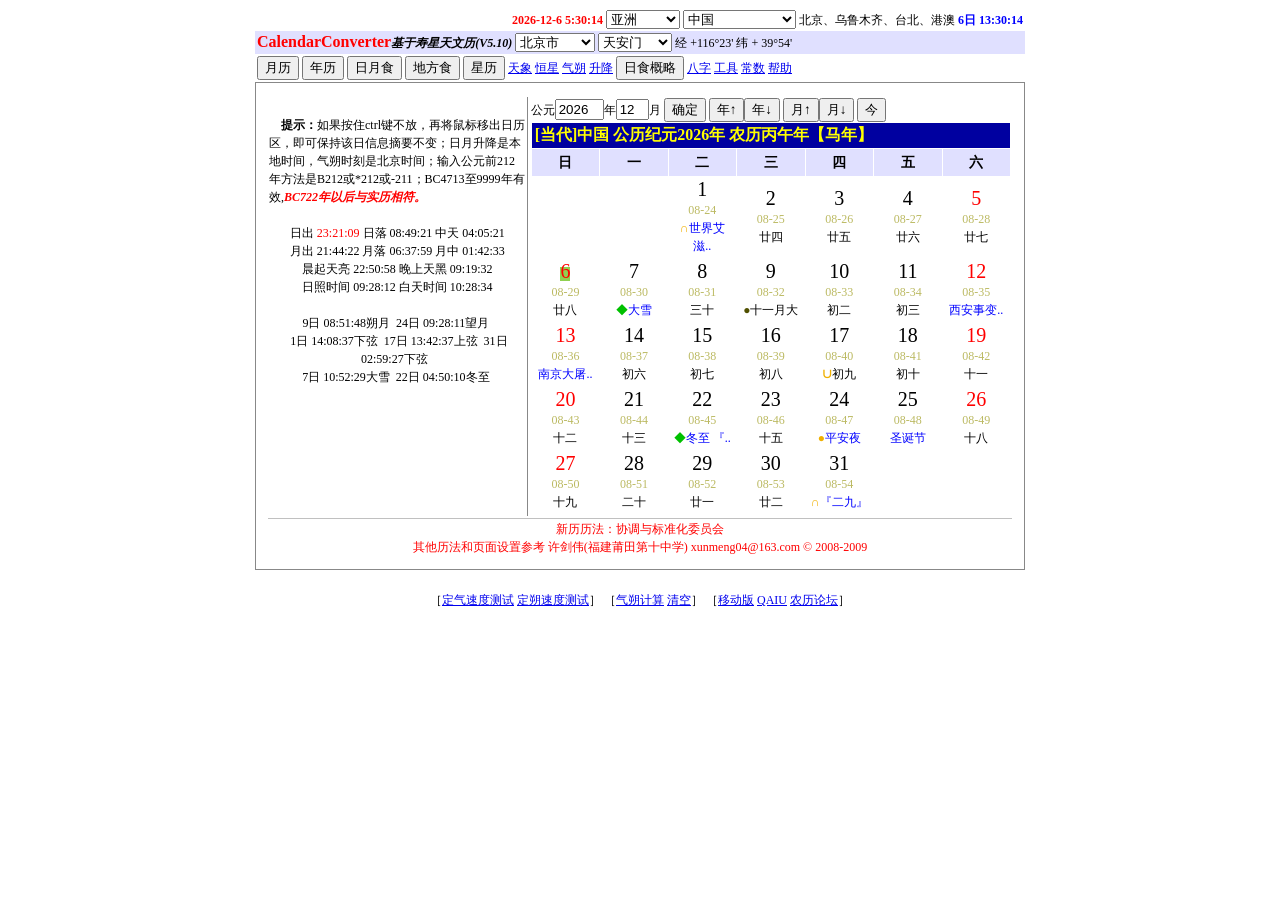
==== index.html @ 01d05d18 "IconUpdate" ====
<!DOCTYPE html>
<html lang="zh-CN">
<head>
<TITLE>历法转换器-测试版</TITLE>
<link rel="icon" type="image/png" href="img\NewCalendarConverter.drawio.png">
<META content="源自寿星天文历;万年历;新历;农历;农历计算;算法;天文算法;伊斯兰历;回历;节气;交节时刻"  name=keywords>
<meta http-equiv="Content-Type" content="text/html; charset=utf-8">
<meta name="viewport" content="width=device-width,initial-scale=1">

<style>
 td {font-family:宋体,serif; font-size:12px; line-height:150%}
 .bd0   {border: 0px}
 .bd1   {border: 1px solid #888888;padding: 10px}
 .bd2   {border: 2px solid #000000}
 .dTop  {border-top:    1px solid #000000}
 .dBot  {border-bottom: 1px solid #000000}
 .dRig  {border-right:  1px solid #888888}
 .dLef  {border-left:   1px solid #888888}
 .dRB   {border-right: 1px solid #000000;border-bottom: 1px solid #000000}
 .dRT   {border-right: 1px solid #000000;border-top:    1px solid #000000}
 .dBot2 {border-bottom: 1px solid #C0C0C0}
 .dTop2 {border-top:    1px solid #C0C0C0}

</style>
<!--js1S-->
<script language=javascript src=tools.js></script><!--工具函数-->
<script language=javascript src=eph0.js></script> <!--天文常数等-->
<script language=javascript src=ephB.js></script> <!--恒星计算(如果不须要恒星,删除此行)-->
<script language=javascript src=eph.js></script>  <!--星历模块-->
<script language=javascript src=JW.js></script>   <!--全国城市经纬数据库及皇帝纪年数据库-->
<script language=javascript src=lunar.js></script><!--日历物件-->
<script language=javascript src=vml.js></script>  <!--画图物件-->
<script language=javascript src=help.js></script> <!--即时帮助-->
<script language=javascript src=page_gj.js></script> <!--工具页面函数-->
<!--js1E-->
</head>
<body>
<center>
<table width=770 cellspacing=0 cellpadding=2>
  <tr><td width="100%" align=right>
  <!--本地时间--><span id=Clock1 style='color:red;font-weight:bold'></span>
  <!--时区选择--><select id=Sel_zhou onchange="change_zhou()"></select> <select id=Sel_dq onchange="change_dq()"></select>
  <!--外地时间--><span id=Sel_sqsm></span>&nbsp;<span id=Clock2 style='font-weight:bold;color:blue'></span>
  </td></tr>

  <tr><td width="100%" bgcolor="#E0E0FF">
  <!--软件版本--><span style='font-family:楷体_GB2312,serif;font-size:16px;color:#FF0000;font-weight:bold'>CalendarConverter</span><span style='font-size:12px;font-weight:bold'><i>基于寿星天文历(V5.10)</i></span>
  <!--经纬选择--><select id=Sel1 onchange="change(0)" style="width:80px"></select> <select id=Sel2 onchange="change2()"></select>
  <!--经度纬度--><span id=Cal_zdzb></span>
  </td></tr>

  <tr><td>
  <input type=button onclick="showPage(1)" value="月历">
  <input type=button onclick="showPage(2)" value="年历">
  <input type=button onclick="showPage(3)" value="日月食"> <input type=button onclick="showPage(4)" value="地方食">
  <input type=button onclick="showPage(5)" value="星历">
  <a href='javascript:showPage(6)'>天象</a>
  <a href='javascript:showPage(7)'>恒星</a>
  <a href='javascript:showPage(8)'>气朔</a>
  <a href='javascript:showPage(9)'>升降</a>
  <input type=button onclick="showPage(10)" value="日食概略">
  <a href='javascript:showPage(11)'>八字</a>
  <a href='javascript:showPage(12)'>工具</a>
  <a href='javascript:showPage(13)'>常数</a>
  <a href='readme.htm'>帮助</a>
  </td></tr>
</table>


<table width=770 class=bd1>
<!--帮助-->
<tr><td class=dBot2 colspan=2 id=help style="display:none"></td></tr>

<!--月历表-->
<tr id=page1>
 <td width="35%" valign=top style='line-height: 150%' class=dRig>
  <br><b>　提示：</b>如果按住ctrl键不放，再将鼠标移出日历区，即可保持该日信息摘要不变；日月升降是本地时间，气朔时刻是北京时间；输入公元前212年方法是B212或*212或-211；BC4713至9999年有效,<font color=red><b><i>BC722年以后与实历相符。</i></b></font><br><br>
  <!--日月出没--><div align=center id=Cal5></div><br>
  <!--月相节气--><div align=center id=Cal4></div>
 </td>

 <td width="65%" valign=top>
<table width="100%" cellspacing=0 cellpadding=0><!--月历表-->
 <tr><td>
  公元<input type=text id=Cal_y size=4 value=2008>年<input type=text maxlength=2 id=Cal_m size=2 value=1>月
  <input type=button value="确定" onclick='getLunar()'>
  <input type=button value="年↑" onclick='changeYear(0)'><input type=button value="年↓" onclick='changeYear(1)'>
  <input type=button value="月↑" onclick='changeMonth(0)'><input type=button value="月↓" onclick='changeMonth(1)'>
  <input type=button onclick='changeMonth(2)' value='今'><br>
  <div id=Cal2></div>
 </td></tr>
</table>
 </td>
</tr>

<!--年历表-->
<tr id=page2 style="display:none"><td class=dBot2 colspan=2>
  公元<input type=text size=4 id=Cp2_y value=2008>年<input type=checkbox id=Cp2_tg checked>时刻/干支
  <input type=button onclick="getNianLi(0)"  value="确定">
  <input type=button onclick="getNianLi(-1)"  value="年↑">
  <input type=button onclick="getNianLi(1)" value="年↓">
  年数<input type=text size=2 id=Cp2_n value=2>
  <input type=button onclick="getNianLiN()"  value="多年">
  <div id=Cal7></div>
</td></tr>

<!--日月食图表-->
<tr id=page3 style="display:none">
 <td width="35%" valign=top style='line-height: 150%' class=dRig>
  <div align=center>暂停<input id=Cal_pause type=checkbox checked></div><br>
  <div id=Cal_zb></div>
 </td>

 <td width="65%" valign=top>
<table width="100%" cellspacing=0 cellpadding=0>
 <tr><td>
 经度<input id=Cb_J type=text size=11 value=0>纬度<input id=Cb_W type=text size=9 value=0>海拔<input id=Cb_high type=text size=2 value=0>km
 北/南<input id=Cb_bei type=checkbox>  时角坐标<input id=Cb_sjzb type=checkbox>
 <a href="javascript:showHelp(2)">帮助</a><br>
 公元<input id=Cb_y type=text size=4 value=2008>年<input id=Cb_m type=text size=2 value=8 maxleng=2>月<input id=Cb_d type=text size=2 value=1>日<input id=Cb_t type=text size=8 value="18:17:15">UTC/TD<input id=Cb_ut type=checkbox checked>
 NASA<input id=Cb_nasa type=checkbox>
 <input type=button value="今" onclick="tu_calc(0)"><br>
 朔望粗定位
 <input type=button value="&lt;-" onclick="tu_calc(4)"><input type=button value="朔" onclick="tu_calc(5)"><input type=button value="+&gt;" onclick="tu_calc(6)">
 <input type=button value="&lt;-" onclick="tu_calc(7)"><input type=button value="望" onclick="tu_calc(8)"><input type=button value="+&gt;" onclick="tu_calc(9)">
 步长<input type=text id=Cb_step size=3 value=300>秒
 <input type=button value="&lt;-" onclick="tu_calc(1)"><input type=button value="确定" onclick="tu_calc(2)"><input type=button value="+&gt;" onclick="tu_calc(3)">
 日食路径<input id=Cb_phSave type=checkbox>
 </td></tr>
 <tr><td id=Cb_zb></td></tr>
 <tr><td align=center><canvas id="Can1" width="480" height="350"></canvas></td></tr>
 <tr><td align=center><font color=red>本图表中，天坐标(横坐标方位角,纵坐标高度角)与地坐标合用，括号内为地标。</font></td></tr>
 <tr><td>
   <table width="100%" cellspacing=0 cellpadding=0><tr>
   <td id=Cb_b1 width="50%"></td><!--日食界线表-->
   <td id=Cb_b2 width="50%"></td><!--日月食时刻表-->
   </tr></table>
 </td></tr>
</table>
 </td>
</tr>

<!--地方日食表-->
<tr id=page4 style="display:none"><td class=dBot2 colspan=2 align=center>
 公元<input id=Cc_y type=text size=4 value=2008>年<input id=Cc_m type=text size=2 value=8 maxleng=2>月<input id=Cc_d type=text size=2 value=1>日
 <input type=button value="&lt;-" onclick="dfRS(1)"><input type=button value="朔" onclick="dfRS(0)"><input type=button value="+&gt;" onclick="dfRS(2)">
 NASA<input id=Cc_nasa type=checkbox><br>
 <textarea cols=107 rows=15 id=Cc_db>*地名,纬度,经度,海拔(米)
北京, 39.93, 116.37,  31  # 天津, 39.14, 117.19,   3  # 太原, 37.87, 112.56, 778
沈阳, 41.78, 123.41,  41  # 长春, 43.89, 125.31, 237  # 上海, 31.23, 121.46,   5
南京, 32.05, 118.76,   9  # 杭州, 30.29, 120.17,  42  # 拉萨, 29.66,  91.13,3658
莆田, 25.43, 119.02,  30  # 西安, 34.27, 108.95, 397  # 银川, 38.46, 106.26,1112
香港, 22.28, 114.15,  32  # 乌市, 43.79,  87.61, 918  # 洛阳, 34.62, 112.45, 353
开封, 34.80, 114.30,  75  # 安阳, 36.10, 114.38, 800  # 咸阳, 34.33, 108.70, 386
曲阜, 35.58, 116.98, 150  # 成都, 30.67, 104.07, 506  # 重庆, 29.57, 106.55, 260
武汉, 30.60, 114.30,  25  # 广州, 23.13, 113.27,   7  # 昆明, 25.05, 102.72,1891
台北, 25.03, 121.50,   9  # 哈市, 45.80, 126.53, 150

</textarea><br>
 <textarea cols=107 rows=15 id=Cc_tb></textarea><br>
 P1指两圆相初亏切点的方位，从日面北点起算(赤道坐标系中,日面顶点)，向东测量。日面在我们的视觉平面上，按上北下南左东右西确定方向。<br>
 P2指复圆方位角。V1,V2也是切点方位，起算点从地平坐标中的日面顶点开始。<br>
 食分中的*号表示日没食分，食甚发生在日没后；#号表示日出食分，食甚发生在日出前。
</td></tr>

<!--行星星历表-->
<tr id=page5 style="display:none"><td class=dBot2 colspan=2 align=center>
 <select id=Cd_xt>
  <option value=1 selected>水星</option><option value=2>金星</option>
  <option value=3>火星</option><option value=4>木星</option>
  <option value=5>土星</option><option value=6>天王</option>
  <option value=7>海王</option><option value=8>冥王</option>
  <option value=9>太阳</option><option value=10>月亮</option>
 </select> 
 <input id=Cd_y type=text size=4 value=2008>年<input id=Cd_m type=text size=2 value=1 maxleng=2>月<input id=Cd_d type=text size=2 value=1>日 <input id=Cd_t type=text size=8 value="00:00:00">
 UTC/TD<input id=Cd_ut type=checkbox checked> <a href="javascript:showHelp(4)">帮助</a><br>
 经度<input id=Cd_J type=text size=10 value=0>
 纬度<input id=Cd_W type=text size=8 value=0>
 间隔<input id=Cd_dt type=text size=4 value=1>(天)
 个数<input id=Cd_n type=text size=4 value=10>
 <input type=button value="确定" onclick="pCalc()"><br>
 <textarea cols=64 rows=20 id=Cd_tab></textarea><br>
</td></tr>

<!--天象表-->
<tr id=page6 style="display:none"><td class=dBot2 colspan=2 align=center>
<input id=Ce_y type=text size=4 value=2008>年<input id=Ce_m type=text size=2 value=1 maxleng=2>月<input id=Ce_d type=text size=2 value=1>日 TD
个数<input id=Ce_n type=text size=4 value=10>
<a href="javascript:showHelp(5)">帮助</a><br>
<a href="javascript:tianXiang(1,0)">月亮近点</a> <a href="javascript:tianXiang(2,0)">月亮远点</a>
<a href="javascript:tianXiang(3,0)">月亮升交</a> <a href="javascript:tianXiang(4,0)">月亮降交</a>
<a href="javascript:tianXiang(5,0)">地球近日</a> <a href="javascript:tianXiang(6,0)">地球远日</a><br>
<a href="javascript:tianXiang(7,0)">水东大距</a> <a href="javascript:tianXiang(8,0)">水西大距</a>
<a href="javascript:tianXiang(9,0)">金东大距</a> <a href="javascript:tianXiang(10,0)">金西大距</a><br>
[赤经合月] <a href="javascript:tianXiang(11,1)">水</a>
<a href="javascript:tianXiang(11,2)">金</a> <a href="javascript:tianXiang(11,3)">火</a>
<a href="javascript:tianXiang(11,4)">木</a> <a href="javascript:tianXiang(11,5)">土</a>
<a href="javascript:tianXiang(11,6)">天</a> <a href="javascript:tianXiang(11,7)">海</a><br>
[黄经合日] <a href="javascript:tianXiang(12,1)">水上</a>
<a href="javascript:tianXiang(12,2)">金上</a> <a href="javascript:tianXiang(12,3)">火</a>
<a href="javascript:tianXiang(12,4)">木</a> <a href="javascript:tianXiang(12,5)">土</a>
<a href="javascript:tianXiang(12,6)">天</a> <a href="javascript:tianXiang(12,7)">海</a>
[行星顺留] <a href="javascript:tianXiang(14,1)">水</a>
<a href="javascript:tianXiang(14,2)">金</a> <a href="javascript:tianXiang(14,3)">火</a>
<a href="javascript:tianXiang(14,4)">木</a> <a href="javascript:tianXiang(14,5)">土</a>
<a href="javascript:tianXiang(14,6)">天</a> <a href="javascript:tianXiang(14,7)">海</a><br>
[黄经冲日] <a href="javascript:tianXiang(13,1)">水下</a>
<a href="javascript:tianXiang(13,2)">金下</a> <a href="javascript:tianXiang(13,3)">火</a>
<a href="javascript:tianXiang(13,4)">木</a> <a href="javascript:tianXiang(13,5)">土</a>
<a href="javascript:tianXiang(13,6)">天</a> <a href="javascript:tianXiang(13,7)">海</a>
[行星逆留] <a href="javascript:tianXiang(15,1)">水</a>
<a href="javascript:tianXiang(15,2)">金</a> <a href="javascript:tianXiang(15,3)">火</a>
<a href="javascript:tianXiang(15,4)">木</a> <a href="javascript:tianXiang(15,5)">土</a>
<a href="javascript:tianXiang(15,6)">天</a> <a href="javascript:tianXiang(15,7)">海</a><br>
<textarea cols=64 rows=20 id=Ce_tab></textarea><br>
</td></tr>

<!--恒星星历表-->
<tr id=page7 style="display:none"><td class=dBot2 colspan=2 align=center>
<select id=Cf_xk onchange='javascript:showHXK(this.options[this.selectedIndex].value)'></select>
<select id=Cf_lx><option value=0>视位置</option><option value=1>站坐标</option><option value=2>平位置</option></select>
<input id=Cf_y type=text size=4 value=2008>年<input id=Cf_m type=text size=2 value=1 maxleng=2>月<input id=Cf_d type=text size=2 value=1>日 <input id=Cf_t type=text size=8 value="00:00:00">
UTC/TD<input id=Cf_ut type=checkbox checked>
略短章<input id=Cf_nsn type=checkbox><br>

经度<input id=Cf_J type=text size=10 value=0>
纬度<input id=Cf_W type=text size=8 value=0>

间隔<input id=Cf_dt type=text size=4 value=10>(天)
个数<input id=Cf_n type=text size=4 value=10>
<input type=button value="确定" onclick="aCalc()">
<a href="javascript:showHelp(6)">帮助</a><br>
<textarea cols=75 rows=15 id=Cf_db style="font-family:宋体,serif;font-size: 12px" wrap=off></textarea><br>
<textarea cols=75 rows=15 id=Cf_xl style="font-size: 12px"></textarea><br>
</td></tr>

<!--气朔表-->
<tr id=page8 style="display:none"><td class=dBot2 colspan=2>
<input id=Cp8_y type=text size=4 value=2008>年
<input id=Cp8_n type=text size=4 value=24>个
<input type=button value="定朔" onclick="suoCalc(0)" ><input type=button value="定望" onclick="suoCalc(180)">
<input type=button value="上弦" onclick="suoCalc(90)"><input type=button value="下弦" onclick="suoCalc(270)">
<input type=button value="任意" onclick="suoCalc(-1)">
<input type=button value="定气" onclick="qiCalc()"><input type=button value="定候" onclick="houCalc()">
<div id=Cp8_out></div>
</td></tr>

<!--升降表-->
<tr id=page9 style="display:none"><td class=dBot2 colspan=2>
经度<input id=Cp9_J type=text size=10 value="0">
纬度<input id=Cp9_W type=text size=8  value="0">
<input id=Cp9_y type=text size=4 value=2008>年<input id=Cp9_m type=text size=2 value=1 maxleng=2>月<input id=Cp9_d type=text size=2 value=1>日
<input type=button value="确定" onclick="shengjiang()"> <input type=button value="太阳升降" onclick="shengjiang2()"> <input type=button value="时差表" onclick="shengjiang3()"><br>
<div id=Cp9_out></div>
</td></tr>

<!--日食概略图-->
<tr id=page10 style="display:none"><td class=dBot2 colspan=2>
<table width="100%" cellspacing=0 cellpadding=0>
 <tr><td>
 公元<input id=Cp10_y type=text size=4 value=2008>年<input id=Cp10_m type=text size=2 value=8 maxleng=2>月
 月数<input type=text id=Cp10_an size=3 value=200>
 <input type=button value="搜索" onclick="tuGL_search(0)">
 <input type=button value="精搜索" onclick="tuGL_search(1)">
 <div id=Cp10_b1></div>
 <font color=red><b>选定时间:</b></font><span id=Cp10_jdstr>2008-08-01 10:14:30</span>TD
 <b>JDE</b>=<input id=Cp10_jd type=text size=14 value=2454679.926741>

 步长(可负)<input type=text id=Cp10_step size=7 value=6585.32>天
 <select onchange='javascript:document.all.Cp10_step.value=this.options[this.selectedIndex].value'>
  <option value=6585.32>默认</option>
  <option value=29.5306>朔望</option>
  <option value=6585.32>沙罗</option>
  <option value=346.620>食年</option>
 </select>
 界线<input type=checkbox id=Cp10_showJX checked>
 <input type=button value="&lt;-" onclick="tu2_calc(3)"><input type=button value="特征" onclick="tu2_calc(2)"><input type=button value="+&gt;" onclick="tu2_calc(4)">
 <input type=button value="界线表" onclick="tu2_jxb()">

 <hr>

 黄/赤<input type=checkbox id=Cp10_hc>
 步数<input type=text id=Cp10_bn size=3 value=10>
 <input type=button value="确定" onclick="tu2_calc(5)">

 </td></tr>
 <tr><td id=Cp10_tz></td></tr>
 <tr><td align=center><canvas id="Can2" width="480" height="420"></canvas></td></tr>
 <tr><td id=Can3_pan>
 平面中心:经<input type=textbox id=Cp10_J0 value="0" size=5>纬<input type=textbox id=Cp10_W0 value="0" size=5>
 球半径<input type=textbox id=Cp10_eR value="250" size=5>
 <select id=Cp10_tylx>
  <option value=0>斜轴正射方位投影</option>
  <option value=1>斜轴等距方位投影</option>
  <option value=2>斜轴等积方位投影</option>
  <option value=3>斜轴等角方位投影</option>
  <option value=4>摩尔威特等积投影</option>
  <option value=5>正轴等距圆柱投影</option>
  <option value=6>正轴等角圆柱投影</option>
  <option value=7>正轴多圆锥投影</option>
  <option value=8>中国灯笼投影</option>
 </select>
 <input type=button value="经＋" onclick="tu3_xz(0)">
 <input type=button value="经－" onclick="tu3_xz(1)">
 <input type=button value="纬＋" onclick="tu3_xz(2)">
 <input type=button value="纬－" onclick="tu3_xz(3)">
 <input type=button value="确定" onclick="tu3_xz(4)">
 <br>

 <b>JDE</b>=<input id=Cp10_jd2 type=text size=13 value=2454679.926741>
 <b>步长</b><input id=Cp10_step2 type=text size=4 value="180">秒
 <input type=button value="-"   onclick="tu3_yingzi(1)">
 <input type=button value="影子" onclick="tu3_yingzi(0)">
 <input type=button value="+"   onclick="tu3_yingzi(2)">
 <b>局部显示(0.1球半径为单位)</b>
 x0<input id=Cp10_x0 type=text size=3 value="0">
 y0<input id=Cp10_y0 type=text size=3 value="0">
 dx<input id=Cp10_dx type=text size=3 value="10">
 dy<input id=Cp10_dy type=text size=3 value="10">

 </td></tr>
 <tr><td align=center><canvas id="Can3" width="700" height="520"></canvas></td></tr>
 <tr><td><hr>　小圆点为北极,北极向阳高亮,背阳变黑,只显示最后一条线的北极。站在日心观测，斜线为白道，水平线为赤道(用户可选黄道)，竖直线过地心自转轴(或黄轴)，大圆是贝塞尔基面上的地球圆面。方位角给出大阳的地平坐标。全的食分为月日视径比，食带宽的单位是千米。<br>
　类型：T全食，T0无中心全食，T1有中心全食但本影没有完全进入，A环食，A0无中心环食，A1有中心环食但伪本影没有全部进入地球，P偏食，H环全环，H2全全环，H3环全全。因为只采用二点线性插值，所以P类型(γ值较大时)的精度稍差一些。
 </td></tr>
</table>
</td></tr>

<!--命理八字-->
<tr id=page11 style="display:none"><td class=dBot2 colspan=2>
 经度 <input id=Cp11_J type=text size=10 value="0"> 公元
 <input type=text id=Cml_y size=4 maxlength=5 value='2008'>年
 <input type=text id=Cml_m size=2 maxlength=2 value='01'>月
 <input type=text id=Cml_d size=2 maxlength=2 value='01'>日
 <input type=text id=Cml_his size=8 value='12:00:00'>
 <input type=button value="确定" onclick='ML_calc()'>
 <input type=button value="此刻" onclick='ML_settime()'>
 <div id=Cal6></div>
</td></tr>

<!--工具-->
<tr id=page12 style="display:none"><td class=dBot2 colspan=2>
 儒略日计算1： JD <input id=GJ1_jd type=text size=10 value="2451545"> <input type=button value="确定" onclick='GJ1_calc1()'>
 <span id=GJ1_out style="font-size:16px;color:red"></span><br>
 儒略日计算2：公元<input id=GJ1_y  type=text size=4 value=2008>年<input id=GJ1_m  type=text size=2 value=1 maxleng=2>月<input id=GJ1_d  type=text size=2 value=1>日<input id=GJ1_t  type=text size=8 value="12:00:00">  <input type=button value="转儒略日" onclick='GJ1_calc2(0)'> <input type=button value="减去上行" onclick='GJ1_calc2(1)'> <input type=button value="年内积日" onclick='GJ1_calc2(2)'><br>
 儒略日计算3：公元<input id=GJ1_y2 type=text size=4 value=2000>年<input id=GJ1_m2 type=text size=2 value=1 maxleng=2>月<input id=GJ1_d2 type=text size=2 value=1>日<input id=GJ1_t2 type=text size=8 value="12:00:00">  <input type=button value="两行相减" onclick='GJ1_calc2(3)'>
 <hr>
 <input type=button value="6边C" onclick='GJ2_pi1(0)'>
 <input type=button value="4边C" onclick='GJ2_pi1(1)'>
 <input type=button value="6边S" onclick='GJ2_pi1(2)'>
 <input type=button value="4边S" onclick='GJ2_pi1(3)'>
 <input type=button value="6边快速" onclick='GJ2_pi1(4)'>
 <input type=button value="4边快速" onclick='GJ2_pi1(5)'> &nbsp;
 半径R<input type=text id=GJ2_r size=10 value='100000000'>毫<input type=button value="祖冲之"  onclick='GJ2_pi2()'><br>
 <input type=text id=GJ2_N size=4 maxlength=5 value='100'>位
 <input type=button value="现代" onclick='GJ2_pi()'>
 <input type=button value="现代2" onclick='GJ2_machin.pi()'>
 <input type=button value="清除" onclick='GJ2_cls()'>
 <div id=GJ2_out></div>

</td></tr>


<!--常数表等-->
<tr id=page13 style="display:none"><td class=dBot2 colspan=2>
<center><b>定义常数</b></center>
儒略日：d = 86400秒<br>
儒略年：y = 365.25d<br>
儒略世纪：cy = 36525d<br>
儒略千年：ty = 365250d<br>
高斯引力常数：k = 0.017202098950000 (AU<sup>3</sup>/儒略日<sup>2</sup>)<sup>1/2</sup><br>
光速：c = 299792458米/秒<br>
<font color=red>注意：</font>J2000.0 = 2451545.0, J2001.0 = J2000.0 + 365.25, 其它类推。<br>

<center><b>初始常数</b></center>
一AU的光行时间：499.004783806(±0.00000001)秒<br>
地球赤道半径：6378136.6米<br>
地球形状引力因子：J<sub>2</sub> = 0.0010826359<br>
地心引力常数：GE = 3.986004418*10<sup>14</sup>米<sup>3</sup>/秒<sup>2</sup><br>
引力常数：G = 6.67259(±0.00030)*10<sup>-11</sup>米<sup>3</sup>/(千克·秒<sup>2</sup>)<br>
黄经总岁差(标准历元2000年 IAU)：<I>p</I> = 5028".7969288/儒略世纪<br>
黄经总岁差积累：p = <I>p</I>*t + 1".11113*t*t，t为儒略世纪数，近五十年内足够精确。<br>
黄赤交角(标准历元2000年)：ε<sub>0</sub> = 84381".448 IAU1976或IAU2000<br>
黄赤交角(标准历元2000年)：ε<sub>0</sub> = 84381".406 J2000赤道&J2000惯性黄道,常用<br>
黄赤交角(其它历元归算)：ε = ε<sub>0</sub> - 46".836769*t，t为儒略世纪数，近百年内足够精确。<br>
黄赤交角：ε<sub>0</sub> = 84381".409 DE405赤道&J2000惯性黄道<br>
月地质量比：μ = 0.0123000383 = 1/81.300560<br>

<center><b>推导常数</b></center>
一AU长度：1.49597870691*10<sup>11</sup>米(±3米)<br>
章动常数(标准历元2000年)：N = 9".2052331<br>
太阳视差：π = 8".794144<br>
光行差常数(标准历元2000年)：κ = 20".49552<br>
地球扁率： f = 0.00335281 = 1/298.25642<br>
日心引力常数：GS = 1.32712442076*10<sup>20</sup>米<sup>3</sup>/秒<sup>2</sup><br>
太阳质量：S = GS/G = 1.9888*10<sup>30</sup>千克<br>
日地质量比：S/E = 332946.050895<br>

<center><b>行星质量系统(太阳与行星质量比)</b></center>
太阳：1　　　　　　　　　水星：6023600(±250)<br>
金星：408523.71(±0.06)　地月：328900.561400<br>
火星：3098708 (±9)　　　木星：1047.3486(±0.0008)<br>
土星：3497.898(±0.018)　海王：22902.98 (±0.03)<br>
天王：19412.24(±0.04) 　冥王：1.352*10<sup>8</sup><br>
根据IAU，2006年第26届大会有关决议，冥王星被定义为矮行星。<br>

<center><b>年长度</b></center>
回归年：365.24218968 - 0.0000000616(t-2000) = 365天05时48分45.1秒 at 2008.0<br>
恒星年：365.25636306 + 0.0000000010(t-2000) = 365天06时09分09.8秒 at 2008.0<br>
近点年：365.25963586 + 0.0000000317(t-2000) = 365天06时13分52.6秒 at 2008.0<br>
食　年：346.62007598 + 0.0000003240(t-2000) = 346天14时52分54.8秒 at 2008.0<br>
<center><b>月长度</b></center>
朔望月：29.53058885 + 0.0000000022(t-2000) = 29天12时44分02.9秒 at 2008.0<br>
回归月：27.32158224 + 0.0000000015(t-2000) = 27天07时43分04.7秒 at 2008.0<br>
恒星月：27.32166155 + 0.0000000019(t-2000) = 27天07时43分11.6秒 at 2008.0<br>
近点月：27.55454988 - 0.0000000104(t-2000) = 27天13时18分33.1秒 at 2008.0<br>
交点月：27.21222082 + 0.0000000038(t-2000) = 27天05时05分35.9秒 at 2008.0<br>
<center><b>说明</b></center>
　　年月长度的解析表达取自《2008年中国天文年历》，这些数据通常与早期IAU推荐值有关，常做为教科书标准参考值，本软件实际星历计算采用更理想的解析表达，以便与实际星历计算相符。行星质量系统取自JPL数值积分的初始值。黄经总岁差的IAU2000采用值与其它理论采用值几乎相同，每世纪一般只相差几个毫角秒。
</td></tr>

<!--版权区-->
<tr><td class=dTop2 colspan=2 align=center> <font color=red> 新历历法：协调与标准化委员会 <br> 其他历法和页面设置参考 许剑伟(福建莆田第十中学) xunmeng04@163.com &copy; 2008-2009</font></td></tr>

</table>

<div id=Cal_pan style="font-size:12px; position:absolute; z-index:1; width:160px;
filter: shadow(#333333,135);display:none">
 <div id=Cal_pan_in style="background-color:#5555A0;width:150px;text-align:center;line-height: 150%; color:#FFFFFF;
 display:block;filter:Alpha(opacity=90)">abc</div><br>
</div>

<script language=javascript>

var lun = new Lunar(); //月历全局对象
var curJD; //现在日期
var curTZ; //当前时区

function showHXK0(){ //显示恒星库名称例表
 var i,n,c;
 for(i=0;i<HXK.length;i++){
  n = HXK[i].indexOf('#');
  addOp(document.all.Cf_xk,i,HXK[i].substr(0,n));
 }
 for(i=0;i<xz88.length;i+=5){
  addOp(document.all.Cf_xk, i+1000, xz88[i].substr(0,3));
 }
}
function showHXK(ind){ //显示恒星库
 ind -= 0;
 var bt='   RA(时分秒)   DEC(度分秒)   自行1  自行2  视差  星等  星名  星座', r='';
 if(ind<100){
  r = HXK[ind];
  var n = r.indexOf('#');
  r = r.substr(n, r.length-n); //去除第一行
 }
 else if(ind>=1000){
  r = schHXK( xz88[ind-1000].substr(3,3) );
 }
 Cf_db.value = bt + r.replace(/\#/g,'\r\n');
}
showHXK0();
showHXK(0);
function aCalc(){ //恒星计算
 var jd = JD.JD( year2Ayear(Cf_y.value), Cf_m.value-0, (Cf_d.value-0)+timeStr2hour(Cf_t.value)/24 ) - J2000;  //取屏幕时间
 if(Cf_ut.checked) jd += curTZ/24+dt_T(jd); //转为力学时

 var dt = Cf_dt.value-0, n = Cf_n.value-0;
 var Q  = Cf_nsn.checked ? 35 : 0;                     //小于35天的称短周期项
 var lx = Cf_lx.options[Cf_lx.selectedIndex].value-0;  //坐标类型
 var L  = Cf_J.value/180*Math.PI; //地标
 var fa = Cf_W.value/180*Math.PI;

 var i,s = '', F = getHXK(Cf_db.value,0);
 for(i=0; i<n; i++, jd+=dt)
   s += hxCalc(jd/36525,F,Q, lx, L,fa);
 Cf_xl.value = s;
}


function txFormatT(t){ //天象时间格式化输出
  var t1 = t*36525 + J2000;
  var t2 = t1  - dt_T(t1-J2000) - curTZ/24;
  return JD.JD2str(t1) +' TD '
       + JD.JD2str(t2).substr(9,11) +' UT ';
}
function tianXiang(xm,xm2){
 var jd = JD.JD( year2Ayear(Ce_y.value), Ce_m.value-0, (Ce_d.value-0) ) - J2000;  //取屏幕时间
 var n=Ce_n.value-0;
 var s='',i,re;
 jd /= 36525;

 if(xm==1||xm==2){ //求月亮近远点
  for(i=0;i<n;i++,jd=re[0]+27.555/36525){
   if(xm==1) re=XL.moonMinR(jd,1); //求近点
   if(xm==2) re=XL.moonMinR(jd,0); //求远点
   s += txFormatT(re[0]) + re[1].toFixed(2)+'千米\r\n';
  }
 }
 if(xm==3||xm==4){ //求月亮升降交点
  for(i=0;i<n;i++,jd=re[0]+27.555/36525){
   if(xm==3) re=XL.moonNode(jd,1); //求升
   if(xm==4) re=XL.moonNode(jd,0); //求降
   s += txFormatT(re[0]) + rad2str(rad2mrad(re[1]),0)+'\r\n';
  }
 }
 if(xm==5||xm==6){ //求地球近远点
  for(i=0;i<n;i++,jd=re[0]+365.259636/36525){
   if(xm==5) re=XL.earthMinR(jd,1); //求近点
   if(xm==6) re=XL.earthMinR(jd,0); //求远点
   s += txFormatT(re[0]) + re[1].toFixed(8)+' AU\r\n';
  }
 }
 if(xm==7||xm==8){ //大距计算
  for(i=0;i<n;i++,jd=re[0]+115.8774777586/36525){
   if(xm==7) re=daJu(1,jd,1); //求水星东大距
   if(xm==8) re=daJu(1,jd,0); //求水星东西距
   s += txFormatT(re[0]) + (re[1]/Math.PI*180).toFixed(5)+'度\r\n';
  }
 }
 if(xm==9||xm==10){ //大距计算
  for(i=0;i<n;i++,jd=re[0]+583.9213708245/36525){
   if(xm==9) re=daJu(2,jd,1); //求水星东大距
   if(xm==10)re=daJu(2,jd,0); //求水星东西距
   s += txFormatT(re[0]) + (re[1]/Math.PI*180).toFixed(5)+'度\r\n';
  }
 }
 if(xm==11){ //合月计算
  s = '合月时间(TD UT) 星月赤纬差(小于1度可能月掩星,由视差决定)\r\n';
  for(i=0;i<n;i++,jd=re[0]+28/36525){
   re = xingHY(xm2,jd);
   s += txFormatT(re[0]) + (-re[1]/Math.PI*180).toFixed(5)+'度\r\n';
  }
 }

 if(xm==12||xm==13){
  if(xm==12) s = xxName[xm2]+'合日(地内行星上合)\r\n';
  if(xm==13) s = xxName[xm2]+'冲日(地内行星下合)\r\n';
  s +='黄经合/冲日时间(TD UT) 星日赤纬差\r\n';
  for(i=0;i<n;i++,jd=re[0]+cs_xxHH[xm2-1]/36525){
   if(xm==12) re = xingHR(xm2,jd,0);
   if(xm==13) re = xingHR(xm2,jd,1);
   s += txFormatT(re[0]) + (-re[1]/Math.PI*180).toFixed(5)+'度\r\n';
  }
 }
 if(xm==14||xm==15){ //顺留
  if(xm==14) s = xxName[xm2]+'顺留\r\n';
  if(xm==15) s = xxName[xm2]+'逆留\r\n';
  s +='留时间(TD UT)\r\n';
  for(i=0;i<n;i++,jd=re+cs_xxHH[xm2-1]/36525){
   if(xm==14) re = xingLiu(xm2,jd,1);
   if(xm==15) re = xingLiu(xm2,jd,0);
   s += txFormatT(re)+'\r\n';
  }
 }
 Ce_tab.value=s;
}

function pCalc(xm){ //行星星历计算
 var jd = JD.JD( year2Ayear(Cd_y.value), Cd_m.value-0, (Cd_d.value-0)+timeStr2hour(Cd_t.value)/24 ) - J2000;  //取屏幕时间
 if(Cd_ut.checked) jd += curTZ/24+dt_T(jd); //转为力学时
 var xt = Cd_xt.options[Cd_xt.selectedIndex].value;
 var dt = Cd_dt.value-0, n = Cd_n.value-0;
 var L  = Cd_J.value/180*Math.PI; //地标
 var fa = Cd_W.value/180*Math.PI;
 if(n>1000) {alert("个数太多了"); return;}
 var s='',i;
 //求星历
 for(i=0;i<n;i++,jd+=dt){
   var jd2=jd+2451545;
   s += JD.JD2str(jd2)+'TD, JED = '+jd2.toFixed(7)+' '+'\r\n';
   s += xingX(xt,jd,L,fa)+'\r\n';
 }
 Cd_tab.value=s;
}

//=============日月食图表===========
function zb_calc(){ //即时坐标计算
  if(Cal_pause.checked) return;

  var now = new Date();
  var jd = now/86400000-10957.5; //J2000起算的儒略日数
  jd += dt_T(jd);
  msc.calc(jd, Cb_J.value/radd, Cb_W.value/radd,0); //传入力学时间(J2000.0起算)
  Cal_zb.innerHTML = msc.toHTML(0);
}

function zxsCopy(J,W){ //复制某时刻中心食地标，并计算该处日食
  Cb_J.value=J;
  Cb_W.value=W;
  tu_calc(2);
}
function tu_calc(ly){ //ly是取时间的方式,xm是计算的项目
 tu1.init(Can1); //画布初始化
 tu1.showzb();
 var jd; //J2000起算的儒略日数(当地时间)
 var vJ = Cb_J.value/radd;
 var vW = Cb_W.value/radd;
 //取时间
 jd = JD.JD( year2Ayear(Cb_y.value), Cb_m.value-0, (Cb_d.value-0)+timeStr2hour(Cb_t.value)/24 ) - J2000;  //取屏幕时间
 if(ly==0) jd = (new Date())/86400000-10957.5-curTZ/24, Cb_ut.checked=true; //取现在时间(UTC)
 if(ly==1) jd -= Cb_step.value/86400;
 if(ly==2); //常规取时间
 if(ly==3) jd += Cb_step.value/86400;

 if(ly==4) jd -=29.53;
 if(ly==5) ;
 if(ly==6) jd +=29.53;
 if(ly==7) jd -=29.53;
 if(ly==8) ;
 if(ly==9) jd +=29.53;

 if(ly==4||ly==5||ly==6) jd = XL.MS_aLon_t2( Math.floor((jd+8)/29.5306)*pi2 )*36525;
 if(ly==7||ly==8||ly==9) jd = XL.MS_aLon_t2( Math.floor((jd-4)/29.5306)*pi2+Math.PI )*36525;
 if(ly>=4&&ly<=9){
   if(Cb_ut.checked) jd -= curTZ/24+dt_T(jd);
 }

 //置时间
 var ts=JD.JD2str(jd+J2000);
 Cb_y.value = ts.substr(0,5)-0;
 Cb_m.value = ts.substr(6,2);
 Cb_d.value = ts.substr(9,2);
 Cb_t.value = ts.substr(12,8);

 if(Cb_ut.checked) jd += curTZ/24+dt_T(jd); //转为力学时
 var i;


 msc.calc(jd,vJ,vW,Cb_high.value-0);
 Cal_zb.innerHTML=msc.toHTML(1); //显示坐标

 if(Cb_sjzb.checked){
  tu1.draw1b('sun', msc.sCJ,msc.sCW, msc.gst);
  tu1.draw1b('moon',msc.mCJ,msc.mCW, msc.gst);
 }else{
  tu1.draw1('sun', msc.sPJ,msc.sPW, Cb_bei.checked);
  tu1.draw1('moon',msc.mPJ,msc.mPW, Cb_bei.checked);
 }

 var msHJ = rad2mrad(msc.mHJ-msc.sHJ);
 var s='',J1,W1,J2,W2,  sr,mr,er,Er,d0,d1,d2;

 if(msHJ<3/radd || msHJ>357/radd){ //日食图表放大计算
  J1=msc.mCJ2,W1=msc.mCW2, J2=msc.sCJ2, W2=msc.sCW2;  //用未做大气折射的来计算日食
  sr=msc.sRad, mr=msc.mRad;
  d1=j1_j2(J1,W1,J2,W2)*rad,d0=mr+sr;
  tu1.draw2a(J1,W1,J2,W2,mr,sr);
  tu1.draw3(msc.zx_J,msc.zx_W,Cb_phSave.checked);
  s2 = '此刻月亮本影中心线不经过地球。';
  if(msc.zx_W!=100){
    var zxsJ=(msc.zx_J/Math.PI*180).toFixed(5);
    var zxsW=(msc.zx_W/Math.PI*180).toFixed(5);
    s2 = '食中心地标：经 '+ zxsJ  +' 纬 '+ zxsW
       +' <a href="javascript:zxsCopy('+zxsJ+','+zxsW+')">此地</a>';
  }

  s = '日月测站视半径 '+m2fm(sr,2,0)+'及'+m2fm(mr,2,0)+' <font color=red>'+s2+'</font><br>'
    + '日月中心视距 '+m2fm( d1,2,0 ) +' 日月半径和 '+m2fm(d0,2,0) + ' 半径差 ' + m2fm(sr-mr,2,0) +' 距外切 '+m2fm(d1-d0,2,0);
  Cb_zb.innerHTML = s;

  //显示南北界数据
  rsPL.nasa_r=0; if(Cb_nasa.checked) rsPL.nasa_r=1; //视径选择
  s=JD.JD2str(jd+J2000)+' TD<br>南北界点：经度　　　　纬度<br>',mc=new Array('食中心点','本影北界','本影南界','半影北界','半影南界');
  rsPL.nbj(jd);
  for(i=0;i<5;i++){
    s += mc[i]+'：';
    if(rsPL.V[i*2+1]==100) { s += '无　　　　　无<br>'; continue; }
    s += (rsPL.V[i*2]*radd).toFixed(5)+'　'+(rsPL.V[i*2+1]*radd).toFixed(5)+'<br>';
  }
  s += '中心类型：'+rsPL.Vc+'食<br>';
  s += '本影南北界距约'+rsPL.Vb;
  Cb_b1.innerHTML = s;

  //显示食甚等时间
  rsPL.nasa_r=0; if(Cb_nasa.checked) rsPL.nasa_r=1; //视径选择
  var td=' TD',mc=new Array('初亏','食甚','复圆','食既','生光');
  rsPL.secMax(jd, vJ,vW, Cb_high.value-0);
  if(rsPL.LX=='环') mc[3]='环食始',mc[4]='环食终'; //环食没有食既和生光
  var s='时间表 (日'+rsPL.LX+'食)<br>'
  for(i=0;i<5;i++){
   jd=rsPL.sT[i]; if(!jd) continue;
   if(Cb_ut.checked) jd -= curTZ/24+dt_T(jd),td=' UTC'; //转为UTC(本地时间)
   s+=mc[i]+':'+JD.JD2str(jd+J2000)+td+'<br>';
  }
  s+='时长: '+m2fm(rsPL.dur*86400,1,1)+'<br>';
  s+='食分: '+rsPL.sf.toFixed(5)+rsPL.sflx+'<br>';
  s+='月日视径比: '+rsPL.b1.toFixed(5)+'(全或环食分)<br>';
  s+='是否NASA径比(1是,0否): '+rsPL.nasa_r+'<br>';
  s+='食分指日面直径被遮比例';
  Cb_b2.innerHTML = s;
  return;
 }
 if(msHJ>170/radd && msHJ<190/radd){ //月食图表放大计算
  J1=msc.mCJ,W1=msc.mCW, J2=msc.sCJ+Math.PI, W2=-msc.sCW;
  er=msc.eShadow, Er=msc.eShadow2, mr=msc.e_mRad; //用未做大气折射的来计算日食
  d1=j1_j2(J1,W1,J2,W2)*rad, d0=mr+er,d2=mr+Er;
  tu1.draw2b(J1,W1,J2,W2, mr,er,Er);
  s= '本影半径 '+m2fm(er,2,0)+' 半影半径 '+m2fm(Er,2,0)+' 月亮地心视半径 '+m2fm(mr,2,0)+'<br>'
    + '影月中心距 '+m2fm( d1,2,0 ) +' 影月半径和 '+m2fm(d0,2,0) +' 距相切 <font color=red>'+m2fm(d1-d0,2,0) +'</font> 距第二相切 '+m2fm(d1-d2,2,0) ;
  Cb_zb.innerHTML = s;

  //显示月食食甚等
  var td=' TD',mc=new Array('初亏','食甚','复圆','半影食始','半影食终','食既','生光');
  ysPL.lecMax(jd);
  var s='时间表(月'+ysPL.LX+'食)<br>';
  for(i=0;i<7;i++){
   jd=ysPL.lT[i]; if(!jd) continue;
   if(Cb_ut.checked) jd -= curTZ/24+dt_T(jd),td=' UTC'; //转为UTC(本地时间)
   s+=mc[i]+':'+JD.JD2str(jd+J2000)+td+'<br>';
  }
  s+='食分:'+ysPL.sf.toFixed(5)+'<br>';
  s+='食分指月面直径被遮比例';
  Cb_b2.innerHTML = s;
  Cb_b1.innerHTML = '';
  return;
 }
 tu1.ecShow(0,0,0,0);
 Cb_zb.innerHTML = Cb_b1.innerHTML = Cb_b2.innerHTML = '';

}

//==================日食概略图=================
function tu2_jxb(){ //显示界线表
 var jd = Cp10_jd.value-J2000; //取屏幕时间
 jd = XL.MS_aLon_t2( int2((jd+8)/29.5306)*Math.PI*2 )*36525; //归朔
 rsGS.init(jd,7);
 Cp10_tz.innerHTML=rsGS.jieX3(jd);
}
function tu2_xx(jd){ //转到详细日食图表页面
 //置时间
 var ts=JD.JD2str(jd+J2000);
 Cb_y.value = ts.substr(0,5)-0;
 Cb_m.value = ts.substr(6,2);
 Cb_d.value = ts.substr(9,2);
 Cb_t.value = ts.substr(12,8);
 Cb_ut.checked = false;
 showPage(3);
}
function tuGL_search(fs){ //查找日食
  var i,k,r,s='',s2='', n=Cp10_an.value-0;
  var jd = JD.JD( year2Ayear(Cp10_y.value), Cp10_m.value-0, 0) - J2000;  //取屏幕时间
  jd = XL.MS_aLon_t2( int2((jd+8)/29.5306)*Math.PI*2 )*36525; //定朔
  for(i=0,k=0;i<n;i++){
   r=ecFast(jd); //低精度高速搜索
   if(r.lx=='NN') { jd += 29.5306; continue; } //排除不可能的情况，加速计算
   if(!r.ac){
     if(fs==0) rsGS.init(jd, 2); //低精度
     if(fs==1) rsGS.init(jd, 7); //高精度
     r = rsGS.feature(jd);
   }
   if(r.lx!='N'){
    s += '<a href="javascript:tu2_calc(1,'+r.jd+');">'+JD.JD2str(r.jd+J2000).substr(0,11)+'</a>';
    s += r.lx;
    k++;
    if(k%10==0) s+='<br>';
    if(k%100==0) s2+=s, s='';
   }
   jd = r.jd+29.5306;
  }
  Cp10_b1.innerHTML = s2+s;
}

var tu3_buff=0;
function tu2_calc(fs,jd0){
 tu2.init(Can2);
 if(fs==0) return;

 var step = Cp10_step.value-0;
 var jd = Cp10_jd.value-J2000; //取屏幕时间
 if(fs==1) jd = jd0;
 if(fs==2) ; //保持时间不变
 if(fs==3) jd -= step;
 if(fs==4) jd += step;
 jd = XL.MS_aLon_t2( int2((jd+8)/29.5306)*Math.PI*2 )*36525; //归朔
 Cp10_jd.value = Cp10_jd2.value = (jd+J2000).toFixed(6);    //保存在屏幕上
 Cp10_jdstr.innerHTML=JD.JD2str(jd+J2000); //显示时间串


 //计算单个日食
 if(fs==1||fs==2||fs==3||fs==4){

  rsGS.init(jd,7);
  var r = rsGS.feature(jd); //特征计算
  var lxb={T:'全食',A:'环食',P:'偏食',T0:'无中心全食',T1:'部分本影有中心全食',A0:'无中心环食',A1:'部分伪本影有中心全食',H:'全环全',H2:'全全环',H3:'环全全'};
  if(r.lx=='N') Cp10_tz.innerHTML='无日食';
  else Cp10_tz.innerHTML = '<table><tr>'
   + '<td class=dRB><b>本次日食概述(力学时)</b><br>'

   +                  '偏食始：'+JD.JD2str(r.gk3[2]+J2000)+' '+rad2str2(r.gk3[0])+','+rad2str2(r.gk3[1])+'<br>'
   + (r.gk1[2]!=0   ? '中心始：'+JD.JD2str(r.gk1[2]+J2000)+' '+rad2str2(r.gk1[0])+','+rad2str2(r.gk1[1])+'<br>' : '')
   + (r.gk5[1]!=100 ? '视午食：'+JD.JD2str(r.gk5[2]+J2000)+' '+rad2str2(r.gk5[0])+','+rad2str2(r.gk5[1])+'<br>' : '')
   + (r.gk2[2]!=0   ? '中心终：'+JD.JD2str(r.gk2[2]+J2000)+' '+rad2str2(r.gk2[0])+','+rad2str2(r.gk2[1])+'<br>' : '')
   +                  '偏食终：'+JD.JD2str(r.gk4[2]+J2000)+' '+rad2str2(r.gk4[0])+','+rad2str2(r.gk4[1])+'</td>'

   + '<td class=dRB><b>中心点特征</b><br>'
   + '影轴地心距 γ = '+r.D.toFixed(4)+'<br>'
   + '中心地标 (经,纬) = ' + (r.zxJ*radd).toFixed(2)    + ',' + (r.zxW*radd).toFixed(2)    + '<br>'
   + '中心时刻 tm = '+JD.JD2str(r.jd+J2000)+'<br>'
   + '太阳方位 (经,纬) = ' + (r.Sdp[0]*radd).toFixed(0) + ',' + (r.Sdp[1]*radd).toFixed(0) + '<br>'
   + '日食类型 LX = '+r.lx+' '+lxb[r.lx]+'<br>'
   + '食分='+r.sf.toFixed(4)+', 食延='+m2fm(r.tt*86400,0,2)+', 食带='+r.dw.toFixed(0)+'km<br>'
   + '</td>'
   + '</tr></table>';

  if(Cp10_showJX.checked){
    Can2.style.display='none';
    Can3.style.display='block';
    tu3.init(Can3);
    tu3_buff=rsGS.jieX(jd); //取界线
    var J0=(tu3_buff.zxJ*radd).toFixed(0);
    var W0=(tu3_buff.zxW*radd).toFixed(0);
    Cp10_J0.value = J0;
    Cp10_W0.value = W0;
    var jb=[Cp10_x0.value/10, Cp10_y0.value/10, Cp10_dx.value/10, Cp10_dy.value/10];
    tu3.draw(tu3_buff, J0/radd, W0/radd, Cp10_eR.value-0, jb, Cp10_tylx.options.selectedIndex);
  }else{
    Can2.style.display='block';
    Can3.style.display='none';
    Can3_pan.style.display = 'none';
    tu2.line1([r], Cp10_hc.checked);
  }
  return;
 }

 //计算多个日食
 if(fs==5){
  Can2.style.display='block';
  Can3.style.display='none';
  Can3_pan.style.display = 'none';
  var i,r,rr=[], bn = Cp10_bn.value-0; //并设置为多步
  var s = '<table border="0" width="100%" cellpadding="0" cellspacing="0">'
        + '<tr align=center bgcolor="#EEFFEE"><td>力学时</td><td>γ</td><td>型</td><td>中心地标</td><td>方位角</td><td>食分</td><td>食带</td><td>食延</td><td>详表</td></tr>';
  for(i=0;i<bn;i++,jd+=step){
   rsGS.init(jd,3);  //中精度计算
   r = rsGS.feature(jd);
   if(r.lx=='N') continue;
   s += '<tr align=center><td>'
     + JD.JD2str(r.jd+J2000) + '</td><td>' + r.D.toFixed(4) + '</td><td>' + r.lx + '</td><td>'
     + (r.zxJ*radd).toFixed(2)    + ',' + (r.zxW*radd).toFixed(2)    + '</td><td>'
     + (r.Sdp[0]*radd).toFixed(0) + ',' + (r.Sdp[1]*radd).toFixed(0) + '</td><td>'
     + r.sf.toFixed(4) + '</td><td>' + r.dw.toFixed(0) + '</td><td>' + m2fm(r.tt*86400,0,2) + '</td><td>'
     + '<a href="javascript:tu2_xx('+r.jd+');">详细</a>'+ '</td><td>'
     + '</td></tr>';
   rr[rr.length] = r;
  }
  tu2.line1(rr,Cp10_hc.checked);
  s += '</table>';
  Cp10_tz.innerHTML = s;
 }

}

function tu3_xz(xm){ //旋转图3
 if(!tu3_buff) { alert('请把“食界”钩上并计算'); return; }
 tu3.init(Can3);
 var J0=Cp10_J0.value-0, W0=Cp10_W0.value-0;
 if(xm==0) J0 += 15;
 if(xm==1) J0 -= 15;
 if(xm==2) W0 += 15;
 if(xm==3) W0 -= 15;
 if(xm==4); //保持不变
 Cp10_J0.value = J0, Cp10_W0.value = W0;
 var jb=[Cp10_x0.value/10, Cp10_y0.value/10, Cp10_dx.value/10, Cp10_dy.value/10];
 tu3.draw(tu3_buff, J0/radd, W0/radd, Cp10_eR.value-0, jb, Cp10_tylx.options.selectedIndex);
}

function tu3_yingzi(xm){ //显示影子
 var jd = Cp10_jd2.value-J2000; //取屏幕时间
 if(xm==1) jd -= Cp10_step2.value/86400;
 if(xm==2) jd += Cp10_step2.value/86400;
 Cp10_jd2.value = (jd+J2000).toFixed(4);

 rsGS.init(jd,7);
 var r=rsGS.jieX2(jd);
 tu3.draw2(r);
}

function dfRS(ly){ //地方日食表生成
 var jd = JD.JD( year2Ayear(Cc_y.value), Cc_m.value-0, (Cc_d.value-0) ) - J2000;  //取屏幕时间
 if(ly==1) jd -=29.53;
 if(ly==2) jd +=29.53;
 jd = XL.MS_aLon_t2( Math.floor((jd+8)/29.5306)*pi2 )*36525;

 //置时间
 var ts=JD.JD2str(jd+J2000-curTZ/24-dt_T(jd));
 Cc_y.value = ts.substr(0,5)-0;
 Cc_m.value = ts.substr(6,2);
 Cc_d.value = ts.substr(9,2);

 rsPL.nasa_r=0; if(Cc_nasa.checked) rsPL.nasa_r=1; //视径选择
 var i,j,t,c, ou='地名     食分       初亏      食甚      复圆      食既      生光      日出      日落     P1,V1    P2,V2\r\n';
 var s = Cc_db.value;
 s = s.replace(/\n/g,'#').replace(/[ \r]/g,'');
 s = s.split('#');
 for(i=0;i<s.length;i++){
  c=s[i];         if(c.length==0||c.substr(0,1)=='*') continue;
  c=c.split(','); if(c.length<=3) continue;
  c[2]/=radd, c[1]/=radd; //经纬度
  rsPL.secMax(jd,c[2],c[1],c[3]/1000); //日食计算
  ou += c[0]+'['+rsPL.LX+']';
  ou += ' '+rsPL.sf.toFixed(5); //食分
  ou += rsPL.sflx;
  for(j=0;j<5;j++){ //初亏,食甚,复圆,食既,生光
   t  = rsPL.sT[j]; if(!t) {ou+='  --:--:--'; continue;}
   t = t - curTZ/24 -dt_T(t) +J2000; //转为UTC(本地时间)
   ou+='  '+JD.JD2str(t).substr(12,8);
  }
  ou += '  '+JD.timeStr(rsPL.sun_s -curTZ/24+J2000);
  ou += '  '+JD.timeStr(rsPL.sun_j -curTZ/24+J2000);
  ou += '  '+(rsPL.P1*radd).toFixed(0)+','+(rsPL.V1*radd).toFixed(0);
  ou += '  '+(rsPL.P2*radd).toFixed(0)+','+(rsPL.V2*radd).toFixed(0);
  ou += '\r\n';
 }
 Cc_tb.value = ou;
}

//====================升降表===================
function shengjiang(){
  SZJ.L  = Cp9_J.value/radd; //设置站点参数
  SZJ.fa = Cp9_W.value/radd;
  var jd = JD.JD( year2Ayear(Cp9_y.value), Cp9_m.value-0, (Cp9_d.value-0)+0.5 ) - J2000;  //取屏幕时间
  var sq = SZJ.L/pi2*24;

  var s="<font color=red>北京时间(转为格林尼治时间请减8小时)：</font><br>", r, c=J2000+8/24;

  r=SZJ.St(jd-sq/24);
  s +="太阳升起 " + JD.JD2str(r.s+c) + " 太阳降落 " + JD.JD2str(r.j+c)+"<br>";
  s +="日上中天 " + JD.JD2str(r.z+c) + " 日下中天 " + JD.JD2str(r.x+c)+"<br>";
  s +="民用天亮 " + JD.JD2str(r.c+c) + " 民用天黑 " + JD.JD2str(r.h+c)+"<br>";
  s +="航海天亮 " + JD.JD2str(r.c2+c)+ " 航海天黑 " + JD.JD2str(r.h2+c)+"<br>";
  s +="天文天亮 " + JD.JD2str(r.c3+c)+ " 天文天黑 " + JD.JD2str(r.h3+c)+"<br>";
  s +="日照长度 " + JD.timeStr(r.j-r.s-0.5) + " 日光长度 " + JD.timeStr(r.h-r.c-0.5) + "<br>";
  if(r.sm) s += '注：'+r.sm+'<br>';
  r=SZJ.Mt(jd-sq/24);
  s +="月亮升起 " + JD.JD2str(r.s+c) + " 月亮降落 " + JD.JD2str(r.j+c)+"<br>";
  s +="月上中天 " + JD.JD2str(r.z+c) + " 月下中天 " + JD.JD2str(r.x+c)+"<br>";
  Cp9_out.innerHTML=s;
}
function shengjiang2(){ //太阳升降快算
  var L  = Cp9_J.value/radd; //设置站点参数
  var fa = Cp9_W.value/radd;
  var jd = JD.JD( year2Ayear(Cp9_y.value), 1, 1.5 ) - J2000;  //取屏幕时间
  var i,t, s='',s2='';
  for(i=0;i<368;i++){
    t=sunShengJ(jd+i,L,fa,-1)+J2000+8/24; s2+='<font color=red>'+JD.JD2str(t).substr(6,14)+'</font>，';
    t=sunShengJ(jd+i,L,fa, 1)+J2000+8/24; s2+=JD.timeStr(t)+'<br>';
    if(i== 91||i==275) s+='<td>'+s2+'<td>', s2='';
    if(i==183||i==367) s+='<td>'+s2+'<td>', s2='';
  }
  Cp9_out.innerHTML='<center><b>太阳年度升降表</b><table><tr>'+s+s2+'</tr></table></center>';
}
function shengjiang3(){ //年度时差
  var jd = JD.JD( year2Ayear(Cp9_y.value), 1, 1.5 );  //取屏幕时间
  var i,t,D, s='',s2='';
  for(i=0;i<368;i++){
    D=jd+i-8/24-J2000, D+=dt_T(D);
    t=pty_zty(D/36525); s2+=JD.JD2str(jd+i).substr(0,11)+' <font color=red>'+m2fm(t*86400,2,2)+'</font><br>';
    if(i== 91||i==275) s+='<td>'+s2+'<td>', s2='';
    if(i==183||i==367) s+='<td>'+s2+'<td>', s2='';
  }
  Cp9_out.innerHTML='<center><b>太阳时差表(所用时间为北京时间每日12点)<br</b><table><tr>'+s+s2+'</tr></table></center>';
}

//====================气朔表===================
function suoCalc(jiao){ //定朔测试函数
 if(jiao==-1) jiao=prompt("请输入角度(0朔,90上弦,180望,270下弦,或其它):",0)-0;
 var i,r,T,s = "月-日黄经差"+jiao+"<br>", s2="";
 var y = year2Ayear(Cp8_y.value)-2000;
 var n = Cp8_n.value-0;
 var n0 = int2(y*(365.2422/29.53058886)); //截止当年首经历朔望的个数
 for(i=0;i<n;i++){
  T = XL.MS_aLon_t( (n0+i+jiao/360)*2*Math.PI );  //精确时间计算,入口参数是当年各朔望黄经
  r = XL1_calc(2,T,-1); //计算月亮
  s2 += JD.JD2str( T*36525+J2000+8/24-dt_T(T*36525) )+' '+r.toFixed(2)+"千米<br>";   //日期转为字串
  if(i%50==0) s+=s2,s2="";
 }
 Cp8_out.innerHTML=s+s2;
}
function qiCalc(){ //定气测试函数
 var i,T,s="",s2="";
 var y=year2Ayear(Cp8_y.value)-2000;
 var n=Cp8_n.value-0;
 for(i=0;i<n;i++){
  T = XL.S_aLon_t( (y+i*15/360+1)*2*Math.PI );    //精确节气时间计算
  s2+=JD.JD2str( T*36525+J2000+8/24-dt_T(T*36525) )+obb.jqmc[(i+6)%24];  //日期转为字串
  if(i%2==1) s2+=' 视黄经'+(i*15)+'<br>'; else s2+='　'
  if(i%50==0) s+=s2,s2="";
 }
 Cp8_out.innerHTML=s+s2;
}

function houCalc(){ //定候测试函数
 var i, T, s='初候　　　　　　　　　　　　二候　　　　　　　　　三候', s2='';
 var y=year2Ayear(Cp8_y.value)-2000;
 var n=Cp8_n.value-0;
 for(i=0;i<n*3;i++){
  T = XL.S_aLon_t( (y+i*5/360+1)*2*Math.PI );    //精确节气时间计算
  if(i%3==0) s2+='<br>'+obb.jqmc[(i/3+6)%24]; else s2+='　';
  s2+=JD.JD2str( T*36525+J2000+8/24-dt_T(T*36525) );  //日期转为字串
  if(i%50==0) s+=s2,s2="";
 }
 Cp8_out.innerHTML=s+s2;
}


//==========================
//页面生成有关的函数
//==========================
function showPage(pg){
  showHelp(0); //关闭可能已打开的帮助页面
  Cal_pause.checked=true;
  page1.style.display='none';
  page2.style.display='none';
  page3.style.display='none';
  page4.style.display='none';
  page5.style.display='none';
  page6.style.display='none';
  page7.style.display='none';
  page8.style.display='none';
  page9.style.display='none';
  page10.style.display='none';
  page11.style.display='none';
  page12.style.display='none';
  page13.style.display='none';
  if(pg==1) page1.style.display='block';
  if(pg==2){page2.style.display='block'; getNianLi(0);} //年历
  if(pg==3){page3.style.display='block'; tu_calc(2);} //图表
  if(pg==4) page4.style.display='block'; //地方日食
  if(pg==5) page5.style.display='block'; //行星星历
  if(pg==6) page6.style.display='block'; //行星天象
  if(pg==7) page7.style.display='block'; //恒星星历
  if(pg==8) page8.style.display='block'; //气朔表
  if(pg==9) page9.style.display='block'; //升降表
  if(pg==10) page10.style.display='block'; //食概
  if(pg==11) page11.style.display='block'; //命理八字
  if(pg==12) page12.style.display='block'; //工具
  if(pg==13) page13.style.display='block'; //常数表
}

/********************
当前时间初始化,在屏幕上显示时间、保存本地时区信息等
*********************/
function set_date_screen(fw){ //把当前时间置于屏幕的便入框之中
 var now=new Date();
 curTZ = now.getTimezoneOffset()/60; //时区 -8为北京时
 curJD = now/86400000-10957.5 - curTZ/24; //J2000起算的儒略日数(当前本地时间)
 JD.setFromJD(curJD+J2000);

 if(!fw||fw==1){
  Cml_y.value = JD.Y;
  Cml_m.value = JD.M;
  Cml_d.value = JD.D;
  Cml_his.value = JD.h+':'+JD.m+':'+JD.s.toFixed(0);
 }

 if(!fw||fw==2){
  Cal_y.value = JD.Y;
  Cal_m.value = JD.M;
 }
 curJD=int2(curJD+0.5);
}
set_date_screen(0);

/****************
外地时间选择
****************/
function change_dq(){ //国家或地区改变
  var i,v = Sel_dq.options[Sel_dq.selectedIndex].value;
  v = v.split('#');
  Sel_dq.v = v[0]; //地区时差
  Sel_dq.rg= v[1]; //日光节约参数
  Sel_sqsm.innerHTML=v[2];  //时区说明
}

function change_zhou(){ //洲别改变
  var i, ob = SQv[ Sel_zhou.options[Sel_zhou.selectedIndex].value-0 ]; //某洲数组
  Sel_dq.length=0;
  for(i=1; i<ob.length; i+=2) addOp(Sel_dq,ob[i+1],ob[i]);
  change_dq();
}

for(i=0;i<SQv.length;i++) addOp(document.all.Sel_zhou,i,SQv[i][0]);
change_zhou();



function show_clock(t){ //显示时钟,传入日期对象
  var h  = Sel_dq.v-0, rg='';
  var v  = Sel_dq.rg;
  var jd = t/86400000-10957.5 + h/24; //J2000起算的儒略日数(当地时间)

  Clock1.innerHTML = t.toLocaleString2();

  if(v){
   var y1 = JD.Y, y2=y1; //该时所在年份
   var m1 = v.substr(0,2)-0, m2 = v.substr(5,2)-0;
   if(m2<m1) y2++;
   //nnweek(y,m,n,w)求y年m月第n个星期w的jd
   var J1 = JD.nnweek( y1, m1, v.substr(2,1), v.substr(3,1)-0  )-0.5-J2000 +(v.charCodeAt(4)-97)/24;
   var J2 = JD.nnweek( y2, m2, v.substr(7,1), v.substr(8,1)-0  )-0.5-J2000 +(v.charCodeAt(9)-97)/24;
   if(jd>=J1 && jd<J2) jd+=1/24, rg='<font color=red>¤</font>';  //夏令时
  }
  JD.setFromJD(jd+J2000);
  Clock2.innerHTML = JD.D+'日 '+JD.h+':'+JD.m+':'+int2(JD.s) + rg; //为了与clock1同步,秒数取整而不四舍五入
}

/****************
地理经纬度选择的页面控制函数
****************/
function change2(){
  var i,v = new JWdecode( Sel2.options[Sel2.selectedIndex].value );
  Sel2.vJ = v.J; Sel2.vW = v.W;
  Cb_J.value=(v.J/Math.PI*180).toFixed(6), Cb_W.value=(v.W/Math.PI*180).toFixed(6);
  Cf_J.value = Cd_J.value = Cp9_J.value = Cb_J.value;
  Cf_W.value = Cd_W.value = Cp9_W.value = Cb_W.value;
  Cp11_J.value = Cb_J.value
  Cal_zdzb.innerHTML = '经 '+rad2str2(v.J) + ' 纬 '+rad2str2(v.W);
  showMessD(-2);
  storageL.setItem('Sel1',Sel1.selectedIndex,1000);
  storageL.setItem('Sel2',Sel2.selectedIndex,1000);

}
function change(){
  Sel2.length=0; 
  var i, ob=JWv[ Sel1.options[Sel1.selectedIndex].value-0 ];
  for(i=1; i<ob.length; i++)
   addOp( Sel2, ob[i].substr(0,4), ob[i].substr(4,ob[i].length-4) );
  change2();
}
var i;
for(i=0;i<JWv.length;i++) addOp(document.all.Sel1,i,JWv[i][0]);

var seI1 = storageL.getItem('Sel1');
var seI2 = storageL.getItem('Sel2');
Sel1.selectedIndex = seI1; change();
Sel2.selectedIndex = seI2; change2();


/**********************
命理八字计算
**********************/
function ML_calc(){
 var ob=new Object();
 var t = timeStr2hour(Cml_his.value);
 var jd=JD.JD(year2Ayear(Cml_y.value), Cml_m.value-0, Cml_d.value-0+t/24)

 obb.mingLiBaZi( jd+curTZ/24-J2000, Cp11_J.value/radd, ob ); //八字计算
 Cal6.innerHTML =
     '<font color=red>  <b>[日标]：</b></font>'+'公历 '+Cml_y.value+'-'+Cml_m.value+'-'+Cml_d.value + ' 儒略日数 ' + int2(jd+0.5) + ' 距2000年首' + int2(jd+0.5-J2000) + '日<br>'
   + '<font color=red  ><b>[八字]：</b></font>'    + ob.bz_jn+'年 '+ob.bz_jy+'月 '+ob.bz_jr+'日 '+ob.bz_js+'时 真太阳 <font color=red>' + ob.bz_zty+ '</font><br>'
   + '<font color=green><b>[纪时]：</b></font><i>' + ob.bz_JS + '</i><br>'
   + '<font color=green><b>[时标]：</b></font><i>' + '23　 01　 03　 05　 07　 09　 11　 13　 15　 17　 19　 21　 23';
}
//ML_calc(); //在时间、地标初始化完成后就可执行

function ML_settime(){ set_date_screen(1); ML_calc(); }

/**********************
月历的年、月跳转控制函数
**********************/

function changeYear(ud){ //跳到上(或下)一年
 var y = year2Ayear(Cal_y.value);
 if(y==-10000) return;
 if(ud==0){
   if(y<=-10000) { alert('到顶了！'); return; }
   Cal_y.value = Ayear2year(y-1);
 }else{
   if(y>=9999) { alert('到顶了！'); return; }
   Cal_y.value = Ayear2year(y+1);
 }
 getLunar();
}
function changeMonth(ud){ //跳到上(或下)下月
 var y,m;
 y = year2Ayear(Cal_y.value);
 m = Cal_m.value-0;
 if(ud==0){
   if(m<=1 && y<=-10000) { alert('到顶了！'); return; }
   if(m<=1) Cal_m.value = 12, Cal_y.value = Ayear2year(y-1);
   else     Cal_m.value = m-1;
 }
 if(ud==1){
   if(m>=12 && y>=9999) { alert('到顶了！'); return; }
   if(m>=12) Cal_m.value = 1, Cal_y.value = Ayear2year(y+1);
   else      Cal_m.value = m+1;
 }
 if(ud==2) set_date_screen(2);
 getLunar();
}



/********************
升降计算等
*********************/

function RTS1(jd,vJ,vW,tz){
 SZJ.calcRTS(jd, 1, vJ, vW, tz); //升降计算,使用北时时间,tz=-8指东8区,jd+tz应在当地正午左右(误差数小时不要紧)
 var s, ob = SZJ.rts[0];
// JD.setFromJD(jd+J2000);
 s  = '日出 <font color=red>'+ob.s + '</font> 日落 '+ob.j +' 中天 '+ob.z +'<br>';
 s += '月出 '+ob.Ms+ ' 月落 '+ob.Mj+' 月中 '+ob.Mz+'<br>';
 s += '晨起天亮 '+ob.c + ' 晚上天黑 '+ob.h +'<br>';
 s += '日照时间 '+ob.sj+ ' 白天时间 '+ob.ch+'<br>';
 return s;
}


/**********************
日历(某日)信息页面生成
**********************/
function showMessD(n){ //显时本月第n日的摘要信息。调用前应先执月历页面生成，产生有效的lun对象
 if(event){ if(event.ctrlKey) return; }
 if(!lun.dn||n>=lun.dn) return;
 var vJ = Sel2.vJ-0, vW = Sel2.vW-0;

 if(n==-1){ //鼠标移出日期上方
   Cal_pan.style.display = 'none';
   Cal5.innerHTML = Cal5.bak;
 }
 if(n==-2) Cal5.bak = Cal5.innerHTML = RTS1(curJD, vJ, vW, curTZ);
 if(n<0) return;
 //显示n指定的日期信息
 var ob = lun.lun[n];
 Cal5.innerHTML = RTS1(ob.d0, vJ, vW, curTZ);
 if(window.event && window.event.srcElement.tagName=='SPAN'){ //鼠标移过日期上方
  s  = Ayear2year(ob.y) + '年' + ob.m + '月' + ob.d + '日<br>'
  s += 'SDRB ' + JD.JS(ob.y, ob.m, ob.d) + '</br>';
  var arrN = JD.JN(ob.y, ob.m, ob.d);
  s += '新历' + JD.NumberToChinese(arrN[0]) + '年' + JD.NumberToChinese(arrN[1]) + '月' + JD.NumberToChinese(arrN[2]) + '日</br>';
  s += JD.JgetSCOSSLOPSeq(ob.y, ob.m, ob.d) + '</br>';
  s += JD.JgetSemWeekSeq(ob.y, ob.m, ob.d, 2024, 2, 25, 20, '大三下') + '</br>';
  s += ob.Lyear3+'年 星期' + JD.Weeks[ob.week] + ' ' + ob.XiZ +'<br>';
  s += ob.Lyear4+'年 '+ob.Lleap + ob.Lmc + '月' + (ob.Ldn>29?'大 ':'小 ') + ob.Ldc + '日<br>';
  s += ob.Lyear2+'年 '+ob.Lmonth2+'月 '+ob.Lday2+'日<br>';
  s += '回历['+ob.Hyear+'年'+ob.Hmonth+'月'+ob.Hday+'日]<br>';
  s += 'JD '+(ob.d0+J2000)+'('+ob.d0+')<br>';
  if(ob.yxmc) s += ob.yxmc+' '+ob.yxsj+' ';
  if(ob.jqmc) s += '定'+ob.jqmc+' '+ob.jqsj+'<br>';
  else { if(ob.Ljq) s += ob.Ljq+'<br>';}
  if(ob.A)    s += ob.A +' ';
  if(ob.B)    s += ob.B +' ';
  if(ob.C)    s += ob.C;
  Cal_pan.style.display = 'block'; //先显示再传值屏幕流畅
  Cal_pan_in.innerHTML = s;
  Cal_pan.style.left = window.event.x+document.body.scrollLeft + ( (ob.week>3) ? -180 : 20 )+'px';
  Cal_pan.style.top  = window.event.y+document.body.scrollTop  - ( (ob.weeki<2)?    0 :100 )+'px';
 }
}

/**********************
月历页面生成
**********************/
function getLunar(){ //月历页面生成

  var By  = year2Ayear(Cal_y.value);
  var Bm  = Cal_m.value-0;
  if(By == -10000) return;

  if(!lun.dn || lun.y!=By || lun.m!=Bm){  //月历未计算
   lun.yueLiHTML(By,Bm,curJD);
   Cal2.innerHTML = lun.pg1;
   Cal4.innerHTML = lun.pg2;
  }

  showMessD(-2);
}

getLunar(); //调用月历页面生成函数

/**********************
年历面页生成
**********************/
function getNianLi(dy){ //dy起始年份偏移数
 y=year2Ayear(Cp2_y.value);  if(y==-10000) return;         //检查输入值
 y+=dy;                      Cp2_y.value = Ayear2year(y); //加上偏移年数
 if(y<-10000) { alert('到底了'); return; } //检查输入值
 if(Cp2_tg.checked) Cal7.innerHTML = Ayear2year(y)+'年<br>'+nianLiHTML(y, '');
 else               Cal7.innerHTML = Ayear2year(y)+'年<br>'+nianLi2HTML(y);
}
function getNianLiN(){ //dy起始年份偏移数
 y=year2Ayear(Cp2_y.value);
 if(y==-10000) return; //检查输入值
 n=Cp2_n.value-0;
 if(n<1||n>500) {alert("超出范围"); return;}
 var i,s='';
 for(i=0;i<n;i++){
  if(Cp2_tg.checked) s += Ayear2year(y+i)+'年<br>'+nianLiHTML(y+i, '');
  else               s += Ayear2year(y+i)+'年<br>'+nianLi2HTML(y+i);
 }
 Cal7.innerHTML = s;
}

/**********************
时钟1秒定时
**********************/
function tick() { //即时坐标计算
  var now = new Date();
  show_clock(now);
  zb_calc();
  window.setTimeout("tick()", 1000);
}
tick(); //触发时钟



</script>





<!--
 以下部分是工具函数等与日历无直接关系，如果不需要可以删除
 1、测试工具
 2、说明书

-->

<script language=javascript>
function K_getJD(){
 JD.Y = Iy.value-0;
 JD.M = Im.value-0;
 JD.D = Id.value-0;
 JD.h = Ih.value-0;
 JD.m = Ii.value-0;
 JD.s = Is.value-0;
 return JD.toJD();
}

function testDD(UT){ //坐标测试
 var s="",T,T2,dt;
 T=(K_getJD()-J2000);  //力学时
 if(UT){
   T += dt_T(T)-8/24;
 }

 z=new Array(),z2=new Array(); //坐标数组

 msc.calc(T,I_dlLon.value/180*Math.PI,I_dlLat.value/180*Math.PI,0); //坐标测试
 s += msc.toHTML(1);

 //月球迭代算法测试
 L =XL.M_Lon(T/36525,-1); //正算
 T2=XL.M_Lon_t(L)*36525;  //反算
 dt=(T2-T)*86400;
 s += "<b>月球迭代算法测试:</b><br>";
 s += "高速迭代法求指定Date平分点黄经的发生时刻。测试如下：<br>";
 s += "输入时间(日数):" + T + "<br>";
 s += "月球黄经(弧度):" + L + "<br>";
 s += "反算时间(日数):" + T2 + "<br>";
 s += "迭代误差(秒):" +dt +"<br><br>";

 //地球迭代算法测试
 L=XL.E_Lon(T/36525,-1);
 T2=XL.E_Lon_t(L)*36525;
 dt=(T2-T)*86400;
 s += "<b>地球迭代算法测试:</b><br>";
 s += "输入时间(日数):"+T+"<br>";
 s += "地球黄经(弧度):"+L+"<br>";
 s += "反算时间(日数):"+T2+"<br>";
 s += "迭代误差(秒):"+dt+"<br><br>";

 L=XL.MS_aLon(T/36525,-1,60); //-1表示月球序列全部计算,60表示地球序列只算60项就可以了
 T2=XL.MS_aLon_t(L)*36525;
 dt=(T2-T)*86400;
 s += "月日黄经差返算迭代的时间误差(秒):" + dt + "<br><br>";

 out.innerHTML=s;
}


function dingQi_cmp(){ //定气误差测试
 var i,T,maxT=0;
 var y=year.value-2000;
 var N=testN.value-0;
 for(i=0;i<N;i++){
  W = (y+i/24)*2*Math.PI;
  T= XL.S_aLon_t2( W ) - XL.S_aLon_t( W ); //节气粗算与精算的差异
  T = int2( Math.abs(T*36525*86400) );
  if( T>maxT ) maxT=T;
 }
 out.innerHTML = (2000+y)+"年之后"+N+"个节气粗算与精算的最大差异:"+maxT+"秒。";
 out.innerHTML = '<font color=red>' + out.innerHTML + '</font>';
}

function dingSuo_cmp(){ //定朔测试函数
 var i,T,maxT=0;
 var y=year.value-2000;
 var N=testN.value-0;
 var n=int2(y*(365.2422/29.53058886)); //截止当年首经历朔望的个数
 for(i=0;i<N;i++){
  W = (n+i/24)*2*Math.PI;
  T= XL.MS_aLon_t2( W ) - XL.MS_aLon_t( W ); //合塑粗算与精算的差异
  T = int2( Math.abs(T*36525*86400) );
  if( T>maxT ) maxT=T;
 }
 out.innerHTML = (2000+y)+"年之后"+N+"个朔日粗算与精算的最大差异:"+maxT+"秒。";
 out.innerHTML = '<font color=red>' + out.innerHTML + '</font>';
}

function dingQi_v(){ //定气计算速度测试
 var d1=new Date(); for(i=0;i<10000;i++) XL.S_aLon_t(0);
 var d2=new Date(); for(i=0;i<10000;i++) XL.S_aLon_t2(0);
 var d3=new Date();
 out.innerHTML =  "高精度:"+(d2-d1)+"毫秒/10千个<br>"
               +  "低精度:"+(d3-d2)+"毫秒/10千个<br>";
 out.innerHTML = '<font color=red>' + out.innerHTML + '</font>';
}

function dingSuo_v(){ //定朔计算速度测试
 var d1=new Date(); for(i=0;i<10000;i++) XL.MS_aLon_t(0);
 var d2=new Date(); for(i=0;i<10000;i++) XL.MS_aLon_t2(0);
 var d3=new Date();
 out.innerHTML =  "高精度:"+(d2-d1)+"毫秒/10千个<br>"
               +  "低精度:"+(d3-d2)+"毫秒/10千个<br>";
 out.innerHTML = '<font color=red>' + out.innerHTML + '</font>';
}




function K_show(f){
 pan_1.style.display='none';
 if(f==1) pan_1.style.display='block';
 out.innerHTML='';
}

</script>

<br>
<table width=770 border=0 cellpadding=3 cellspacing=0>
<tr><td align=center>
［<a href="javascript:dingQi_v();">定气速度测试</a> <a href="javascript:dingSuo_v();">定朔速度测试</a>］
 ［<a href='javascript:K_show(1)'>气朔计算</a> <a href='javascript:K_show(0)'>清空</a>］
 ［<a href='indexmp.html'>移动版</a> <a href='https://qaiu.top' target="_blank">QAIU</a> <a
        href='http://bbs.nongli.net/' target="_blank">农历论坛</a>］
</td></tr>
<tr><td>
<div id=pan_1 style='display:none'>
 年首 <input type=text size=4 id=year  value=2000>
 个数 <input type=text size=3 id=testN value=10>
 <input type=button value=粗定气误差 onclick=dingQi_cmp()>
 <input type=button value=粗定朔误差 onclick=dingSuo_cmp()>
</div>
</td></tr>
<tr><td><div id=out></div></td></tr>
</table>


</center>
</body></html>
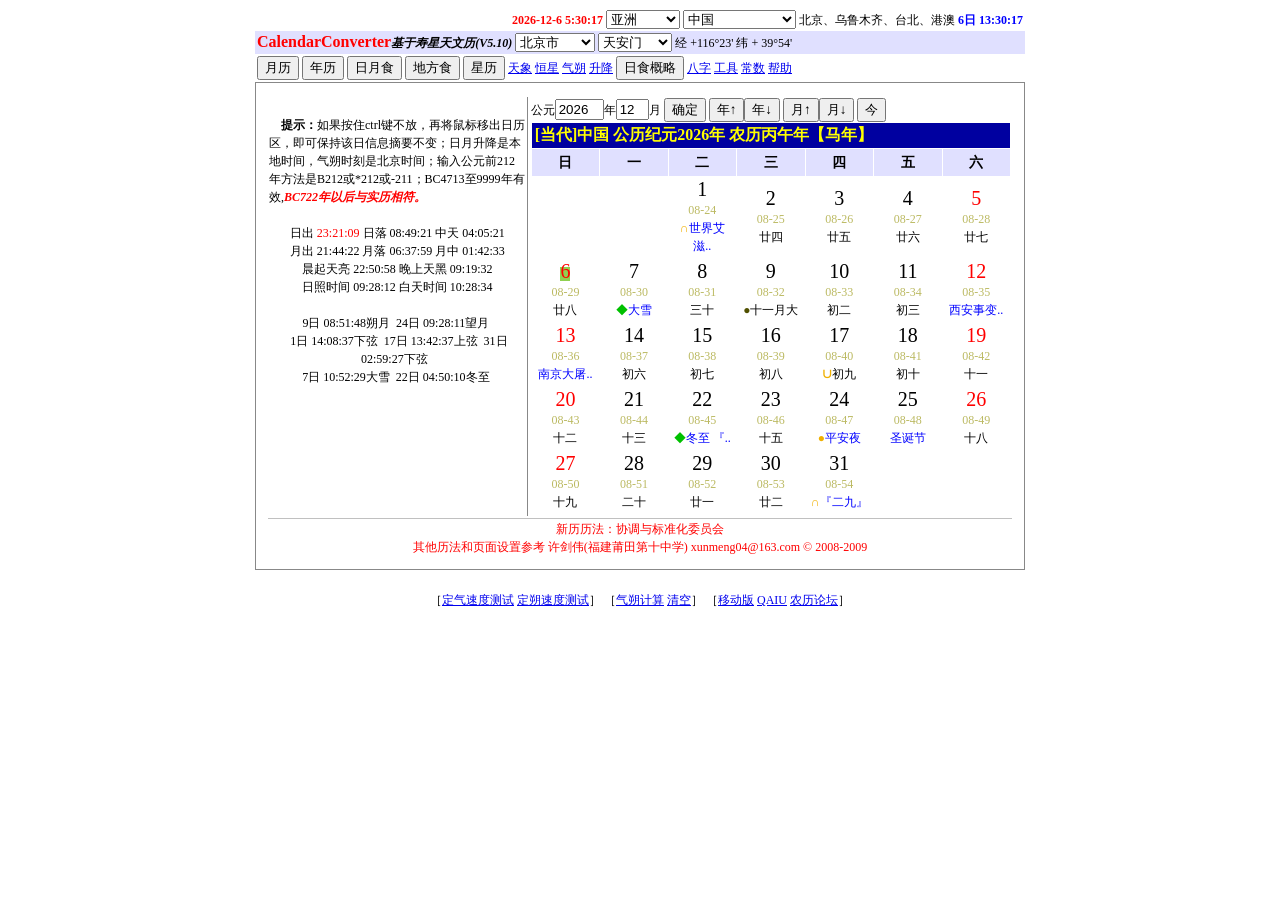
==== commit e302520a: "MinorUpdate12" ====
--- a/index.html
+++ b/index.html
@@ -2,7 +2,7 @@
 <html lang="zh-CN">
 <head>
 <TITLE>历法转换器-测试版</TITLE>
-<link rel="icon" type="image/png" href="img\NewCalendarConverter.drawio.png">
+<link rel="icon" type="image/png" href="img\CalendarConverter.drawio.png">
 <META content="源自寿星天文历;万年历;新历;农历;农历计算;算法;天文算法;伊斯兰历;回历;节气;交节时刻"  name=keywords>
 <meta http-equiv="Content-Type" content="text/html; charset=utf-8">
 <meta name="viewport" content="width=device-width,initial-scale=1">
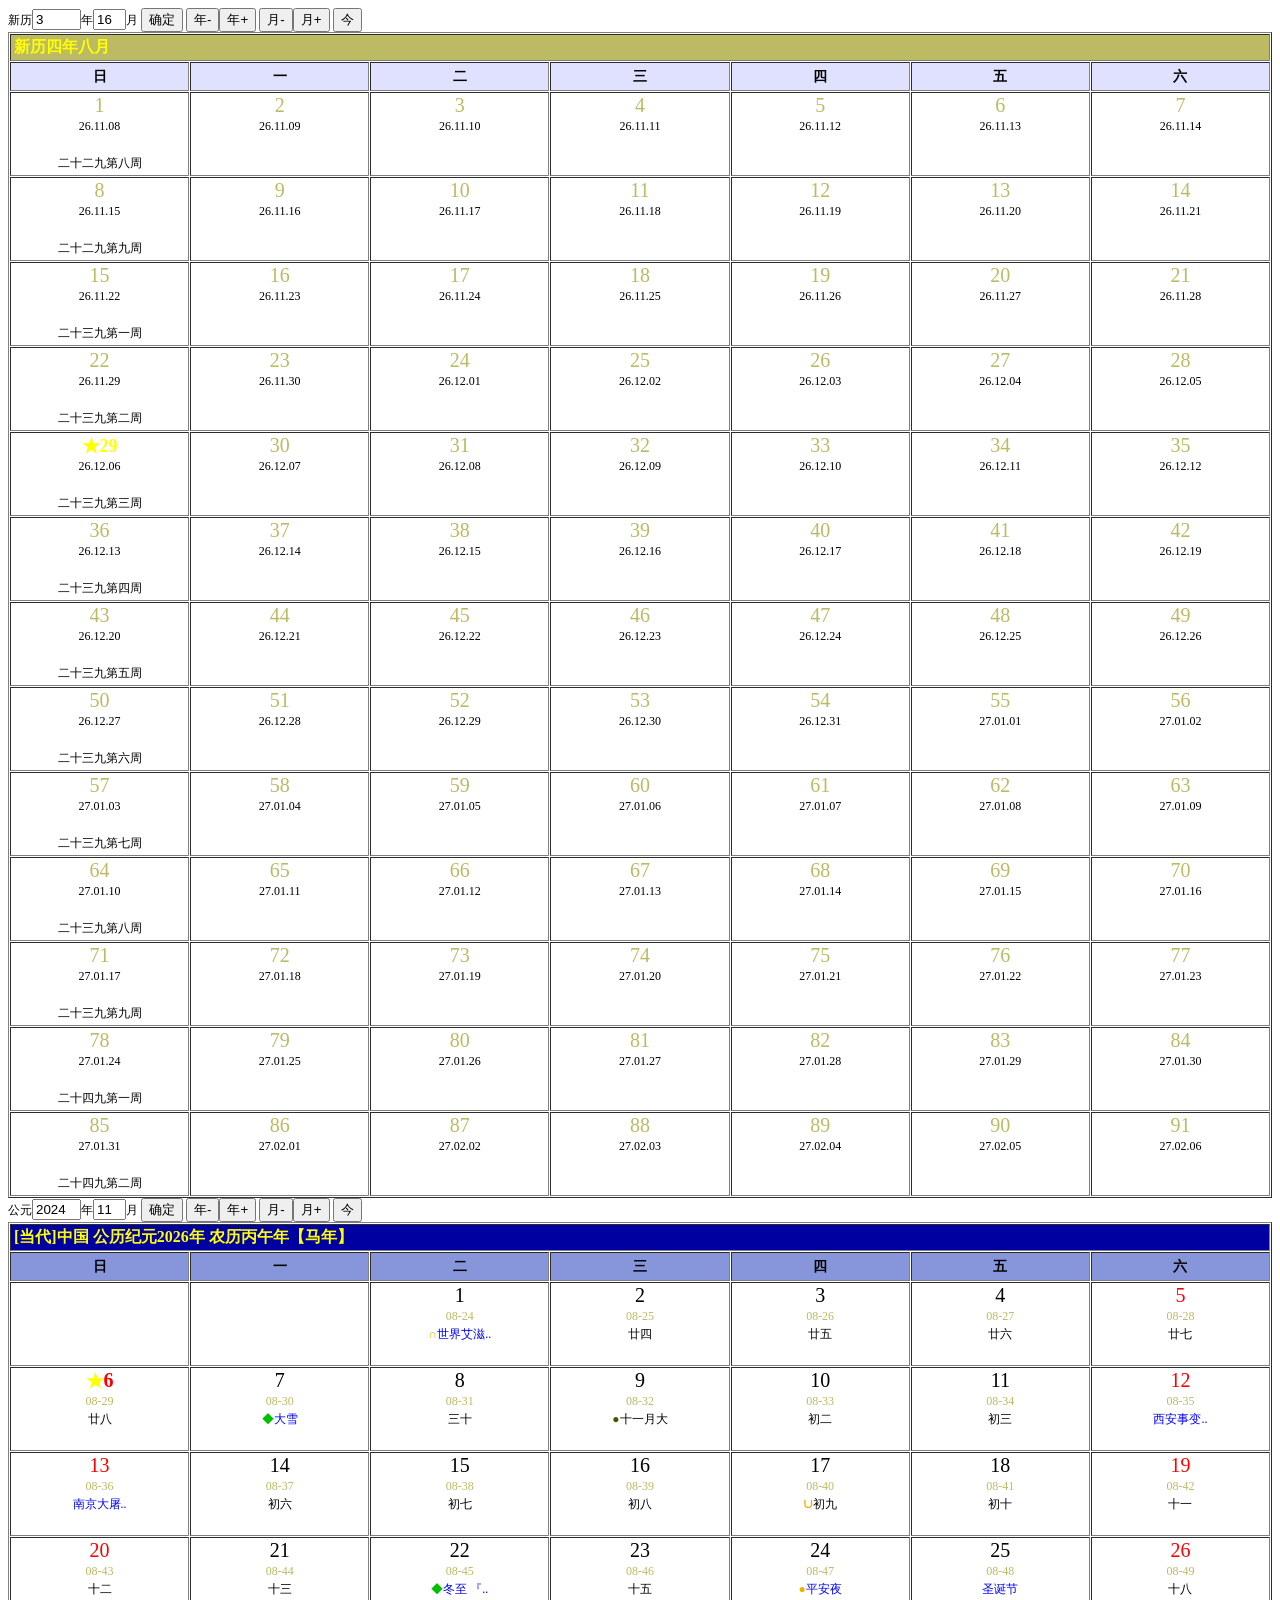
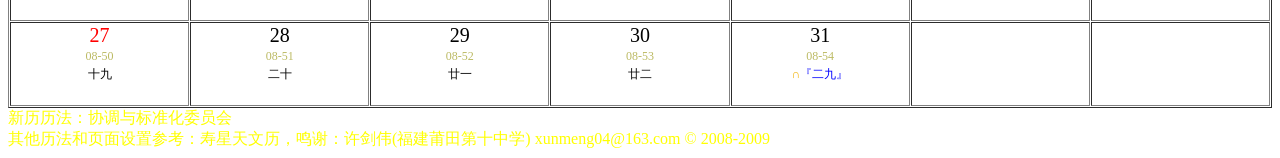
==== commit b05a4b88: "历法转换器-V0.2" ====
--- a/index.html
+++ b/index.html
@@ -1,1454 +1,415 @@
 <!DOCTYPE html>
 <html lang="zh-CN">
+
 <head>
-<TITLE>历法转换器-测试版</TITLE>
-<link rel="icon" type="image/png" href="img\CalendarConverter.drawio.png">
-<META content="源自寿星天文历;万年历;新历;农历;农历计算;算法;天文算法;伊斯兰历;回历;节气;交节时刻"  name=keywords>
-<meta http-equiv="Content-Type" content="text/html; charset=utf-8">
-<meta name="viewport" content="width=device-width,initial-scale=1">
-
-<style>
- td {font-family:宋体,serif; font-size:12px; line-height:150%}
- .bd0   {border: 0px}
- .bd1   {border: 1px solid #888888;padding: 10px}
- .bd2   {border: 2px solid #000000}
- .dTop  {border-top:    1px solid #000000}
- .dBot  {border-bottom: 1px solid #000000}
- .dRig  {border-right:  1px solid #888888}
- .dLef  {border-left:   1px solid #888888}
- .dRB   {border-right: 1px solid #000000;border-bottom: 1px solid #000000}
- .dRT   {border-right: 1px solid #000000;border-top:    1px solid #000000}
- .dBot2 {border-bottom: 1px solid #C0C0C0}
- .dTop2 {border-top:    1px solid #C0C0C0}
-
-</style>
-<!--js1S-->
-<script language=javascript src=tools.js></script><!--工具函数-->
-<script language=javascript src=eph0.js></script> <!--天文常数等-->
-<script language=javascript src=ephB.js></script> <!--恒星计算(如果不须要恒星,删除此行)-->
-<script language=javascript src=eph.js></script>  <!--星历模块-->
-<script language=javascript src=JW.js></script>   <!--全国城市经纬数据库及皇帝纪年数据库-->
-<script language=javascript src=lunar.js></script><!--日历物件-->
-<script language=javascript src=vml.js></script>  <!--画图物件-->
-<script language=javascript src=help.js></script> <!--即时帮助-->
-<script language=javascript src=page_gj.js></script> <!--工具页面函数-->
-<!--js1E-->
+  <TITLE>历法转换器-V0.2</TITLE>
+  <!-- <link rel="icon" type="image/png" href="img\CalendarConverter.drawio.png"> -->
+  <META content="新历-公历转换；历法算法源自寿星天文历;天文算法;" name=keywords>
+  <meta http-equiv="Content-Type" content="text/html; charset=utf-8">
+  <meta name="viewport" content="width=device-width,initial-scale=1">
+
+  <style>
+    td {
+      font-family: 宋体, serif;
+      font-size: 12px;
+      line-height: 150%
+    }
+
+    .bd0 {
+      border: 0px
+    }
+
+    .bd1 {
+      border: 1px solid #888888;
+      padding: 10px
+    }
+
+    .bd2 {
+      border: 2px solid #000000
+    }
+
+    .dTop {
+      border-top: 1px solid #000000
+    }
+
+    .dBot {
+      border-bottom: 1px solid #000000
+    }
+
+    .dRig {
+      border-right: 1px solid #888888
+    }
+
+    .dLef {
+      border-left: 1px solid #888888
+    }
+
+    .dRB {
+      border-right: 1px solid #000000;
+      border-bottom: 1px solid #000000
+    }
+
+    .dRT {
+      border-right: 1px solid #000000;
+      border-top: 1px solid #000000
+    }
+
+    .dBot2 {
+      border-bottom: 1px solid #C0C0C0
+    }
+
+    .dTop2 {
+      border-top: 1px solid #C0C0C0
+    }
+  </style>
+  <!--js1S-->
+  <script language=javascript src=tools.js></script><!--工具函数-->
+  <script language=javascript src=eph0.js></script> <!--天文常数等-->
+  <script language=javascript src=lunar.js></script><!--日历物件-->
+
+  <!--js1E-->
 </head>
+
 <body>
-<center>
-<table width=770 cellspacing=0 cellpadding=2>
-  <tr><td width="100%" align=right>
-  <!--本地时间--><span id=Clock1 style='color:red;font-weight:bold'></span>
-  <!--时区选择--><select id=Sel_zhou onchange="change_zhou()"></select> <select id=Sel_dq onchange="change_dq()"></select>
-  <!--外地时间--><span id=Sel_sqsm></span>&nbsp;<span id=Clock2 style='font-weight:bold;color:blue'></span>
-  </td></tr>
-
-  <tr><td width="100%" bgcolor="#E0E0FF">
-  <!--软件版本--><span style='font-family:楷体_GB2312,serif;font-size:16px;color:#FF0000;font-weight:bold'>CalendarConverter</span><span style='font-size:12px;font-weight:bold'><i>基于寿星天文历(V5.10)</i></span>
-  <!--经纬选择--><select id=Sel1 onchange="change(0)" style="width:80px"></select> <select id=Sel2 onchange="change2()"></select>
-  <!--经度纬度--><span id=Cal_zdzb></span>
-  </td></tr>
-
-  <tr><td>
-  <input type=button onclick="showPage(1)" value="月历">
-  <input type=button onclick="showPage(2)" value="年历">
-  <input type=button onclick="showPage(3)" value="日月食"> <input type=button onclick="showPage(4)" value="地方食">
-  <input type=button onclick="showPage(5)" value="星历">
-  <a href='javascript:showPage(6)'>天象</a>
-  <a href='javascript:showPage(7)'>恒星</a>
-  <a href='javascript:showPage(8)'>气朔</a>
-  <a href='javascript:showPage(9)'>升降</a>
-  <input type=button onclick="showPage(10)" value="日食概略">
-  <a href='javascript:showPage(11)'>八字</a>
-  <a href='javascript:showPage(12)'>工具</a>
-  <a href='javascript:showPage(13)'>常数</a>
-  <a href='readme.htm'>帮助</a>
-  </td></tr>
-</table>
-
-
-<table width=770 class=bd1>
-<!--帮助-->
-<tr><td class=dBot2 colspan=2 id=help style="display:none"></td></tr>
-
-<!--月历表-->
-<tr id=page1>
- <td width="35%" valign=top style='line-height: 150%' class=dRig>
-  <br><b>　提示：</b>如果按住ctrl键不放，再将鼠标移出日历区，即可保持该日信息摘要不变；日月升降是本地时间，气朔时刻是北京时间；输入公元前212年方法是B212或*212或-211；BC4713至9999年有效,<font color=red><b><i>BC722年以后与实历相符。</i></b></font><br><br>
-  <!--日月出没--><div align=center id=Cal5></div><br>
-  <!--月相节气--><div align=center id=Cal4></div>
- </td>
-
- <td width="65%" valign=top>
-<table width="100%" cellspacing=0 cellpadding=0><!--月历表-->
- <tr><td>
-  公元<input type=text id=Cal_y size=4 value=2008>年<input type=text maxlength=2 id=Cal_m size=2 value=1>月
-  <input type=button value="确定" onclick='getLunar()'>
-  <input type=button value="年↑" onclick='changeYear(0)'><input type=button value="年↓" onclick='changeYear(1)'>
-  <input type=button value="月↑" onclick='changeMonth(0)'><input type=button value="月↓" onclick='changeMonth(1)'>
-  <input type=button onclick='changeMonth(2)' value='今'><br>
-  <div id=Cal2></div>
- </td></tr>
-</table>
- </td>
-</tr>
-
-<!--年历表-->
-<tr id=page2 style="display:none"><td class=dBot2 colspan=2>
-  公元<input type=text size=4 id=Cp2_y value=2008>年<input type=checkbox id=Cp2_tg checked>时刻/干支
-  <input type=button onclick="getNianLi(0)"  value="确定">
-  <input type=button onclick="getNianLi(-1)"  value="年↑">
-  <input type=button onclick="getNianLi(1)" value="年↓">
-  年数<input type=text size=2 id=Cp2_n value=2>
-  <input type=button onclick="getNianLiN()"  value="多年">
-  <div id=Cal7></div>
-</td></tr>
-
-<!--日月食图表-->
-<tr id=page3 style="display:none">
- <td width="35%" valign=top style='line-height: 150%' class=dRig>
-  <div align=center>暂停<input id=Cal_pause type=checkbox checked></div><br>
-  <div id=Cal_zb></div>
- </td>
-
- <td width="65%" valign=top>
-<table width="100%" cellspacing=0 cellpadding=0>
- <tr><td>
- 经度<input id=Cb_J type=text size=11 value=0>纬度<input id=Cb_W type=text size=9 value=0>海拔<input id=Cb_high type=text size=2 value=0>km
- 北/南<input id=Cb_bei type=checkbox>  时角坐标<input id=Cb_sjzb type=checkbox>
- <a href="javascript:showHelp(2)">帮助</a><br>
- 公元<input id=Cb_y type=text size=4 value=2008>年<input id=Cb_m type=text size=2 value=8 maxleng=2>月<input id=Cb_d type=text size=2 value=1>日<input id=Cb_t type=text size=8 value="18:17:15">UTC/TD<input id=Cb_ut type=checkbox checked>
- NASA<input id=Cb_nasa type=checkbox>
- <input type=button value="今" onclick="tu_calc(0)"><br>
- 朔望粗定位
- <input type=button value="&lt;-" onclick="tu_calc(4)"><input type=button value="朔" onclick="tu_calc(5)"><input type=button value="+&gt;" onclick="tu_calc(6)">
- <input type=button value="&lt;-" onclick="tu_calc(7)"><input type=button value="望" onclick="tu_calc(8)"><input type=button value="+&gt;" onclick="tu_calc(9)">
- 步长<input type=text id=Cb_step size=3 value=300>秒
- <input type=button value="&lt;-" onclick="tu_calc(1)"><input type=button value="确定" onclick="tu_calc(2)"><input type=button value="+&gt;" onclick="tu_calc(3)">
- 日食路径<input id=Cb_phSave type=checkbox>
- </td></tr>
- <tr><td id=Cb_zb></td></tr>
- <tr><td align=center><canvas id="Can1" width="480" height="350"></canvas></td></tr>
- <tr><td align=center><font color=red>本图表中，天坐标(横坐标方位角,纵坐标高度角)与地坐标合用，括号内为地标。</font></td></tr>
- <tr><td>
-   <table width="100%" cellspacing=0 cellpadding=0><tr>
-   <td id=Cb_b1 width="50%"></td><!--日食界线表-->
-   <td id=Cb_b2 width="50%"></td><!--日月食时刻表-->
-   </tr></table>
- </td></tr>
-</table>
- </td>
-</tr>
-
-<!--地方日食表-->
-<tr id=page4 style="display:none"><td class=dBot2 colspan=2 align=center>
- 公元<input id=Cc_y type=text size=4 value=2008>年<input id=Cc_m type=text size=2 value=8 maxleng=2>月<input id=Cc_d type=text size=2 value=1>日
- <input type=button value="&lt;-" onclick="dfRS(1)"><input type=button value="朔" onclick="dfRS(0)"><input type=button value="+&gt;" onclick="dfRS(2)">
- NASA<input id=Cc_nasa type=checkbox><br>
- <textarea cols=107 rows=15 id=Cc_db>*地名,纬度,经度,海拔(米)
-北京, 39.93, 116.37,  31  # 天津, 39.14, 117.19,   3  # 太原, 37.87, 112.56, 778
-沈阳, 41.78, 123.41,  41  # 长春, 43.89, 125.31, 237  # 上海, 31.23, 121.46,   5
-南京, 32.05, 118.76,   9  # 杭州, 30.29, 120.17,  42  # 拉萨, 29.66,  91.13,3658
-莆田, 25.43, 119.02,  30  # 西安, 34.27, 108.95, 397  # 银川, 38.46, 106.26,1112
-香港, 22.28, 114.15,  32  # 乌市, 43.79,  87.61, 918  # 洛阳, 34.62, 112.45, 353
-开封, 34.80, 114.30,  75  # 安阳, 36.10, 114.38, 800  # 咸阳, 34.33, 108.70, 386
-曲阜, 35.58, 116.98, 150  # 成都, 30.67, 104.07, 506  # 重庆, 29.57, 106.55, 260
-武汉, 30.60, 114.30,  25  # 广州, 23.13, 113.27,   7  # 昆明, 25.05, 102.72,1891
-台北, 25.03, 121.50,   9  # 哈市, 45.80, 126.53, 150
-
-</textarea><br>
- <textarea cols=107 rows=15 id=Cc_tb></textarea><br>
- P1指两圆相初亏切点的方位，从日面北点起算(赤道坐标系中,日面顶点)，向东测量。日面在我们的视觉平面上，按上北下南左东右西确定方向。<br>
- P2指复圆方位角。V1,V2也是切点方位，起算点从地平坐标中的日面顶点开始。<br>
- 食分中的*号表示日没食分，食甚发生在日没后；#号表示日出食分，食甚发生在日出前。
-</td></tr>
-
-<!--行星星历表-->
-<tr id=page5 style="display:none"><td class=dBot2 colspan=2 align=center>
- <select id=Cd_xt>
-  <option value=1 selected>水星</option><option value=2>金星</option>
-  <option value=3>火星</option><option value=4>木星</option>
-  <option value=5>土星</option><option value=6>天王</option>
-  <option value=7>海王</option><option value=8>冥王</option>
-  <option value=9>太阳</option><option value=10>月亮</option>
- </select> 
- <input id=Cd_y type=text size=4 value=2008>年<input id=Cd_m type=text size=2 value=1 maxleng=2>月<input id=Cd_d type=text size=2 value=1>日 <input id=Cd_t type=text size=8 value="00:00:00">
- UTC/TD<input id=Cd_ut type=checkbox checked> <a href="javascript:showHelp(4)">帮助</a><br>
- 经度<input id=Cd_J type=text size=10 value=0>
- 纬度<input id=Cd_W type=text size=8 value=0>
- 间隔<input id=Cd_dt type=text size=4 value=1>(天)
- 个数<input id=Cd_n type=text size=4 value=10>
- <input type=button value="确定" onclick="pCalc()"><br>
- <textarea cols=64 rows=20 id=Cd_tab></textarea><br>
-</td></tr>
-
-<!--天象表-->
-<tr id=page6 style="display:none"><td class=dBot2 colspan=2 align=center>
-<input id=Ce_y type=text size=4 value=2008>年<input id=Ce_m type=text size=2 value=1 maxleng=2>月<input id=Ce_d type=text size=2 value=1>日 TD
-个数<input id=Ce_n type=text size=4 value=10>
-<a href="javascript:showHelp(5)">帮助</a><br>
-<a href="javascript:tianXiang(1,0)">月亮近点</a> <a href="javascript:tianXiang(2,0)">月亮远点</a>
-<a href="javascript:tianXiang(3,0)">月亮升交</a> <a href="javascript:tianXiang(4,0)">月亮降交</a>
-<a href="javascript:tianXiang(5,0)">地球近日</a> <a href="javascript:tianXiang(6,0)">地球远日</a><br>
-<a href="javascript:tianXiang(7,0)">水东大距</a> <a href="javascript:tianXiang(8,0)">水西大距</a>
-<a href="javascript:tianXiang(9,0)">金东大距</a> <a href="javascript:tianXiang(10,0)">金西大距</a><br>
-[赤经合月] <a href="javascript:tianXiang(11,1)">水</a>
-<a href="javascript:tianXiang(11,2)">金</a> <a href="javascript:tianXiang(11,3)">火</a>
-<a href="javascript:tianXiang(11,4)">木</a> <a href="javascript:tianXiang(11,5)">土</a>
-<a href="javascript:tianXiang(11,6)">天</a> <a href="javascript:tianXiang(11,7)">海</a><br>
-[黄经合日] <a href="javascript:tianXiang(12,1)">水上</a>
-<a href="javascript:tianXiang(12,2)">金上</a> <a href="javascript:tianXiang(12,3)">火</a>
-<a href="javascript:tianXiang(12,4)">木</a> <a href="javascript:tianXiang(12,5)">土</a>
-<a href="javascript:tianXiang(12,6)">天</a> <a href="javascript:tianXiang(12,7)">海</a>
-[行星顺留] <a href="javascript:tianXiang(14,1)">水</a>
-<a href="javascript:tianXiang(14,2)">金</a> <a href="javascript:tianXiang(14,3)">火</a>
-<a href="javascript:tianXiang(14,4)">木</a> <a href="javascript:tianXiang(14,5)">土</a>
-<a href="javascript:tianXiang(14,6)">天</a> <a href="javascript:tianXiang(14,7)">海</a><br>
-[黄经冲日] <a href="javascript:tianXiang(13,1)">水下</a>
-<a href="javascript:tianXiang(13,2)">金下</a> <a href="javascript:tianXiang(13,3)">火</a>
-<a href="javascript:tianXiang(13,4)">木</a> <a href="javascript:tianXiang(13,5)">土</a>
-<a href="javascript:tianXiang(13,6)">天</a> <a href="javascript:tianXiang(13,7)">海</a>
-[行星逆留] <a href="javascript:tianXiang(15,1)">水</a>
-<a href="javascript:tianXiang(15,2)">金</a> <a href="javascript:tianXiang(15,3)">火</a>
-<a href="javascript:tianXiang(15,4)">木</a> <a href="javascript:tianXiang(15,5)">土</a>
-<a href="javascript:tianXiang(15,6)">天</a> <a href="javascript:tianXiang(15,7)">海</a><br>
-<textarea cols=64 rows=20 id=Ce_tab></textarea><br>
-</td></tr>
-
-<!--恒星星历表-->
-<tr id=page7 style="display:none"><td class=dBot2 colspan=2 align=center>
-<select id=Cf_xk onchange='javascript:showHXK(this.options[this.selectedIndex].value)'></select>
-<select id=Cf_lx><option value=0>视位置</option><option value=1>站坐标</option><option value=2>平位置</option></select>
-<input id=Cf_y type=text size=4 value=2008>年<input id=Cf_m type=text size=2 value=1 maxleng=2>月<input id=Cf_d type=text size=2 value=1>日 <input id=Cf_t type=text size=8 value="00:00:00">
-UTC/TD<input id=Cf_ut type=checkbox checked>
-略短章<input id=Cf_nsn type=checkbox><br>
-
-经度<input id=Cf_J type=text size=10 value=0>
-纬度<input id=Cf_W type=text size=8 value=0>
-
-间隔<input id=Cf_dt type=text size=4 value=10>(天)
-个数<input id=Cf_n type=text size=4 value=10>
-<input type=button value="确定" onclick="aCalc()">
-<a href="javascript:showHelp(6)">帮助</a><br>
-<textarea cols=75 rows=15 id=Cf_db style="font-family:宋体,serif;font-size: 12px" wrap=off></textarea><br>
-<textarea cols=75 rows=15 id=Cf_xl style="font-size: 12px"></textarea><br>
-</td></tr>
-
-<!--气朔表-->
-<tr id=page8 style="display:none"><td class=dBot2 colspan=2>
-<input id=Cp8_y type=text size=4 value=2008>年
-<input id=Cp8_n type=text size=4 value=24>个
-<input type=button value="定朔" onclick="suoCalc(0)" ><input type=button value="定望" onclick="suoCalc(180)">
-<input type=button value="上弦" onclick="suoCalc(90)"><input type=button value="下弦" onclick="suoCalc(270)">
-<input type=button value="任意" onclick="suoCalc(-1)">
-<input type=button value="定气" onclick="qiCalc()"><input type=button value="定候" onclick="houCalc()">
-<div id=Cp8_out></div>
-</td></tr>
-
-<!--升降表-->
-<tr id=page9 style="display:none"><td class=dBot2 colspan=2>
-经度<input id=Cp9_J type=text size=10 value="0">
-纬度<input id=Cp9_W type=text size=8  value="0">
-<input id=Cp9_y type=text size=4 value=2008>年<input id=Cp9_m type=text size=2 value=1 maxleng=2>月<input id=Cp9_d type=text size=2 value=1>日
-<input type=button value="确定" onclick="shengjiang()"> <input type=button value="太阳升降" onclick="shengjiang2()"> <input type=button value="时差表" onclick="shengjiang3()"><br>
-<div id=Cp9_out></div>
-</td></tr>
-
-<!--日食概略图-->
-<tr id=page10 style="display:none"><td class=dBot2 colspan=2>
-<table width="100%" cellspacing=0 cellpadding=0>
- <tr><td>
- 公元<input id=Cp10_y type=text size=4 value=2008>年<input id=Cp10_m type=text size=2 value=8 maxleng=2>月
- 月数<input type=text id=Cp10_an size=3 value=200>
- <input type=button value="搜索" onclick="tuGL_search(0)">
- <input type=button value="精搜索" onclick="tuGL_search(1)">
- <div id=Cp10_b1></div>
- <font color=red><b>选定时间:</b></font><span id=Cp10_jdstr>2008-08-01 10:14:30</span>TD
- <b>JDE</b>=<input id=Cp10_jd type=text size=14 value=2454679.926741>
-
- 步长(可负)<input type=text id=Cp10_step size=7 value=6585.32>天
- <select onchange='javascript:document.all.Cp10_step.value=this.options[this.selectedIndex].value'>
-  <option value=6585.32>默认</option>
-  <option value=29.5306>朔望</option>
-  <option value=6585.32>沙罗</option>
-  <option value=346.620>食年</option>
- </select>
- 界线<input type=checkbox id=Cp10_showJX checked>
- <input type=button value="&lt;-" onclick="tu2_calc(3)"><input type=button value="特征" onclick="tu2_calc(2)"><input type=button value="+&gt;" onclick="tu2_calc(4)">
- <input type=button value="界线表" onclick="tu2_jxb()">
-
- <hr>
-
- 黄/赤<input type=checkbox id=Cp10_hc>
- 步数<input type=text id=Cp10_bn size=3 value=10>
- <input type=button value="确定" onclick="tu2_calc(5)">
-
- </td></tr>
- <tr><td id=Cp10_tz></td></tr>
- <tr><td align=center><canvas id="Can2" width="480" height="420"></canvas></td></tr>
- <tr><td id=Can3_pan>
- 平面中心:经<input type=textbox id=Cp10_J0 value="0" size=5>纬<input type=textbox id=Cp10_W0 value="0" size=5>
- 球半径<input type=textbox id=Cp10_eR value="250" size=5>
- <select id=Cp10_tylx>
-  <option value=0>斜轴正射方位投影</option>
-  <option value=1>斜轴等距方位投影</option>
-  <option value=2>斜轴等积方位投影</option>
-  <option value=3>斜轴等角方位投影</option>
-  <option value=4>摩尔威特等积投影</option>
-  <option value=5>正轴等距圆柱投影</option>
-  <option value=6>正轴等角圆柱投影</option>
-  <option value=7>正轴多圆锥投影</option>
-  <option value=8>中国灯笼投影</option>
- </select>
- <input type=button value="经＋" onclick="tu3_xz(0)">
- <input type=button value="经－" onclick="tu3_xz(1)">
- <input type=button value="纬＋" onclick="tu3_xz(2)">
- <input type=button value="纬－" onclick="tu3_xz(3)">
- <input type=button value="确定" onclick="tu3_xz(4)">
- <br>
-
- <b>JDE</b>=<input id=Cp10_jd2 type=text size=13 value=2454679.926741>
- <b>步长</b><input id=Cp10_step2 type=text size=4 value="180">秒
- <input type=button value="-"   onclick="tu3_yingzi(1)">
- <input type=button value="影子" onclick="tu3_yingzi(0)">
- <input type=button value="+"   onclick="tu3_yingzi(2)">
- <b>局部显示(0.1球半径为单位)</b>
- x0<input id=Cp10_x0 type=text size=3 value="0">
- y0<input id=Cp10_y0 type=text size=3 value="0">
- dx<input id=Cp10_dx type=text size=3 value="10">
- dy<input id=Cp10_dy type=text size=3 value="10">
-
- </td></tr>
- <tr><td align=center><canvas id="Can3" width="700" height="520"></canvas></td></tr>
- <tr><td><hr>　小圆点为北极,北极向阳高亮,背阳变黑,只显示最后一条线的北极。站在日心观测，斜线为白道，水平线为赤道(用户可选黄道)，竖直线过地心自转轴(或黄轴)，大圆是贝塞尔基面上的地球圆面。方位角给出大阳的地平坐标。全的食分为月日视径比，食带宽的单位是千米。<br>
-　类型：T全食，T0无中心全食，T1有中心全食但本影没有完全进入，A环食，A0无中心环食，A1有中心环食但伪本影没有全部进入地球，P偏食，H环全环，H2全全环，H3环全全。因为只采用二点线性插值，所以P类型(γ值较大时)的精度稍差一些。
- </td></tr>
-</table>
-</td></tr>
-
-<!--命理八字-->
-<tr id=page11 style="display:none"><td class=dBot2 colspan=2>
- 经度 <input id=Cp11_J type=text size=10 value="0"> 公元
- <input type=text id=Cml_y size=4 maxlength=5 value='2008'>年
- <input type=text id=Cml_m size=2 maxlength=2 value='01'>月
- <input type=text id=Cml_d size=2 maxlength=2 value='01'>日
- <input type=text id=Cml_his size=8 value='12:00:00'>
- <input type=button value="确定" onclick='ML_calc()'>
- <input type=button value="此刻" onclick='ML_settime()'>
- <div id=Cal6></div>
-</td></tr>
-
-<!--工具-->
-<tr id=page12 style="display:none"><td class=dBot2 colspan=2>
- 儒略日计算1： JD <input id=GJ1_jd type=text size=10 value="2451545"> <input type=button value="确定" onclick='GJ1_calc1()'>
- <span id=GJ1_out style="font-size:16px;color:red"></span><br>
- 儒略日计算2：公元<input id=GJ1_y  type=text size=4 value=2008>年<input id=GJ1_m  type=text size=2 value=1 maxleng=2>月<input id=GJ1_d  type=text size=2 value=1>日<input id=GJ1_t  type=text size=8 value="12:00:00">  <input type=button value="转儒略日" onclick='GJ1_calc2(0)'> <input type=button value="减去上行" onclick='GJ1_calc2(1)'> <input type=button value="年内积日" onclick='GJ1_calc2(2)'><br>
- 儒略日计算3：公元<input id=GJ1_y2 type=text size=4 value=2000>年<input id=GJ1_m2 type=text size=2 value=1 maxleng=2>月<input id=GJ1_d2 type=text size=2 value=1>日<input id=GJ1_t2 type=text size=8 value="12:00:00">  <input type=button value="两行相减" onclick='GJ1_calc2(3)'>
- <hr>
- <input type=button value="6边C" onclick='GJ2_pi1(0)'>
- <input type=button value="4边C" onclick='GJ2_pi1(1)'>
- <input type=button value="6边S" onclick='GJ2_pi1(2)'>
- <input type=button value="4边S" onclick='GJ2_pi1(3)'>
- <input type=button value="6边快速" onclick='GJ2_pi1(4)'>
- <input type=button value="4边快速" onclick='GJ2_pi1(5)'> &nbsp;
- 半径R<input type=text id=GJ2_r size=10 value='100000000'>毫<input type=button value="祖冲之"  onclick='GJ2_pi2()'><br>
- <input type=text id=GJ2_N size=4 maxlength=5 value='100'>位
- <input type=button value="现代" onclick='GJ2_pi()'>
- <input type=button value="现代2" onclick='GJ2_machin.pi()'>
- <input type=button value="清除" onclick='GJ2_cls()'>
- <div id=GJ2_out></div>
-
-</td></tr>
-
-
-<!--常数表等-->
-<tr id=page13 style="display:none"><td class=dBot2 colspan=2>
-<center><b>定义常数</b></center>
-儒略日：d = 86400秒<br>
-儒略年：y = 365.25d<br>
-儒略世纪：cy = 36525d<br>
-儒略千年：ty = 365250d<br>
-高斯引力常数：k = 0.017202098950000 (AU<sup>3</sup>/儒略日<sup>2</sup>)<sup>1/2</sup><br>
-光速：c = 299792458米/秒<br>
-<font color=red>注意：</font>J2000.0 = 2451545.0, J2001.0 = J2000.0 + 365.25, 其它类推。<br>
-
-<center><b>初始常数</b></center>
-一AU的光行时间：499.004783806(±0.00000001)秒<br>
-地球赤道半径：6378136.6米<br>
-地球形状引力因子：J<sub>2</sub> = 0.0010826359<br>
-地心引力常数：GE = 3.986004418*10<sup>14</sup>米<sup>3</sup>/秒<sup>2</sup><br>
-引力常数：G = 6.67259(±0.00030)*10<sup>-11</sup>米<sup>3</sup>/(千克·秒<sup>2</sup>)<br>
-黄经总岁差(标准历元2000年 IAU)：<I>p</I> = 5028".7969288/儒略世纪<br>
-黄经总岁差积累：p = <I>p</I>*t + 1".11113*t*t，t为儒略世纪数，近五十年内足够精确。<br>
-黄赤交角(标准历元2000年)：ε<sub>0</sub> = 84381".448 IAU1976或IAU2000<br>
-黄赤交角(标准历元2000年)：ε<sub>0</sub> = 84381".406 J2000赤道&J2000惯性黄道,常用<br>
-黄赤交角(其它历元归算)：ε = ε<sub>0</sub> - 46".836769*t，t为儒略世纪数，近百年内足够精确。<br>
-黄赤交角：ε<sub>0</sub> = 84381".409 DE405赤道&J2000惯性黄道<br>
-月地质量比：μ = 0.0123000383 = 1/81.300560<br>
-
-<center><b>推导常数</b></center>
-一AU长度：1.49597870691*10<sup>11</sup>米(±3米)<br>
-章动常数(标准历元2000年)：N = 9".2052331<br>
-太阳视差：π = 8".794144<br>
-光行差常数(标准历元2000年)：κ = 20".49552<br>
-地球扁率： f = 0.00335281 = 1/298.25642<br>
-日心引力常数：GS = 1.32712442076*10<sup>20</sup>米<sup>3</sup>/秒<sup>2</sup><br>
-太阳质量：S = GS/G = 1.9888*10<sup>30</sup>千克<br>
-日地质量比：S/E = 332946.050895<br>
-
-<center><b>行星质量系统(太阳与行星质量比)</b></center>
-太阳：1　　　　　　　　　水星：6023600(±250)<br>
-金星：408523.71(±0.06)　地月：328900.561400<br>
-火星：3098708 (±9)　　　木星：1047.3486(±0.0008)<br>
-土星：3497.898(±0.018)　海王：22902.98 (±0.03)<br>
-天王：19412.24(±0.04) 　冥王：1.352*10<sup>8</sup><br>
-根据IAU，2006年第26届大会有关决议，冥王星被定义为矮行星。<br>
-
-<center><b>年长度</b></center>
-回归年：365.24218968 - 0.0000000616(t-2000) = 365天05时48分45.1秒 at 2008.0<br>
-恒星年：365.25636306 + 0.0000000010(t-2000) = 365天06时09分09.8秒 at 2008.0<br>
-近点年：365.25963586 + 0.0000000317(t-2000) = 365天06时13分52.6秒 at 2008.0<br>
-食　年：346.62007598 + 0.0000003240(t-2000) = 346天14时52分54.8秒 at 2008.0<br>
-<center><b>月长度</b></center>
-朔望月：29.53058885 + 0.0000000022(t-2000) = 29天12时44分02.9秒 at 2008.0<br>
-回归月：27.32158224 + 0.0000000015(t-2000) = 27天07时43分04.7秒 at 2008.0<br>
-恒星月：27.32166155 + 0.0000000019(t-2000) = 27天07时43分11.6秒 at 2008.0<br>
-近点月：27.55454988 - 0.0000000104(t-2000) = 27天13时18分33.1秒 at 2008.0<br>
-交点月：27.21222082 + 0.0000000038(t-2000) = 27天05时05分35.9秒 at 2008.0<br>
-<center><b>说明</b></center>
-　　年月长度的解析表达取自《2008年中国天文年历》，这些数据通常与早期IAU推荐值有关，常做为教科书标准参考值，本软件实际星历计算采用更理想的解析表达，以便与实际星历计算相符。行星质量系统取自JPL数值积分的初始值。黄经总岁差的IAU2000采用值与其它理论采用值几乎相同，每世纪一般只相差几个毫角秒。
-</td></tr>
-
-<!--版权区-->
-<tr><td class=dTop2 colspan=2 align=center> <font color=red> 新历历法：协调与标准化委员会 <br> 其他历法和页面设置参考 许剑伟(福建莆田第十中学) xunmeng04@163.com &copy; 2008-2009</font></td></tr>
-
-</table>
-
-<div id=Cal_pan style="font-size:12px; position:absolute; z-index:1; width:160px;
+  <tr id=page3>
+    <table width="100%" cellspacing=0 cellpadding=0><!--月历表-->
+      <tr>
+        <td>
+          新历<input type=text id=NC_y size=4 value=3>年<input type=text maxlength=2 id=NC_m size=2 value=16>月
+          <input type=button value="确定" onclick='getNCmonth()'>
+          <input type=button value="年-" onclick='changeNCYear(0)'><input type=button value="年+"
+            onclick='changeNCYear(1)'>
+          <input type=button value="月-" onclick='changeNCMonth(0)'><input type=button value="月+"
+            onclick='changeNCMonth(1)'>
+          <input type=button onclick='changeNCMonth(2)' value='今'><br>
+          <div id=Cal9></div>
+        </td>
+      </tr>
+    </table>
+    </td>
+  </tr>
+
+    <!--月历表-->
+  <tr id=page1>
+    <table width="100%" cellspacing=0 cellpadding=0><!--月历表-->
+      <tr>
+        <td>
+          公元<input type=text id=Cal_y size=4 value=2024>年<input type=text maxlength=2 id=Cal_m size=2 value=11>月
+          <input type=button value="确定" onclick='getLunar()'>
+          <input type=button value="年-" onclick='changeYear(0)'><input type=button value="年+" onclick='changeYear(1)'>
+          <input type=button value="月-" onclick='changeMonth(0)'><input type=button value="月+"
+            onclick='changeMonth(1)'>
+          <input type=button onclick='changeMonth(2)' value='今'><br>
+          <div id=Cal2></div>
+        </td>
+      </tr>
+    </table>
+    </td>
+  </tr>
+
+  <!--版权区-->
+  <tr>
+    <td class=dTop2 colspan=2 align=center>
+      <font color=yellow> 新历历法：协调与标准化委员会 <br> 其他历法和页面设置参考：寿星天文历，鸣谢：许剑伟(福建莆田第十中学) xunmeng04@163.com &copy; 2008-2009</font>
+    </td>
+  </tr>
+
+  <!-- </table> -->
+
+  <div id=Cal_pan style="font-size:12px; position:absolute; z-index:1; width:160px;
 filter: shadow(#333333,135);display:none">
- <div id=Cal_pan_in style="background-color:#5555A0;width:150px;text-align:center;line-height: 150%; color:#FFFFFF;
+    <div id=Cal_pan_in style="background-color:#5555A0;width:150px;text-align:center;line-height: 150%; color:#FFFFFF;
  display:block;filter:Alpha(opacity=90)">abc</div><br>
-</div>
-
-<script language=javascript>
-
-var lun = new Lunar(); //月历全局对象
-var curJD; //现在日期
-var curTZ; //当前时区
-
-function showHXK0(){ //显示恒星库名称例表
- var i,n,c;
- for(i=0;i<HXK.length;i++){
-  n = HXK[i].indexOf('#');
-  addOp(document.all.Cf_xk,i,HXK[i].substr(0,n));
- }
- for(i=0;i<xz88.length;i+=5){
-  addOp(document.all.Cf_xk, i+1000, xz88[i].substr(0,3));
- }
-}
-function showHXK(ind){ //显示恒星库
- ind -= 0;
- var bt='   RA(时分秒)   DEC(度分秒)   自行1  自行2  视差  星等  星名  星座', r='';
- if(ind<100){
-  r = HXK[ind];
-  var n = r.indexOf('#');
-  r = r.substr(n, r.length-n); //去除第一行
- }
- else if(ind>=1000){
-  r = schHXK( xz88[ind-1000].substr(3,3) );
- }
- Cf_db.value = bt + r.replace(/\#/g,'\r\n');
-}
-showHXK0();
-showHXK(0);
-function aCalc(){ //恒星计算
- var jd = JD.JD( year2Ayear(Cf_y.value), Cf_m.value-0, (Cf_d.value-0)+timeStr2hour(Cf_t.value)/24 ) - J2000;  //取屏幕时间
- if(Cf_ut.checked) jd += curTZ/24+dt_T(jd); //转为力学时
-
- var dt = Cf_dt.value-0, n = Cf_n.value-0;
- var Q  = Cf_nsn.checked ? 35 : 0;                     //小于35天的称短周期项
- var lx = Cf_lx.options[Cf_lx.selectedIndex].value-0;  //坐标类型
- var L  = Cf_J.value/180*Math.PI; //地标
- var fa = Cf_W.value/180*Math.PI;
-
- var i,s = '', F = getHXK(Cf_db.value,0);
- for(i=0; i<n; i++, jd+=dt)
-   s += hxCalc(jd/36525,F,Q, lx, L,fa);
- Cf_xl.value = s;
-}
-
-
-function txFormatT(t){ //天象时间格式化输出
-  var t1 = t*36525 + J2000;
-  var t2 = t1  - dt_T(t1-J2000) - curTZ/24;
-  return JD.JD2str(t1) +' TD '
-       + JD.JD2str(t2).substr(9,11) +' UT ';
-}
-function tianXiang(xm,xm2){
- var jd = JD.JD( year2Ayear(Ce_y.value), Ce_m.value-0, (Ce_d.value-0) ) - J2000;  //取屏幕时间
- var n=Ce_n.value-0;
- var s='',i,re;
- jd /= 36525;
-
- if(xm==1||xm==2){ //求月亮近远点
-  for(i=0;i<n;i++,jd=re[0]+27.555/36525){
-   if(xm==1) re=XL.moonMinR(jd,1); //求近点
-   if(xm==2) re=XL.moonMinR(jd,0); //求远点
-   s += txFormatT(re[0]) + re[1].toFixed(2)+'千米\r\n';
-  }
- }
- if(xm==3||xm==4){ //求月亮升降交点
-  for(i=0;i<n;i++,jd=re[0]+27.555/36525){
-   if(xm==3) re=XL.moonNode(jd,1); //求升
-   if(xm==4) re=XL.moonNode(jd,0); //求降
-   s += txFormatT(re[0]) + rad2str(rad2mrad(re[1]),0)+'\r\n';
-  }
- }
- if(xm==5||xm==6){ //求地球近远点
-  for(i=0;i<n;i++,jd=re[0]+365.259636/36525){
-   if(xm==5) re=XL.earthMinR(jd,1); //求近点
-   if(xm==6) re=XL.earthMinR(jd,0); //求远点
-   s += txFormatT(re[0]) + re[1].toFixed(8)+' AU\r\n';
-  }
- }
- if(xm==7||xm==8){ //大距计算
-  for(i=0;i<n;i++,jd=re[0]+115.8774777586/36525){
-   if(xm==7) re=daJu(1,jd,1); //求水星东大距
-   if(xm==8) re=daJu(1,jd,0); //求水星东西距
-   s += txFormatT(re[0]) + (re[1]/Math.PI*180).toFixed(5)+'度\r\n';
-  }
- }
- if(xm==9||xm==10){ //大距计算
-  for(i=0;i<n;i++,jd=re[0]+583.9213708245/36525){
-   if(xm==9) re=daJu(2,jd,1); //求水星东大距
-   if(xm==10)re=daJu(2,jd,0); //求水星东西距
-   s += txFormatT(re[0]) + (re[1]/Math.PI*180).toFixed(5)+'度\r\n';
-  }
- }
- if(xm==11){ //合月计算
-  s = '合月时间(TD UT) 星月赤纬差(小于1度可能月掩星,由视差决定)\r\n';
-  for(i=0;i<n;i++,jd=re[0]+28/36525){
-   re = xingHY(xm2,jd);
-   s += txFormatT(re[0]) + (-re[1]/Math.PI*180).toFixed(5)+'度\r\n';
-  }
- }
-
- if(xm==12||xm==13){
-  if(xm==12) s = xxName[xm2]+'合日(地内行星上合)\r\n';
-  if(xm==13) s = xxName[xm2]+'冲日(地内行星下合)\r\n';
-  s +='黄经合/冲日时间(TD UT) 星日赤纬差\r\n';
-  for(i=0;i<n;i++,jd=re[0]+cs_xxHH[xm2-1]/36525){
-   if(xm==12) re = xingHR(xm2,jd,0);
-   if(xm==13) re = xingHR(xm2,jd,1);
-   s += txFormatT(re[0]) + (-re[1]/Math.PI*180).toFixed(5)+'度\r\n';
-  }
- }
- if(xm==14||xm==15){ //顺留
-  if(xm==14) s = xxName[xm2]+'顺留\r\n';
-  if(xm==15) s = xxName[xm2]+'逆留\r\n';
-  s +='留时间(TD UT)\r\n';
-  for(i=0;i<n;i++,jd=re+cs_xxHH[xm2-1]/36525){
-   if(xm==14) re = xingLiu(xm2,jd,1);
-   if(xm==15) re = xingLiu(xm2,jd,0);
-   s += txFormatT(re)+'\r\n';
-  }
- }
- Ce_tab.value=s;
-}
-
-function pCalc(xm){ //行星星历计算
- var jd = JD.JD( year2Ayear(Cd_y.value), Cd_m.value-0, (Cd_d.value-0)+timeStr2hour(Cd_t.value)/24 ) - J2000;  //取屏幕时间
- if(Cd_ut.checked) jd += curTZ/24+dt_T(jd); //转为力学时
- var xt = Cd_xt.options[Cd_xt.selectedIndex].value;
- var dt = Cd_dt.value-0, n = Cd_n.value-0;
- var L  = Cd_J.value/180*Math.PI; //地标
- var fa = Cd_W.value/180*Math.PI;
- if(n>1000) {alert("个数太多了"); return;}
- var s='',i;
- //求星历
- for(i=0;i<n;i++,jd+=dt){
-   var jd2=jd+2451545;
-   s += JD.JD2str(jd2)+'TD, JED = '+jd2.toFixed(7)+' '+'\r\n';
-   s += xingX(xt,jd,L,fa)+'\r\n';
- }
- Cd_tab.value=s;
-}
-
-//=============日月食图表===========
-function zb_calc(){ //即时坐标计算
-  if(Cal_pause.checked) return;
-
-  var now = new Date();
-  var jd = now/86400000-10957.5; //J2000起算的儒略日数
-  jd += dt_T(jd);
-  msc.calc(jd, Cb_J.value/radd, Cb_W.value/radd,0); //传入力学时间(J2000.0起算)
-  Cal_zb.innerHTML = msc.toHTML(0);
-}
-
-function zxsCopy(J,W){ //复制某时刻中心食地标，并计算该处日食
-  Cb_J.value=J;
-  Cb_W.value=W;
-  tu_calc(2);
-}
-function tu_calc(ly){ //ly是取时间的方式,xm是计算的项目
- tu1.init(Can1); //画布初始化
- tu1.showzb();
- var jd; //J2000起算的儒略日数(当地时间)
- var vJ = Cb_J.value/radd;
- var vW = Cb_W.value/radd;
- //取时间
- jd = JD.JD( year2Ayear(Cb_y.value), Cb_m.value-0, (Cb_d.value-0)+timeStr2hour(Cb_t.value)/24 ) - J2000;  //取屏幕时间
- if(ly==0) jd = (new Date())/86400000-10957.5-curTZ/24, Cb_ut.checked=true; //取现在时间(UTC)
- if(ly==1) jd -= Cb_step.value/86400;
- if(ly==2); //常规取时间
- if(ly==3) jd += Cb_step.value/86400;
-
- if(ly==4) jd -=29.53;
- if(ly==5) ;
- if(ly==6) jd +=29.53;
- if(ly==7) jd -=29.53;
- if(ly==8) ;
- if(ly==9) jd +=29.53;
-
- if(ly==4||ly==5||ly==6) jd = XL.MS_aLon_t2( Math.floor((jd+8)/29.5306)*pi2 )*36525;
- if(ly==7||ly==8||ly==9) jd = XL.MS_aLon_t2( Math.floor((jd-4)/29.5306)*pi2+Math.PI )*36525;
- if(ly>=4&&ly<=9){
-   if(Cb_ut.checked) jd -= curTZ/24+dt_T(jd);
- }
-
- //置时间
- var ts=JD.JD2str(jd+J2000);
- Cb_y.value = ts.substr(0,5)-0;
- Cb_m.value = ts.substr(6,2);
- Cb_d.value = ts.substr(9,2);
- Cb_t.value = ts.substr(12,8);
-
- if(Cb_ut.checked) jd += curTZ/24+dt_T(jd); //转为力学时
- var i;
-
-
- msc.calc(jd,vJ,vW,Cb_high.value-0);
- Cal_zb.innerHTML=msc.toHTML(1); //显示坐标
-
- if(Cb_sjzb.checked){
-  tu1.draw1b('sun', msc.sCJ,msc.sCW, msc.gst);
-  tu1.draw1b('moon',msc.mCJ,msc.mCW, msc.gst);
- }else{
-  tu1.draw1('sun', msc.sPJ,msc.sPW, Cb_bei.checked);
-  tu1.draw1('moon',msc.mPJ,msc.mPW, Cb_bei.checked);
- }
-
- var msHJ = rad2mrad(msc.mHJ-msc.sHJ);
- var s='',J1,W1,J2,W2,  sr,mr,er,Er,d0,d1,d2;
-
- if(msHJ<3/radd || msHJ>357/radd){ //日食图表放大计算
-  J1=msc.mCJ2,W1=msc.mCW2, J2=msc.sCJ2, W2=msc.sCW2;  //用未做大气折射的来计算日食
-  sr=msc.sRad, mr=msc.mRad;
-  d1=j1_j2(J1,W1,J2,W2)*rad,d0=mr+sr;
-  tu1.draw2a(J1,W1,J2,W2,mr,sr);
-  tu1.draw3(msc.zx_J,msc.zx_W,Cb_phSave.checked);
-  s2 = '此刻月亮本影中心线不经过地球。';
-  if(msc.zx_W!=100){
-    var zxsJ=(msc.zx_J/Math.PI*180).toFixed(5);
-    var zxsW=(msc.zx_W/Math.PI*180).toFixed(5);
-    s2 = '食中心地标：经 '+ zxsJ  +' 纬 '+ zxsW
-       +' <a href="javascript:zxsCopy('+zxsJ+','+zxsW+')">此地</a>';
-  }
-
-  s = '日月测站视半径 '+m2fm(sr,2,0)+'及'+m2fm(mr,2,0)+' <font color=red>'+s2+'</font><br>'
-    + '日月中心视距 '+m2fm( d1,2,0 ) +' 日月半径和 '+m2fm(d0,2,0) + ' 半径差 ' + m2fm(sr-mr,2,0) +' 距外切 '+m2fm(d1-d0,2,0);
-  Cb_zb.innerHTML = s;
-
-  //显示南北界数据
-  rsPL.nasa_r=0; if(Cb_nasa.checked) rsPL.nasa_r=1; //视径选择
-  s=JD.JD2str(jd+J2000)+' TD<br>南北界点：经度　　　　纬度<br>',mc=new Array('食中心点','本影北界','本影南界','半影北界','半影南界');
-  rsPL.nbj(jd);
-  for(i=0;i<5;i++){
-    s += mc[i]+'：';
-    if(rsPL.V[i*2+1]==100) { s += '无　　　　　无<br>'; continue; }
-    s += (rsPL.V[i*2]*radd).toFixed(5)+'　'+(rsPL.V[i*2+1]*radd).toFixed(5)+'<br>';
-  }
-  s += '中心类型：'+rsPL.Vc+'食<br>';
-  s += '本影南北界距约'+rsPL.Vb;
-  Cb_b1.innerHTML = s;
-
-  //显示食甚等时间
-  rsPL.nasa_r=0; if(Cb_nasa.checked) rsPL.nasa_r=1; //视径选择
-  var td=' TD',mc=new Array('初亏','食甚','复圆','食既','生光');
-  rsPL.secMax(jd, vJ,vW, Cb_high.value-0);
-  if(rsPL.LX=='环') mc[3]='环食始',mc[4]='环食终'; //环食没有食既和生光
-  var s='时间表 (日'+rsPL.LX+'食)<br>'
-  for(i=0;i<5;i++){
-   jd=rsPL.sT[i]; if(!jd) continue;
-   if(Cb_ut.checked) jd -= curTZ/24+dt_T(jd),td=' UTC'; //转为UTC(本地时间)
-   s+=mc[i]+':'+JD.JD2str(jd+J2000)+td+'<br>';
-  }
-  s+='时长: '+m2fm(rsPL.dur*86400,1,1)+'<br>';
-  s+='食分: '+rsPL.sf.toFixed(5)+rsPL.sflx+'<br>';
-  s+='月日视径比: '+rsPL.b1.toFixed(5)+'(全或环食分)<br>';
-  s+='是否NASA径比(1是,0否): '+rsPL.nasa_r+'<br>';
-  s+='食分指日面直径被遮比例';
-  Cb_b2.innerHTML = s;
-  return;
- }
- if(msHJ>170/radd && msHJ<190/radd){ //月食图表放大计算
-  J1=msc.mCJ,W1=msc.mCW, J2=msc.sCJ+Math.PI, W2=-msc.sCW;
-  er=msc.eShadow, Er=msc.eShadow2, mr=msc.e_mRad; //用未做大气折射的来计算日食
-  d1=j1_j2(J1,W1,J2,W2)*rad, d0=mr+er,d2=mr+Er;
-  tu1.draw2b(J1,W1,J2,W2, mr,er,Er);
-  s= '本影半径 '+m2fm(er,2,0)+' 半影半径 '+m2fm(Er,2,0)+' 月亮地心视半径 '+m2fm(mr,2,0)+'<br>'
-    + '影月中心距 '+m2fm( d1,2,0 ) +' 影月半径和 '+m2fm(d0,2,0) +' 距相切 <font color=red>'+m2fm(d1-d0,2,0) +'</font> 距第二相切 '+m2fm(d1-d2,2,0) ;
-  Cb_zb.innerHTML = s;
-
-  //显示月食食甚等
-  var td=' TD',mc=new Array('初亏','食甚','复圆','半影食始','半影食终','食既','生光');
-  ysPL.lecMax(jd);
-  var s='时间表(月'+ysPL.LX+'食)<br>';
-  for(i=0;i<7;i++){
-   jd=ysPL.lT[i]; if(!jd) continue;
-   if(Cb_ut.checked) jd -= curTZ/24+dt_T(jd),td=' UTC'; //转为UTC(本地时间)
-   s+=mc[i]+':'+JD.JD2str(jd+J2000)+td+'<br>';
-  }
-  s+='食分:'+ysPL.sf.toFixed(5)+'<br>';
-  s+='食分指月面直径被遮比例';
-  Cb_b2.innerHTML = s;
-  Cb_b1.innerHTML = '';
-  return;
- }
- tu1.ecShow(0,0,0,0);
- Cb_zb.innerHTML = Cb_b1.innerHTML = Cb_b2.innerHTML = '';
-
-}
-
-//==================日食概略图=================
-function tu2_jxb(){ //显示界线表
- var jd = Cp10_jd.value-J2000; //取屏幕时间
- jd = XL.MS_aLon_t2( int2((jd+8)/29.5306)*Math.PI*2 )*36525; //归朔
- rsGS.init(jd,7);
- Cp10_tz.innerHTML=rsGS.jieX3(jd);
-}
-function tu2_xx(jd){ //转到详细日食图表页面
- //置时间
- var ts=JD.JD2str(jd+J2000);
- Cb_y.value = ts.substr(0,5)-0;
- Cb_m.value = ts.substr(6,2);
- Cb_d.value = ts.substr(9,2);
- Cb_t.value = ts.substr(12,8);
- Cb_ut.checked = false;
- showPage(3);
-}
-function tuGL_search(fs){ //查找日食
-  var i,k,r,s='',s2='', n=Cp10_an.value-0;
-  var jd = JD.JD( year2Ayear(Cp10_y.value), Cp10_m.value-0, 0) - J2000;  //取屏幕时间
-  jd = XL.MS_aLon_t2( int2((jd+8)/29.5306)*Math.PI*2 )*36525; //定朔
-  for(i=0,k=0;i<n;i++){
-   r=ecFast(jd); //低精度高速搜索
-   if(r.lx=='NN') { jd += 29.5306; continue; } //排除不可能的情况，加速计算
-   if(!r.ac){
-     if(fs==0) rsGS.init(jd, 2); //低精度
-     if(fs==1) rsGS.init(jd, 7); //高精度
-     r = rsGS.feature(jd);
-   }
-   if(r.lx!='N'){
-    s += '<a href="javascript:tu2_calc(1,'+r.jd+');">'+JD.JD2str(r.jd+J2000).substr(0,11)+'</a>';
-    s += r.lx;
-    k++;
-    if(k%10==0) s+='<br>';
-    if(k%100==0) s2+=s, s='';
-   }
-   jd = r.jd+29.5306;
-  }
-  Cp10_b1.innerHTML = s2+s;
-}
-
-var tu3_buff=0;
-function tu2_calc(fs,jd0){
- tu2.init(Can2);
- if(fs==0) return;
-
- var step = Cp10_step.value-0;
- var jd = Cp10_jd.value-J2000; //取屏幕时间
- if(fs==1) jd = jd0;
- if(fs==2) ; //保持时间不变
- if(fs==3) jd -= step;
- if(fs==4) jd += step;
- jd = XL.MS_aLon_t2( int2((jd+8)/29.5306)*Math.PI*2 )*36525; //归朔
- Cp10_jd.value = Cp10_jd2.value = (jd+J2000).toFixed(6);    //保存在屏幕上
- Cp10_jdstr.innerHTML=JD.JD2str(jd+J2000); //显示时间串
-
-
- //计算单个日食
- if(fs==1||fs==2||fs==3||fs==4){
-
-  rsGS.init(jd,7);
-  var r = rsGS.feature(jd); //特征计算
-  var lxb={T:'全食',A:'环食',P:'偏食',T0:'无中心全食',T1:'部分本影有中心全食',A0:'无中心环食',A1:'部分伪本影有中心全食',H:'全环全',H2:'全全环',H3:'环全全'};
-  if(r.lx=='N') Cp10_tz.innerHTML='无日食';
-  else Cp10_tz.innerHTML = '<table><tr>'
-   + '<td class=dRB><b>本次日食概述(力学时)</b><br>'
-
-   +                  '偏食始：'+JD.JD2str(r.gk3[2]+J2000)+' '+rad2str2(r.gk3[0])+','+rad2str2(r.gk3[1])+'<br>'
-   + (r.gk1[2]!=0   ? '中心始：'+JD.JD2str(r.gk1[2]+J2000)+' '+rad2str2(r.gk1[0])+','+rad2str2(r.gk1[1])+'<br>' : '')
-   + (r.gk5[1]!=100 ? '视午食：'+JD.JD2str(r.gk5[2]+J2000)+' '+rad2str2(r.gk5[0])+','+rad2str2(r.gk5[1])+'<br>' : '')
-   + (r.gk2[2]!=0   ? '中心终：'+JD.JD2str(r.gk2[2]+J2000)+' '+rad2str2(r.gk2[0])+','+rad2str2(r.gk2[1])+'<br>' : '')
-   +                  '偏食终：'+JD.JD2str(r.gk4[2]+J2000)+' '+rad2str2(r.gk4[0])+','+rad2str2(r.gk4[1])+'</td>'
-
-   + '<td class=dRB><b>中心点特征</b><br>'
-   + '影轴地心距 γ = '+r.D.toFixed(4)+'<br>'
-   + '中心地标 (经,纬) = ' + (r.zxJ*radd).toFixed(2)    + ',' + (r.zxW*radd).toFixed(2)    + '<br>'
-   + '中心时刻 tm = '+JD.JD2str(r.jd+J2000)+'<br>'
-   + '太阳方位 (经,纬) = ' + (r.Sdp[0]*radd).toFixed(0) + ',' + (r.Sdp[1]*radd).toFixed(0) + '<br>'
-   + '日食类型 LX = '+r.lx+' '+lxb[r.lx]+'<br>'
-   + '食分='+r.sf.toFixed(4)+', 食延='+m2fm(r.tt*86400,0,2)+', 食带='+r.dw.toFixed(0)+'km<br>'
-   + '</td>'
-   + '</tr></table>';
-
-  if(Cp10_showJX.checked){
-    Can2.style.display='none';
-    Can3.style.display='block';
-    tu3.init(Can3);
-    tu3_buff=rsGS.jieX(jd); //取界线
-    var J0=(tu3_buff.zxJ*radd).toFixed(0);
-    var W0=(tu3_buff.zxW*radd).toFixed(0);
-    Cp10_J0.value = J0;
-    Cp10_W0.value = W0;
-    var jb=[Cp10_x0.value/10, Cp10_y0.value/10, Cp10_dx.value/10, Cp10_dy.value/10];
-    tu3.draw(tu3_buff, J0/radd, W0/radd, Cp10_eR.value-0, jb, Cp10_tylx.options.selectedIndex);
-  }else{
-    Can2.style.display='block';
-    Can3.style.display='none';
-    Can3_pan.style.display = 'none';
-    tu2.line1([r], Cp10_hc.checked);
-  }
-  return;
- }
-
- //计算多个日食
- if(fs==5){
-  Can2.style.display='block';
-  Can3.style.display='none';
-  Can3_pan.style.display = 'none';
-  var i,r,rr=[], bn = Cp10_bn.value-0; //并设置为多步
-  var s = '<table border="0" width="100%" cellpadding="0" cellspacing="0">'
-        + '<tr align=center bgcolor="#EEFFEE"><td>力学时</td><td>γ</td><td>型</td><td>中心地标</td><td>方位角</td><td>食分</td><td>食带</td><td>食延</td><td>详表</td></tr>';
-  for(i=0;i<bn;i++,jd+=step){
-   rsGS.init(jd,3);  //中精度计算
-   r = rsGS.feature(jd);
-   if(r.lx=='N') continue;
-   s += '<tr align=center><td>'
-     + JD.JD2str(r.jd+J2000) + '</td><td>' + r.D.toFixed(4) + '</td><td>' + r.lx + '</td><td>'
-     + (r.zxJ*radd).toFixed(2)    + ',' + (r.zxW*radd).toFixed(2)    + '</td><td>'
-     + (r.Sdp[0]*radd).toFixed(0) + ',' + (r.Sdp[1]*radd).toFixed(0) + '</td><td>'
-     + r.sf.toFixed(4) + '</td><td>' + r.dw.toFixed(0) + '</td><td>' + m2fm(r.tt*86400,0,2) + '</td><td>'
-     + '<a href="javascript:tu2_xx('+r.jd+');">详细</a>'+ '</td><td>'
-     + '</td></tr>';
-   rr[rr.length] = r;
-  }
-  tu2.line1(rr,Cp10_hc.checked);
-  s += '</table>';
-  Cp10_tz.innerHTML = s;
- }
-
-}
-
-function tu3_xz(xm){ //旋转图3
- if(!tu3_buff) { alert('请把“食界”钩上并计算'); return; }
- tu3.init(Can3);
- var J0=Cp10_J0.value-0, W0=Cp10_W0.value-0;
- if(xm==0) J0 += 15;
- if(xm==1) J0 -= 15;
- if(xm==2) W0 += 15;
- if(xm==3) W0 -= 15;
- if(xm==4); //保持不变
- Cp10_J0.value = J0, Cp10_W0.value = W0;
- var jb=[Cp10_x0.value/10, Cp10_y0.value/10, Cp10_dx.value/10, Cp10_dy.value/10];
- tu3.draw(tu3_buff, J0/radd, W0/radd, Cp10_eR.value-0, jb, Cp10_tylx.options.selectedIndex);
-}
-
-function tu3_yingzi(xm){ //显示影子
- var jd = Cp10_jd2.value-J2000; //取屏幕时间
- if(xm==1) jd -= Cp10_step2.value/86400;
- if(xm==2) jd += Cp10_step2.value/86400;
- Cp10_jd2.value = (jd+J2000).toFixed(4);
-
- rsGS.init(jd,7);
- var r=rsGS.jieX2(jd);
- tu3.draw2(r);
-}
-
-function dfRS(ly){ //地方日食表生成
- var jd = JD.JD( year2Ayear(Cc_y.value), Cc_m.value-0, (Cc_d.value-0) ) - J2000;  //取屏幕时间
- if(ly==1) jd -=29.53;
- if(ly==2) jd +=29.53;
- jd = XL.MS_aLon_t2( Math.floor((jd+8)/29.5306)*pi2 )*36525;
-
- //置时间
- var ts=JD.JD2str(jd+J2000-curTZ/24-dt_T(jd));
- Cc_y.value = ts.substr(0,5)-0;
- Cc_m.value = ts.substr(6,2);
- Cc_d.value = ts.substr(9,2);
-
- rsPL.nasa_r=0; if(Cc_nasa.checked) rsPL.nasa_r=1; //视径选择
- var i,j,t,c, ou='地名     食分       初亏      食甚      复圆      食既      生光      日出      日落     P1,V1    P2,V2\r\n';
- var s = Cc_db.value;
- s = s.replace(/\n/g,'#').replace(/[ \r]/g,'');
- s = s.split('#');
- for(i=0;i<s.length;i++){
-  c=s[i];         if(c.length==0||c.substr(0,1)=='*') continue;
-  c=c.split(','); if(c.length<=3) continue;
-  c[2]/=radd, c[1]/=radd; //经纬度
-  rsPL.secMax(jd,c[2],c[1],c[3]/1000); //日食计算
-  ou += c[0]+'['+rsPL.LX+']';
-  ou += ' '+rsPL.sf.toFixed(5); //食分
-  ou += rsPL.sflx;
-  for(j=0;j<5;j++){ //初亏,食甚,复圆,食既,生光
-   t  = rsPL.sT[j]; if(!t) {ou+='  --:--:--'; continue;}
-   t = t - curTZ/24 -dt_T(t) +J2000; //转为UTC(本地时间)
-   ou+='  '+JD.JD2str(t).substr(12,8);
-  }
-  ou += '  '+JD.timeStr(rsPL.sun_s -curTZ/24+J2000);
-  ou += '  '+JD.timeStr(rsPL.sun_j -curTZ/24+J2000);
-  ou += '  '+(rsPL.P1*radd).toFixed(0)+','+(rsPL.V1*radd).toFixed(0);
-  ou += '  '+(rsPL.P2*radd).toFixed(0)+','+(rsPL.V2*radd).toFixed(0);
-  ou += '\r\n';
- }
- Cc_tb.value = ou;
-}
-
-//====================升降表===================
-function shengjiang(){
-  SZJ.L  = Cp9_J.value/radd; //设置站点参数
-  SZJ.fa = Cp9_W.value/radd;
-  var jd = JD.JD( year2Ayear(Cp9_y.value), Cp9_m.value-0, (Cp9_d.value-0)+0.5 ) - J2000;  //取屏幕时间
-  var sq = SZJ.L/pi2*24;
-
-  var s="<font color=red>北京时间(转为格林尼治时间请减8小时)：</font><br>", r, c=J2000+8/24;
-
-  r=SZJ.St(jd-sq/24);
-  s +="太阳升起 " + JD.JD2str(r.s+c) + " 太阳降落 " + JD.JD2str(r.j+c)+"<br>";
-  s +="日上中天 " + JD.JD2str(r.z+c) + " 日下中天 " + JD.JD2str(r.x+c)+"<br>";
-  s +="民用天亮 " + JD.JD2str(r.c+c) + " 民用天黑 " + JD.JD2str(r.h+c)+"<br>";
-  s +="航海天亮 " + JD.JD2str(r.c2+c)+ " 航海天黑 " + JD.JD2str(r.h2+c)+"<br>";
-  s +="天文天亮 " + JD.JD2str(r.c3+c)+ " 天文天黑 " + JD.JD2str(r.h3+c)+"<br>";
-  s +="日照长度 " + JD.timeStr(r.j-r.s-0.5) + " 日光长度 " + JD.timeStr(r.h-r.c-0.5) + "<br>";
-  if(r.sm) s += '注：'+r.sm+'<br>';
-  r=SZJ.Mt(jd-sq/24);
-  s +="月亮升起 " + JD.JD2str(r.s+c) + " 月亮降落 " + JD.JD2str(r.j+c)+"<br>";
-  s +="月上中天 " + JD.JD2str(r.z+c) + " 月下中天 " + JD.JD2str(r.x+c)+"<br>";
-  Cp9_out.innerHTML=s;
-}
-function shengjiang2(){ //太阳升降快算
-  var L  = Cp9_J.value/radd; //设置站点参数
-  var fa = Cp9_W.value/radd;
-  var jd = JD.JD( year2Ayear(Cp9_y.value), 1, 1.5 ) - J2000;  //取屏幕时间
-  var i,t, s='',s2='';
-  for(i=0;i<368;i++){
-    t=sunShengJ(jd+i,L,fa,-1)+J2000+8/24; s2+='<font color=red>'+JD.JD2str(t).substr(6,14)+'</font>，';
-    t=sunShengJ(jd+i,L,fa, 1)+J2000+8/24; s2+=JD.timeStr(t)+'<br>';
-    if(i== 91||i==275) s+='<td>'+s2+'<td>', s2='';
-    if(i==183||i==367) s+='<td>'+s2+'<td>', s2='';
-  }
-  Cp9_out.innerHTML='<center><b>太阳年度升降表</b><table><tr>'+s+s2+'</tr></table></center>';
-}
-function shengjiang3(){ //年度时差
-  var jd = JD.JD( year2Ayear(Cp9_y.value), 1, 1.5 );  //取屏幕时间
-  var i,t,D, s='',s2='';
-  for(i=0;i<368;i++){
-    D=jd+i-8/24-J2000, D+=dt_T(D);
-    t=pty_zty(D/36525); s2+=JD.JD2str(jd+i).substr(0,11)+' <font color=red>'+m2fm(t*86400,2,2)+'</font><br>';
-    if(i== 91||i==275) s+='<td>'+s2+'<td>', s2='';
-    if(i==183||i==367) s+='<td>'+s2+'<td>', s2='';
-  }
-  Cp9_out.innerHTML='<center><b>太阳时差表(所用时间为北京时间每日12点)<br</b><table><tr>'+s+s2+'</tr></table></center>';
-}
-
-//====================气朔表===================
-function suoCalc(jiao){ //定朔测试函数
- if(jiao==-1) jiao=prompt("请输入角度(0朔,90上弦,180望,270下弦,或其它):",0)-0;
- var i,r,T,s = "月-日黄经差"+jiao+"<br>", s2="";
- var y = year2Ayear(Cp8_y.value)-2000;
- var n = Cp8_n.value-0;
- var n0 = int2(y*(365.2422/29.53058886)); //截止当年首经历朔望的个数
- for(i=0;i<n;i++){
-  T = XL.MS_aLon_t( (n0+i+jiao/360)*2*Math.PI );  //精确时间计算,入口参数是当年各朔望黄经
-  r = XL1_calc(2,T,-1); //计算月亮
-  s2 += JD.JD2str( T*36525+J2000+8/24-dt_T(T*36525) )+' '+r.toFixed(2)+"千米<br>";   //日期转为字串
-  if(i%50==0) s+=s2,s2="";
- }
- Cp8_out.innerHTML=s+s2;
-}
-function qiCalc(){ //定气测试函数
- var i,T,s="",s2="";
- var y=year2Ayear(Cp8_y.value)-2000;
- var n=Cp8_n.value-0;
- for(i=0;i<n;i++){
-  T = XL.S_aLon_t( (y+i*15/360+1)*2*Math.PI );    //精确节气时间计算
-  s2+=JD.JD2str( T*36525+J2000+8/24-dt_T(T*36525) )+obb.jqmc[(i+6)%24];  //日期转为字串
-  if(i%2==1) s2+=' 视黄经'+(i*15)+'<br>'; else s2+='　'
-  if(i%50==0) s+=s2,s2="";
- }
- Cp8_out.innerHTML=s+s2;
-}
-
-function houCalc(){ //定候测试函数
- var i, T, s='初候　　　　　　　　　　　　二候　　　　　　　　　三候', s2='';
- var y=year2Ayear(Cp8_y.value)-2000;
- var n=Cp8_n.value-0;
- for(i=0;i<n*3;i++){
-  T = XL.S_aLon_t( (y+i*5/360+1)*2*Math.PI );    //精确节气时间计算
-  if(i%3==0) s2+='<br>'+obb.jqmc[(i/3+6)%24]; else s2+='　';
-  s2+=JD.JD2str( T*36525+J2000+8/24-dt_T(T*36525) );  //日期转为字串
-  if(i%50==0) s+=s2,s2="";
- }
- Cp8_out.innerHTML=s+s2;
-}
-
-
-//==========================
-//页面生成有关的函数
-//==========================
-function showPage(pg){
-  showHelp(0); //关闭可能已打开的帮助页面
-  Cal_pause.checked=true;
-  page1.style.display='none';
-  page2.style.display='none';
-  page3.style.display='none';
-  page4.style.display='none';
-  page5.style.display='none';
-  page6.style.display='none';
-  page7.style.display='none';
-  page8.style.display='none';
-  page9.style.display='none';
-  page10.style.display='none';
-  page11.style.display='none';
-  page12.style.display='none';
-  page13.style.display='none';
-  if(pg==1) page1.style.display='block';
-  if(pg==2){page2.style.display='block'; getNianLi(0);} //年历
-  if(pg==3){page3.style.display='block'; tu_calc(2);} //图表
-  if(pg==4) page4.style.display='block'; //地方日食
-  if(pg==5) page5.style.display='block'; //行星星历
-  if(pg==6) page6.style.display='block'; //行星天象
-  if(pg==7) page7.style.display='block'; //恒星星历
-  if(pg==8) page8.style.display='block'; //气朔表
-  if(pg==9) page9.style.display='block'; //升降表
-  if(pg==10) page10.style.display='block'; //食概
-  if(pg==11) page11.style.display='block'; //命理八字
-  if(pg==12) page12.style.display='block'; //工具
-  if(pg==13) page13.style.display='block'; //常数表
-}
-
-/********************
-当前时间初始化,在屏幕上显示时间、保存本地时区信息等
-*********************/
-function set_date_screen(fw){ //把当前时间置于屏幕的便入框之中
- var now=new Date();
- curTZ = now.getTimezoneOffset()/60; //时区 -8为北京时
- curJD = now/86400000-10957.5 - curTZ/24; //J2000起算的儒略日数(当前本地时间)
- JD.setFromJD(curJD+J2000);
-
- if(!fw||fw==1){
-  Cml_y.value = JD.Y;
-  Cml_m.value = JD.M;
-  Cml_d.value = JD.D;
-  Cml_his.value = JD.h+':'+JD.m+':'+JD.s.toFixed(0);
- }
-
- if(!fw||fw==2){
-  Cal_y.value = JD.Y;
-  Cal_m.value = JD.M;
- }
- curJD=int2(curJD+0.5);
-}
-set_date_screen(0);
-
-/****************
-外地时间选择
-****************/
-function change_dq(){ //国家或地区改变
-  var i,v = Sel_dq.options[Sel_dq.selectedIndex].value;
-  v = v.split('#');
-  Sel_dq.v = v[0]; //地区时差
-  Sel_dq.rg= v[1]; //日光节约参数
-  Sel_sqsm.innerHTML=v[2];  //时区说明
-}
-
-function change_zhou(){ //洲别改变
-  var i, ob = SQv[ Sel_zhou.options[Sel_zhou.selectedIndex].value-0 ]; //某洲数组
-  Sel_dq.length=0;
-  for(i=1; i<ob.length; i+=2) addOp(Sel_dq,ob[i+1],ob[i]);
-  change_dq();
-}
-
-for(i=0;i<SQv.length;i++) addOp(document.all.Sel_zhou,i,SQv[i][0]);
-change_zhou();
-
-
-
-function show_clock(t){ //显示时钟,传入日期对象
-  var h  = Sel_dq.v-0, rg='';
-  var v  = Sel_dq.rg;
-  var jd = t/86400000-10957.5 + h/24; //J2000起算的儒略日数(当地时间)
-
-  Clock1.innerHTML = t.toLocaleString2();
-
-  if(v){
-   var y1 = JD.Y, y2=y1; //该时所在年份
-   var m1 = v.substr(0,2)-0, m2 = v.substr(5,2)-0;
-   if(m2<m1) y2++;
-   //nnweek(y,m,n,w)求y年m月第n个星期w的jd
-   var J1 = JD.nnweek( y1, m1, v.substr(2,1), v.substr(3,1)-0  )-0.5-J2000 +(v.charCodeAt(4)-97)/24;
-   var J2 = JD.nnweek( y2, m2, v.substr(7,1), v.substr(8,1)-0  )-0.5-J2000 +(v.charCodeAt(9)-97)/24;
-   if(jd>=J1 && jd<J2) jd+=1/24, rg='<font color=red>¤</font>';  //夏令时
-  }
-  JD.setFromJD(jd+J2000);
-  Clock2.innerHTML = JD.D+'日 '+JD.h+':'+JD.m+':'+int2(JD.s) + rg; //为了与clock1同步,秒数取整而不四舍五入
-}
-
-/****************
-地理经纬度选择的页面控制函数
-****************/
-function change2(){
-  var i,v = new JWdecode( Sel2.options[Sel2.selectedIndex].value );
-  Sel2.vJ = v.J; Sel2.vW = v.W;
-  Cb_J.value=(v.J/Math.PI*180).toFixed(6), Cb_W.value=(v.W/Math.PI*180).toFixed(6);
-  Cf_J.value = Cd_J.value = Cp9_J.value = Cb_J.value;
-  Cf_W.value = Cd_W.value = Cp9_W.value = Cb_W.value;
-  Cp11_J.value = Cb_J.value
-  Cal_zdzb.innerHTML = '经 '+rad2str2(v.J) + ' 纬 '+rad2str2(v.W);
-  showMessD(-2);
-  storageL.setItem('Sel1',Sel1.selectedIndex,1000);
-  storageL.setItem('Sel2',Sel2.selectedIndex,1000);
-
-}
-function change(){
-  Sel2.length=0; 
-  var i, ob=JWv[ Sel1.options[Sel1.selectedIndex].value-0 ];
-  for(i=1; i<ob.length; i++)
-   addOp( Sel2, ob[i].substr(0,4), ob[i].substr(4,ob[i].length-4) );
-  change2();
-}
-var i;
-for(i=0;i<JWv.length;i++) addOp(document.all.Sel1,i,JWv[i][0]);
-
-var seI1 = storageL.getItem('Sel1');
-var seI2 = storageL.getItem('Sel2');
-Sel1.selectedIndex = seI1; change();
-Sel2.selectedIndex = seI2; change2();
-
-
-/**********************
-命理八字计算
-**********************/
-function ML_calc(){
- var ob=new Object();
- var t = timeStr2hour(Cml_his.value);
- var jd=JD.JD(year2Ayear(Cml_y.value), Cml_m.value-0, Cml_d.value-0+t/24)
-
- obb.mingLiBaZi( jd+curTZ/24-J2000, Cp11_J.value/radd, ob ); //八字计算
- Cal6.innerHTML =
-     '<font color=red>  <b>[日标]：</b></font>'+'公历 '+Cml_y.value+'-'+Cml_m.value+'-'+Cml_d.value + ' 儒略日数 ' + int2(jd+0.5) + ' 距2000年首' + int2(jd+0.5-J2000) + '日<br>'
-   + '<font color=red  ><b>[八字]：</b></font>'    + ob.bz_jn+'年 '+ob.bz_jy+'月 '+ob.bz_jr+'日 '+ob.bz_js+'时 真太阳 <font color=red>' + ob.bz_zty+ '</font><br>'
-   + '<font color=green><b>[纪时]：</b></font><i>' + ob.bz_JS + '</i><br>'
-   + '<font color=green><b>[时标]：</b></font><i>' + '23　 01　 03　 05　 07　 09　 11　 13　 15　 17　 19　 21　 23';
-}
-//ML_calc(); //在时间、地标初始化完成后就可执行
-
-function ML_settime(){ set_date_screen(1); ML_calc(); }
-
-/**********************
-月历的年、月跳转控制函数
-**********************/
-
-function changeYear(ud){ //跳到上(或下)一年
- var y = year2Ayear(Cal_y.value);
- if(y==-10000) return;
- if(ud==0){
-   if(y<=-10000) { alert('到顶了！'); return; }
-   Cal_y.value = Ayear2year(y-1);
- }else{
-   if(y>=9999) { alert('到顶了！'); return; }
-   Cal_y.value = Ayear2year(y+1);
- }
- getLunar();
-}
-function changeMonth(ud){ //跳到上(或下)下月
- var y,m;
- y = year2Ayear(Cal_y.value);
- m = Cal_m.value-0;
- if(ud==0){
-   if(m<=1 && y<=-10000) { alert('到顶了！'); return; }
-   if(m<=1) Cal_m.value = 12, Cal_y.value = Ayear2year(y-1);
-   else     Cal_m.value = m-1;
- }
- if(ud==1){
-   if(m>=12 && y>=9999) { alert('到顶了！'); return; }
-   if(m>=12) Cal_m.value = 1, Cal_y.value = Ayear2year(y+1);
-   else      Cal_m.value = m+1;
- }
- if(ud==2) set_date_screen(2);
- getLunar();
-}
-
-
-
-/********************
-升降计算等
-*********************/
-
-function RTS1(jd,vJ,vW,tz){
- SZJ.calcRTS(jd, 1, vJ, vW, tz); //升降计算,使用北时时间,tz=-8指东8区,jd+tz应在当地正午左右(误差数小时不要紧)
- var s, ob = SZJ.rts[0];
-// JD.setFromJD(jd+J2000);
- s  = '日出 <font color=red>'+ob.s + '</font> 日落 '+ob.j +' 中天 '+ob.z +'<br>';
- s += '月出 '+ob.Ms+ ' 月落 '+ob.Mj+' 月中 '+ob.Mz+'<br>';
- s += '晨起天亮 '+ob.c + ' 晚上天黑 '+ob.h +'<br>';
- s += '日照时间 '+ob.sj+ ' 白天时间 '+ob.ch+'<br>';
- return s;
-}
-
-
-/**********************
-日历(某日)信息页面生成
-**********************/
-function showMessD(n){ //显时本月第n日的摘要信息。调用前应先执月历页面生成，产生有效的lun对象
- if(event){ if(event.ctrlKey) return; }
- if(!lun.dn||n>=lun.dn) return;
- var vJ = Sel2.vJ-0, vW = Sel2.vW-0;
-
- if(n==-1){ //鼠标移出日期上方
-   Cal_pan.style.display = 'none';
-   Cal5.innerHTML = Cal5.bak;
- }
- if(n==-2) Cal5.bak = Cal5.innerHTML = RTS1(curJD, vJ, vW, curTZ);
- if(n<0) return;
- //显示n指定的日期信息
- var ob = lun.lun[n];
- Cal5.innerHTML = RTS1(ob.d0, vJ, vW, curTZ);
- if(window.event && window.event.srcElement.tagName=='SPAN'){ //鼠标移过日期上方
-  s  = Ayear2year(ob.y) + '年' + ob.m + '月' + ob.d + '日<br>'
-  s += 'SDRB ' + JD.JS(ob.y, ob.m, ob.d) + '</br>';
-  var arrN = JD.JN(ob.y, ob.m, ob.d);
-  s += '新历' + JD.NumberToChinese(arrN[0]) + '年' + JD.NumberToChinese(arrN[1]) + '月' + JD.NumberToChinese(arrN[2]) + '日</br>';
-  s += JD.JgetSCOSSLOPSeq(ob.y, ob.m, ob.d) + '</br>';
-  s += JD.JgetSemWeekSeq(ob.y, ob.m, ob.d, 2024, 2, 25, 20, '大三下') + '</br>';
-  s += ob.Lyear3+'年 星期' + JD.Weeks[ob.week] + ' ' + ob.XiZ +'<br>';
-  s += ob.Lyear4+'年 '+ob.Lleap + ob.Lmc + '月' + (ob.Ldn>29?'大 ':'小 ') + ob.Ldc + '日<br>';
-  s += ob.Lyear2+'年 '+ob.Lmonth2+'月 '+ob.Lday2+'日<br>';
-  s += '回历['+ob.Hyear+'年'+ob.Hmonth+'月'+ob.Hday+'日]<br>';
-  s += 'JD '+(ob.d0+J2000)+'('+ob.d0+')<br>';
-  if(ob.yxmc) s += ob.yxmc+' '+ob.yxsj+' ';
-  if(ob.jqmc) s += '定'+ob.jqmc+' '+ob.jqsj+'<br>';
-  else { if(ob.Ljq) s += ob.Ljq+'<br>';}
-  if(ob.A)    s += ob.A +' ';
-  if(ob.B)    s += ob.B +' ';
-  if(ob.C)    s += ob.C;
-  Cal_pan.style.display = 'block'; //先显示再传值屏幕流畅
-  Cal_pan_in.innerHTML = s;
-  Cal_pan.style.left = window.event.x+document.body.scrollLeft + ( (ob.week>3) ? -180 : 20 )+'px';
-  Cal_pan.style.top  = window.event.y+document.body.scrollTop  - ( (ob.weeki<2)?    0 :100 )+'px';
- }
-}
-
-/**********************
-月历页面生成
-**********************/
-function getLunar(){ //月历页面生成
-
-  var By  = year2Ayear(Cal_y.value);
-  var Bm  = Cal_m.value-0;
-  if(By == -10000) return;
-
-  if(!lun.dn || lun.y!=By || lun.m!=Bm){  //月历未计算
-   lun.yueLiHTML(By,Bm,curJD);
-   Cal2.innerHTML = lun.pg1;
-   Cal4.innerHTML = lun.pg2;
-  }
-
-  showMessD(-2);
-}
-
-getLunar(); //调用月历页面生成函数
-
-/**********************
-年历面页生成
-**********************/
-function getNianLi(dy){ //dy起始年份偏移数
- y=year2Ayear(Cp2_y.value);  if(y==-10000) return;         //检查输入值
- y+=dy;                      Cp2_y.value = Ayear2year(y); //加上偏移年数
- if(y<-10000) { alert('到底了'); return; } //检查输入值
- if(Cp2_tg.checked) Cal7.innerHTML = Ayear2year(y)+'年<br>'+nianLiHTML(y, '');
- else               Cal7.innerHTML = Ayear2year(y)+'年<br>'+nianLi2HTML(y);
-}
-function getNianLiN(){ //dy起始年份偏移数
- y=year2Ayear(Cp2_y.value);
- if(y==-10000) return; //检查输入值
- n=Cp2_n.value-0;
- if(n<1||n>500) {alert("超出范围"); return;}
- var i,s='';
- for(i=0;i<n;i++){
-  if(Cp2_tg.checked) s += Ayear2year(y+i)+'年<br>'+nianLiHTML(y+i, '');
-  else               s += Ayear2year(y+i)+'年<br>'+nianLi2HTML(y+i);
- }
- Cal7.innerHTML = s;
-}
-
-/**********************
-时钟1秒定时
-**********************/
-function tick() { //即时坐标计算
-  var now = new Date();
-  show_clock(now);
-  zb_calc();
-  window.setTimeout("tick()", 1000);
-}
-tick(); //触发时钟
-
-
-
-</script>
-
-
-
-
-
-<!--
+  </div>
+
+  <script language=javascript>
+    
+
+    //发出报警
+    function alarm() {
+      alert("请输入正确的日期");
+    }
+    // alarm();
+    // Cal2.innerHTML = "Shelter!"
+    
+
+    var lun = new Lunar(); //月历全局对象
+    var curJD; //现在日期
+    var curTZ; //当前时区
+    
+    
+    var nowmain = new Date();
+    
+    var curJDmain = JD.JD(Number(nowmain.getFullYear()), Number(nowmain.getMonth() + 1), Number(nowmain.getDate()));
+    //Cal9.innerHTML = NC_HTML(3,15,2000000)
+    var curNCarrmain = JD.JN(Number(nowmain.getFullYear()), Number(nowmain.getMonth() + 1), Number(nowmain.getDate()));
+    Cal9.innerHTML = NC_HTML(curNCarrmain[0], curNCarrmain[1], curJDmain);
+    lun.yueLiHTML(Number(nowmain.getFullYear()), Number(nowmain.getMonth() + 1), curJDmain);
+    Cal2.innerHTML = lun.pg1;
+
+
+
+
+
+    function txFormatT(t) { //天象时间格式化输出
+      var t1 = t * 36525 + J2000;
+      var t2 = t1 - dt_T(t1 - J2000) - curTZ / 24;
+      return JD.JD2str(t1) + ' TD '
+        + JD.JD2str(t2).substr(9, 11) + ' UT ';
+    }
+    //==========================
+    //页面生成有关的函数
+    //==========================
+
+    /********************
+    当前时间初始化,在屏幕上显示时间、保存本地时区信息等
+    *********************/
+    function set_date_screen(fw) { //把当前时间置于屏幕的便入框之中
+      var now = new Date();
+      curTZ = now.getTimezoneOffset() / 60; //时区 -8为北京时
+      curJD = now / 86400000 - 10957.5 - curTZ / 24; //J2000起算的儒略日数(当前本地时间)
+      JD.setFromJD(curJD + J2000);
+
+      if (!fw || fw == 1) {
+        Cml_y.value = JD.Y;
+        Cml_m.value = JD.M;
+        Cml_d.value = JD.D;
+        Cml_his.value = JD.h + ':' + JD.m + ':' + JD.s.toFixed(0);
+      }
+
+      if (!fw || fw == 2) {
+        Cal_y.value = JD.Y;
+        Cal_m.value = JD.M;
+      }
+      curJD = int2(curJD + 0.5);
+    }
+    set_date_screen(0);
+
+    function getCurJD() { //获取当前日期的儒略日数
+      var now = new Date();
+      // document.write(now.getFullYear());
+      // curTZ = now.getTimezoneOffset() / 60; //时区 -8为北京时
+      curJD = JD.JD(Number(now.getFullYear()), Number(now.getMonth() + 1), Number(now.getDate()));
+      // curJD = J2000 + now / 86400000 - 10957.5 - curTZ / 24; //J2000起算的儒略日数(当前本地时间)
+      // // JD.setFromJD(curJD + J2000);
+      return curJD;
+    }
+
+    function set_NCdate_screen(fw) { //把当前新历时间置于屏幕的便入框之中
+      var now = new Date();
+      curJDarr = JD.JN(Number(now.getFullYear()), Number(now.getMonth() + 1), Number(now.getDate()));
+
+      if (!fw || fw == 2) {
+        NC_y.value = curJDarr[0];
+        NC_m.value = curJDarr[1];
+      }
+    }
+    set_NCdate_screen(0);
+
+    /**********************
+    新历的年、月跳转控制函数
+    **********************/
+
+    function changeNCYear(ud) { //跳到上(或下)一年
+      var ny = Number(NC_y.value);
+      var nm = Number(NC_m.value);
+      if (ny <= -1000 || ny >= 999) return;
+      if (ud == 0) {
+        if (ny <= -1000) { alert('到顶了！'); return; }
+        NC_y.value = ny - 1;
+        if (ny == 3 && nm == 16) { NC_m.value = 15; }
+      } else {
+        if (ny >= 999) { alert('到顶了！'); return; }
+        NC_y.value = ny + 1;
+        if (ny == 1 && nm == 16) { NC_m.value = 15; }
+      }
+      getNCmonth();
+    }
+    function changeNCMonth(ud) { //跳到上(或下)下月
+      var ny = Number(NC_y.value);
+      var nm = Number(NC_m.value);
+      if (ud == 0) {
+        if (nm <= 1 && ny <= -10000) { alert('到顶了！'); return; };
+        if ((nm <= 1) && (ny == 3)) {
+          NC_m.value = 15;
+          NC_y.value = 2;
+        } else {
+          if (nm <= 1 && ny != 3) {
+            NC_m.value = 16;
+            NC_y.value = ny - 1;
+          } else { NC_m.value = nm - 1 };
+        }
+      };
+      if (ud == 1) {
+        if (nm >= 16 && ny >= 9999) { alert('到顶了！'); return; }
+        if ((nm >= 15 && ny == 2) || (nm >= 16)) NC_m.value = 1, NC_y.value = ny + 1;
+        else NC_m.value = nm + 1;
+      };
+      if (ud == 2) set_NCdate_screen(2);
+      getNCmonth();
+    }
+
+    /**********************
+    公历月历的年、月跳转控制函数
+    **********************/
+
+    function changeYear(ud) { //跳到上(或下)一年
+      var y = year2Ayear(Cal_y.value);
+      if (y == -10000) return;
+      if (ud == 0) {
+        if (y <= -10000) { alert('到顶了！'); return; }
+        Cal_y.value = Ayear2year(y - 1);
+      } else {
+        if (y >= 9999) { alert('到顶了！'); return; }
+        Cal_y.value = Ayear2year(y + 1);
+      }
+      getLunar();
+    }
+    function changeMonth(ud) { //跳到上(或下)下月
+      var y, m;
+      y = year2Ayear(Cal_y.value);
+      m = Cal_m.value - 0;
+      if (ud == 0) {
+        if (m <= 1 && y <= -10000) { alert('到顶了！'); return; }
+        if (m <= 1) Cal_m.value = 12, Cal_y.value = Ayear2year(y - 1);
+        else Cal_m.value = m - 1;
+      }
+      if (ud == 1) {
+        if (m >= 12 && y >= 9999) { alert('到顶了！'); return; }
+        if (m >= 12) Cal_m.value = 1, Cal_y.value = Ayear2year(y + 1);
+        else Cal_m.value = m + 1;
+      }
+      if (ud == 2) set_date_screen(2);
+      getLunar();
+    }
+
+    /**********************
+    日历(某日)信息页面生成
+    **********************/
+    function showMessD(n) { //显时本月第n日的摘要信息。调用前应先执月历页面生成，产生有效的lun对象
+      if (event) { if (event.ctrlKey) return; }
+      if (!lun.dn || n >= lun.dn) return;
+      var vJ = Sel2.vJ - 0, vW = Sel2.vW - 0;
+
+      if (n == -1) { //鼠标移出日期上方
+        Cal_pan.style.display = 'none';
+        Cal5.innerHTML = Cal5.bak;
+      }
+      if (n == -2) Cal5.bak = Cal5.innerHTML = RTS1(curJD, vJ, vW, curTZ);
+      if (n < 0) return;
+      //显示n指定的日期信息
+      var ob = lun.lun[n];
+      Cal5.innerHTML = RTS1(ob.d0, vJ, vW, curTZ);
+      if (window.event && window.event.srcElement.tagName == 'SPAN') { //鼠标移过日期上方
+        s = Ayear2year(ob.y) + '年' + ob.m + '月' + ob.d + '日<br>'
+        s += 'SDRB ' + JD.JS(ob.y, ob.m, ob.d) + '</br>';
+        var arrN = JD.JN(ob.y, ob.m, ob.d);
+        s += '新历' + JD.NumberToChinese(arrN[0]) + '年' + JD.NumberToChinese(arrN[1]) + '月' + JD.NumberToChinese(arrN[2]) + '日</br>';
+        s += JD.JgetSCOSSLOPSeq(ob.y, ob.m, ob.d) + '</br>';
+        s += JD.JgetSemWeekSeq(ob.y, ob.m, ob.d, 2024, 2, 25, 20, '大三下') + '</br>';
+        s += ob.Lyear3 + '年 星期' + JD.Weeks[ob.week] + ' ' + ob.XiZ + '<br>';
+        s += ob.Lyear4 + '年 ' + ob.Lleap + ob.Lmc + '月' + (ob.Ldn > 29 ? '大 ' : '小 ') + ob.Ldc + '日<br>';
+        s += ob.Lyear2 + '年 ' + ob.Lmonth2 + '月 ' + ob.Lday2 + '日<br>';
+        s += 'JD ' + (ob.d0 + J2000) + '(' + ob.d0 + ')<br>';
+        if (ob.yxmc) s += ob.yxmc + ' ' + ob.yxsj + ' ';
+        if (ob.jqmc) s += '定' + ob.jqmc + ' ' + ob.jqsj + '<br>';
+        else { if (ob.Ljq) s += ob.Ljq + '<br>'; }
+        if (ob.A) s += ob.A + ' ';
+        if (ob.B) s += ob.B + ' ';
+        if (ob.C) s += ob.C;
+        Cal_pan.style.display = 'block'; //先显示再传值屏幕流畅
+        Cal_pan_in.innerHTML = s;
+        Cal_pan.style.left = window.event.x + document.body.scrollLeft + ((ob.week > 3) ? -180 : 20) + 'px';
+        Cal_pan.style.top = window.event.y + document.body.scrollTop - ((ob.weeki < 2) ? 0 : 100) + 'px';
+      }
+    }
+
+
+    /**********************
+    月历页面生成
+    **********************/
+    function getLunar() { //月历页面生成
+
+      var By = year2Ayear(Cal_y.value);
+      var Bm = Cal_m.value - 0;
+      if (By == -10000) return;
+      curJD1 = getCurJD(); //当前时间
+
+      if (!lun.dn || lun.y != By || lun.m != Bm) {  //月历未计算
+        
+        lun.yueLiHTML(By, Bm, curJD1);
+        Cal2.innerHTML = lun.pg1;
+        Cal4.innerHTML = lun.pg2;
+      }
+
+      // showMessD(-2);
+    }
+    /**********************
+    月历页面生成
+    **********************/
+    function getNCmonth() { //月历页面生成
+
+      var Ny = NC_y.value;
+      var Nm = NC_m.value;
+      if (Ny <= -1000) return;
+
+      //if (!lun.dn || lun.y != By || lun.m != Bm) {  //月历未计算
+      curJD1 = getCurJD();
+      Cal9.innerHTML = NC_HTML(Ny, Nm, curJD1);
+      // if (Cal9.innerHTML != '') Cal9.innerHTML += '新历生成中...';
+      // Cal2.innerHTML = lun.pg1;
+      // Cal4.innerHTML = lun.pg2;
+
+      // showMessD(-2);
+    }
+
+    getLunar(); //调用月历页面生成函数
+    getNCmonth();
+
+    /**********************
+    年历面页生成
+    **********************/
+    // function getNianLi(dy) { //dy起始年份偏移数
+    //   y = year2Ayear(Cp2_y.value); if (y == -10000) return;         //检查输入值
+    //   y += dy; Cp2_y.value = Ayear2year(y); //加上偏移年数
+    //   if (y < -10000) { alert('到底了'); return; } //检查输入值
+    //   if (Cp2_tg.checked) Cal7.innerHTML = Ayear2year(y) + '年<br>' + nianLiHTML(y, '');
+    //   else Cal7.innerHTML = Ayear2year(y) + '年<br>' + nianLi2HTML(y);
+    // }
+    // function getNianLiN() { //dy起始年份偏移数
+    //   y = year2Ayear(Cp2_y.value);
+    //   if (y == -10000) return; //检查输入值
+    //   n = Cp2_n.value - 0;
+    //   if (n < 1 || n > 500) { alert("超出范围"); return; }
+    //   var i, s = '';
+    //   for (i = 0; i < n; i++) {
+    //     if (Cp2_tg.checked) s += Ayear2year(y + i) + '年<br>' + nianLiHTML(y + i, '');
+    //     else s += Ayear2year(y + i) + '年<br>' + nianLi2HTML(y + i);
+    //   }
+    //   Cal7.innerHTML = s;
+    // }
+
+    /**********************
+    时钟1秒定时
+    **********************/
+    // function tick() { //即时坐标计算
+    //   var now = new Date();
+    //   show_clock(now);
+    //   zb_calc();
+    //   window.setTimeout("tick()", 1000);
+    // }
+    // tick(); //触发时钟
+    // document.write("Jason!")
+
+  </script>
+
+  <!--
  以下部分是工具函数等与日历无直接关系，如果不需要可以删除
  1、测试工具
  2、说明书
 
 -->
 
-<script language=javascript>
-function K_getJD(){
- JD.Y = Iy.value-0;
- JD.M = Im.value-0;
- JD.D = Id.value-0;
- JD.h = Ih.value-0;
- JD.m = Ii.value-0;
- JD.s = Is.value-0;
- return JD.toJD();
-}
-
-function testDD(UT){ //坐标测试
- var s="",T,T2,dt;
- T=(K_getJD()-J2000);  //力学时
- if(UT){
-   T += dt_T(T)-8/24;
- }
-
- z=new Array(),z2=new Array(); //坐标数组
-
- msc.calc(T,I_dlLon.value/180*Math.PI,I_dlLat.value/180*Math.PI,0); //坐标测试
- s += msc.toHTML(1);
-
- //月球迭代算法测试
- L =XL.M_Lon(T/36525,-1); //正算
- T2=XL.M_Lon_t(L)*36525;  //反算
- dt=(T2-T)*86400;
- s += "<b>月球迭代算法测试:</b><br>";
- s += "高速迭代法求指定Date平分点黄经的发生时刻。测试如下：<br>";
- s += "输入时间(日数):" + T + "<br>";
- s += "月球黄经(弧度):" + L + "<br>";
- s += "反算时间(日数):" + T2 + "<br>";
- s += "迭代误差(秒):" +dt +"<br><br>";
-
- //地球迭代算法测试
- L=XL.E_Lon(T/36525,-1);
- T2=XL.E_Lon_t(L)*36525;
- dt=(T2-T)*86400;
- s += "<b>地球迭代算法测试:</b><br>";
- s += "输入时间(日数):"+T+"<br>";
- s += "地球黄经(弧度):"+L+"<br>";
- s += "反算时间(日数):"+T2+"<br>";
- s += "迭代误差(秒):"+dt+"<br><br>";
-
- L=XL.MS_aLon(T/36525,-1,60); //-1表示月球序列全部计算,60表示地球序列只算60项就可以了
- T2=XL.MS_aLon_t(L)*36525;
- dt=(T2-T)*86400;
- s += "月日黄经差返算迭代的时间误差(秒):" + dt + "<br><br>";
-
- out.innerHTML=s;
-}
-
-
-function dingQi_cmp(){ //定气误差测试
- var i,T,maxT=0;
- var y=year.value-2000;
- var N=testN.value-0;
- for(i=0;i<N;i++){
-  W = (y+i/24)*2*Math.PI;
-  T= XL.S_aLon_t2( W ) - XL.S_aLon_t( W ); //节气粗算与精算的差异
-  T = int2( Math.abs(T*36525*86400) );
-  if( T>maxT ) maxT=T;
- }
- out.innerHTML = (2000+y)+"年之后"+N+"个节气粗算与精算的最大差异:"+maxT+"秒。";
- out.innerHTML = '<font color=red>' + out.innerHTML + '</font>';
-}
-
-function dingSuo_cmp(){ //定朔测试函数
- var i,T,maxT=0;
- var y=year.value-2000;
- var N=testN.value-0;
- var n=int2(y*(365.2422/29.53058886)); //截止当年首经历朔望的个数
- for(i=0;i<N;i++){
-  W = (n+i/24)*2*Math.PI;
-  T= XL.MS_aLon_t2( W ) - XL.MS_aLon_t( W ); //合塑粗算与精算的差异
-  T = int2( Math.abs(T*36525*86400) );
-  if( T>maxT ) maxT=T;
- }
- out.innerHTML = (2000+y)+"年之后"+N+"个朔日粗算与精算的最大差异:"+maxT+"秒。";
- out.innerHTML = '<font color=red>' + out.innerHTML + '</font>';
-}
-
-function dingQi_v(){ //定气计算速度测试
- var d1=new Date(); for(i=0;i<10000;i++) XL.S_aLon_t(0);
- var d2=new Date(); for(i=0;i<10000;i++) XL.S_aLon_t2(0);
- var d3=new Date();
- out.innerHTML =  "高精度:"+(d2-d1)+"毫秒/10千个<br>"
-               +  "低精度:"+(d3-d2)+"毫秒/10千个<br>";
- out.innerHTML = '<font color=red>' + out.innerHTML + '</font>';
-}
-
-function dingSuo_v(){ //定朔计算速度测试
- var d1=new Date(); for(i=0;i<10000;i++) XL.MS_aLon_t(0);
- var d2=new Date(); for(i=0;i<10000;i++) XL.MS_aLon_t2(0);
- var d3=new Date();
- out.innerHTML =  "高精度:"+(d2-d1)+"毫秒/10千个<br>"
-               +  "低精度:"+(d3-d2)+"毫秒/10千个<br>";
- out.innerHTML = '<font color=red>' + out.innerHTML + '</font>';
-}
-
-
-
-
-function K_show(f){
- pan_1.style.display='none';
- if(f==1) pan_1.style.display='block';
- out.innerHTML='';
-}
-
-</script>
-
-<br>
-<table width=770 border=0 cellpadding=3 cellspacing=0>
-<tr><td align=center>
-［<a href="javascript:dingQi_v();">定气速度测试</a> <a href="javascript:dingSuo_v();">定朔速度测试</a>］
- ［<a href='javascript:K_show(1)'>气朔计算</a> <a href='javascript:K_show(0)'>清空</a>］
- ［<a href='indexmp.html'>移动版</a> <a href='https://qaiu.top' target="_blank">QAIU</a> <a
-        href='http://bbs.nongli.net/' target="_blank">农历论坛</a>］
-</td></tr>
-<tr><td>
-<div id=pan_1 style='display:none'>
- 年首 <input type=text size=4 id=year  value=2000>
- 个数 <input type=text size=3 id=testN value=10>
- <input type=button value=粗定气误差 onclick=dingQi_cmp()>
- <input type=button value=粗定朔误差 onclick=dingSuo_cmp()>
-</div>
-</td></tr>
-<tr><td><div id=out></div></td></tr>
-</table>
-
-
-</center>
-</body></html>+</body>
+
+</html>
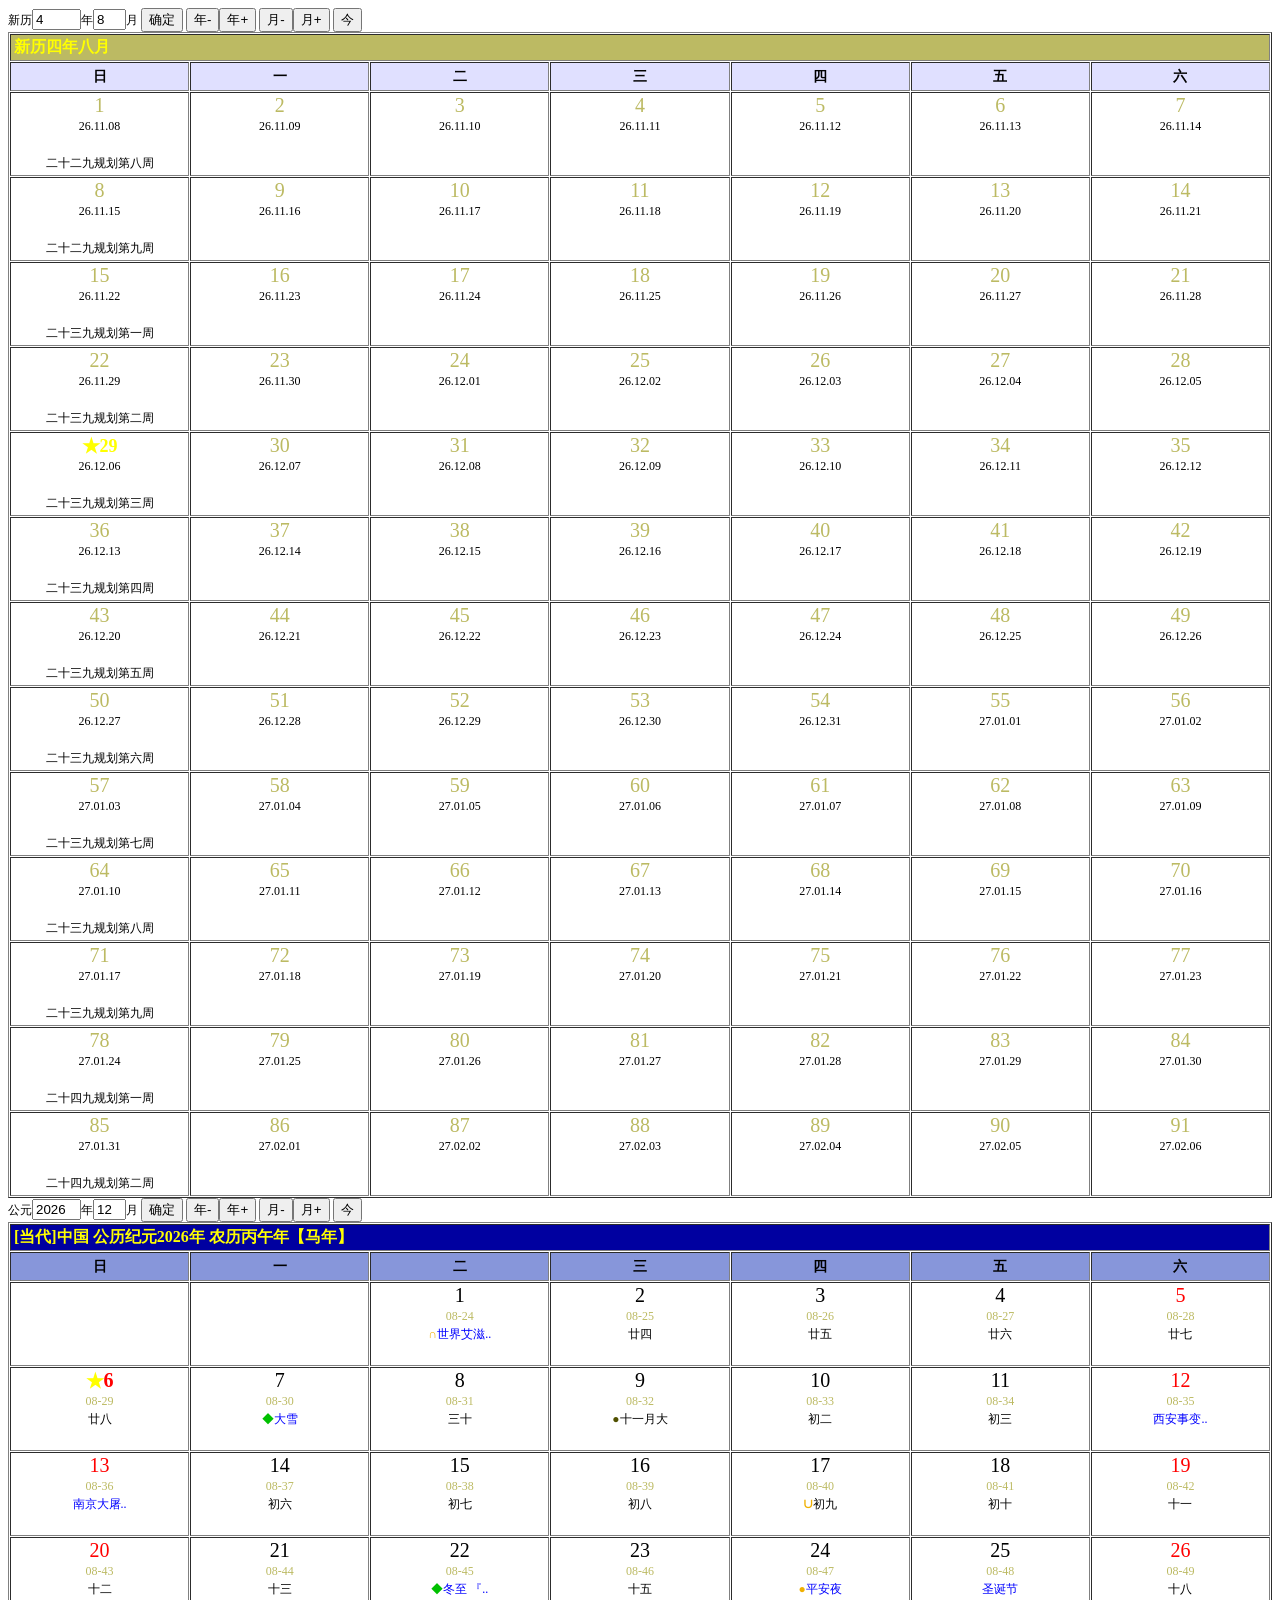
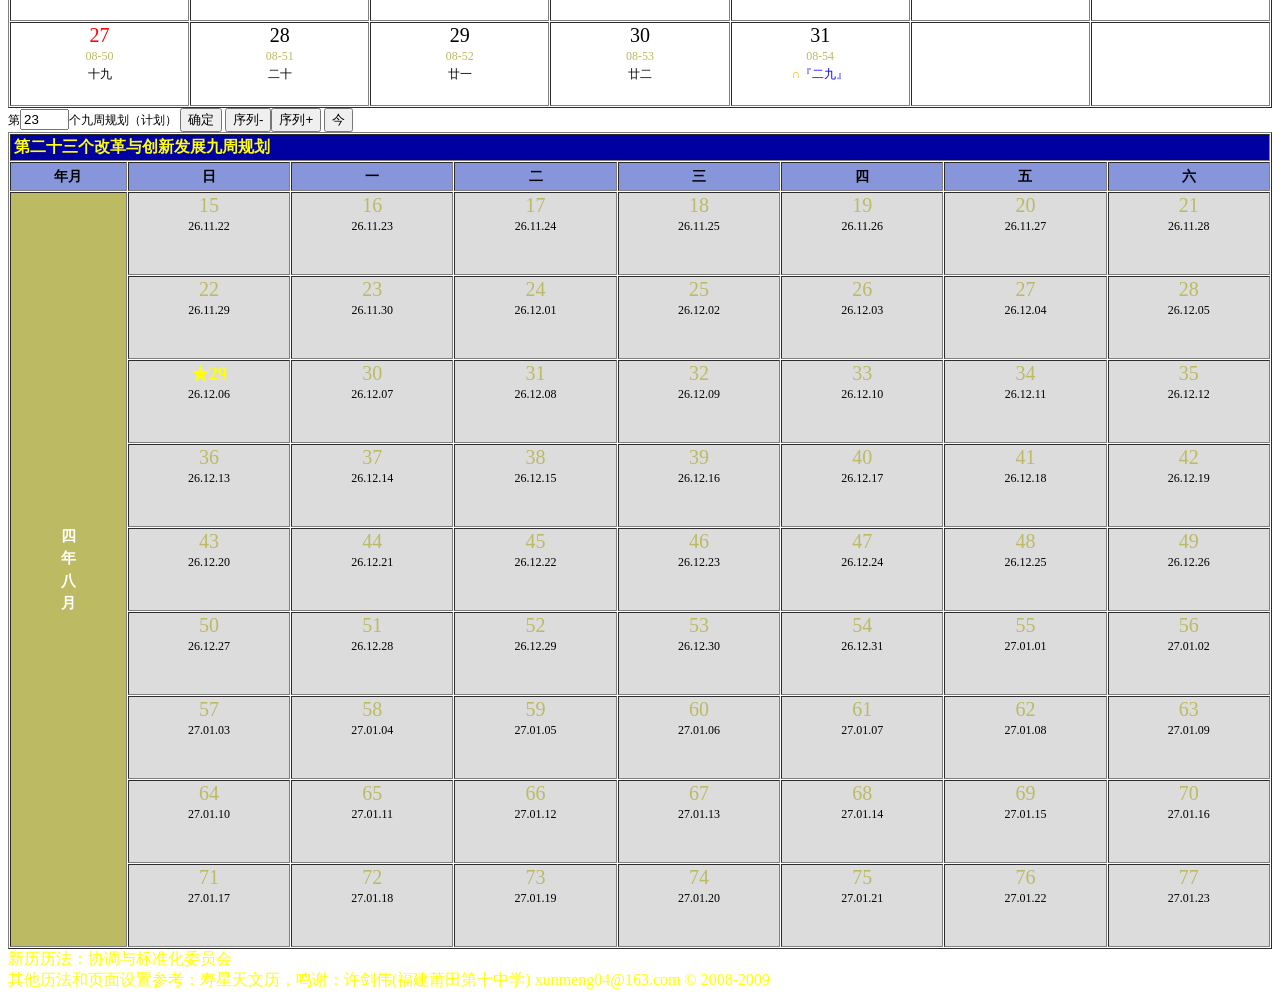
==== commit bcde7b26: "SCOSSLOP show" ====
--- a/index.html
+++ b/index.html
@@ -66,6 +66,7 @@
   <script language=javascript src=tools.js></script><!--工具函数-->
   <script language=javascript src=eph0.js></script> <!--天文常数等-->
   <script language=javascript src=lunar.js></script><!--日历物件-->
+  <script language=javascript src=schedule.js></script><!--日程数据-->
 
   <!--js1E-->
 </head>
@@ -107,6 +108,21 @@
     </td>
   </tr>
 
+  <tr id=page12>
+    <table width="100%" cellspacing=0 cellpadding=0><!--月历表-->
+      <tr>
+        <td>
+          第<input type=text id=SCOSSLOP_seq size=4 value=14>个九周规划（计划）
+          <input type=button value="确定" onclick='getLunar()'>
+          <input type=button value="序列-" onclick='changeSCOSSLOPseq(0)'><input type=button value="序列+" onclick='changeSCOSSLOPseq(1)'>
+          <input type=button onclick='changeSCOSSLOPseq(2)' value='今'><br>
+          <div id=Cal12></div>
+        </td>
+      </tr>
+    </table>
+    </td>
+  </tr>
+
   <!--版权区-->
   <tr>
     <td class=dTop2 colspan=2 align=center>
@@ -141,11 +157,13 @@
     var nowmain = new Date();
     
     var curJDmain = JD.JD(Number(nowmain.getFullYear()), Number(nowmain.getMonth() + 1), Number(nowmain.getDate()));
+    var curSCOSSLOPseq = JD.JDgetSCOSSLOPSeq(curJDmain)
     //Cal9.innerHTML = NC_HTML(3,15,2000000)
     var curNCarrmain = JD.JN(Number(nowmain.getFullYear()), Number(nowmain.getMonth() + 1), Number(nowmain.getDate()));
     Cal9.innerHTML = NC_HTML(curNCarrmain[0], curNCarrmain[1], curJDmain);
     lun.yueLiHTML(Number(nowmain.getFullYear()), Number(nowmain.getMonth() + 1), curJDmain);
     Cal2.innerHTML = lun.pg1;
+    Cal12.innerHTML = SCOSSLOP_HTML(curSCOSSLOPseq, curJDmain);
 
 
 
@@ -170,12 +188,12 @@
       curJD = now / 86400000 - 10957.5 - curTZ / 24; //J2000起算的儒略日数(当前本地时间)
       JD.setFromJD(curJD + J2000);
 
-      if (!fw || fw == 1) {
-        Cml_y.value = JD.Y;
-        Cml_m.value = JD.M;
-        Cml_d.value = JD.D;
-        Cml_his.value = JD.h + ':' + JD.m + ':' + JD.s.toFixed(0);
-      }
+      // if (!fw || fw == 1) {
+      //   Cml_y.value = JD.Y;
+      //   Cml_m.value = JD.M;
+      //   Cml_d.value = JD.D;
+      //   Cml_his.value = JD.h + ':' + JD.m + ':' + JD.s.toFixed(0);
+      // }
 
       if (!fw || fw == 2) {
         Cal_y.value = JD.Y;
@@ -205,6 +223,36 @@
       }
     }
     set_NCdate_screen(0);
+
+    function set_SCOSSLOPseq_screen(fw) { //把当前新历时间置于屏幕的便入框之中
+      var now = new Date();
+      var curJDmain = JD.JD(Number(nowmain.getFullYear()), Number(nowmain.getMonth() + 1), Number(nowmain.getDate()));
+      var curSCOSSLOPseq = JD.JDgetSCOSSLOPSeq(curJDmain)
+
+      if (!fw || fw == 2) {
+        SCOSSLOP_seq.value = curSCOSSLOPseq;
+      }
+    }
+    set_SCOSSLOPseq_screen(0);
+
+    /**********************
+    九周规划（计划）的序列跳转控制函数
+    **********************/
+
+    function changeSCOSSLOPseq(ud) { //跳到上(或下)一九周规划（计划）
+      var seq = Number(SCOSSLOP_seq.value);
+      if (seq <= 0) return;
+      if (ud == 0) {
+        if (seq <= 1) { alert('到顶了！'); return; }
+        SCOSSLOP_seq.value = seq - 1;
+      } else {
+        if (seq >= 1999) { alert('到顶了！'); return; }
+        SCOSSLOP_seq.value = seq + 1;
+      }
+      if (ud == 2) set_SCOSSLOPseq_screen(2);
+      getSCOSSLOP();
+    }
+
 
     /**********************
     新历的年、月跳转控制函数
@@ -339,7 +387,7 @@
         
         lun.yueLiHTML(By, Bm, curJD1);
         Cal2.innerHTML = lun.pg1;
-        Cal4.innerHTML = lun.pg2;
+        // Cal4.innerHTML = lun.pg2;
       }
 
       // showMessD(-2);
@@ -363,8 +411,16 @@
       // showMessD(-2);
     }
 
+    function getSCOSSLOP() {
+      var seq = SCOSSLOP_seq.value;
+      if (seq <= 0) return;
+      curJD1 = getCurJD();
+      Cal12.innerHTML = SCOSSLOP_HTML(seq, curJD1);
+    }
+
     getLunar(); //调用月历页面生成函数
     getNCmonth();
+    getSCOSSLOP();
 
     /**********************
     年历面页生成
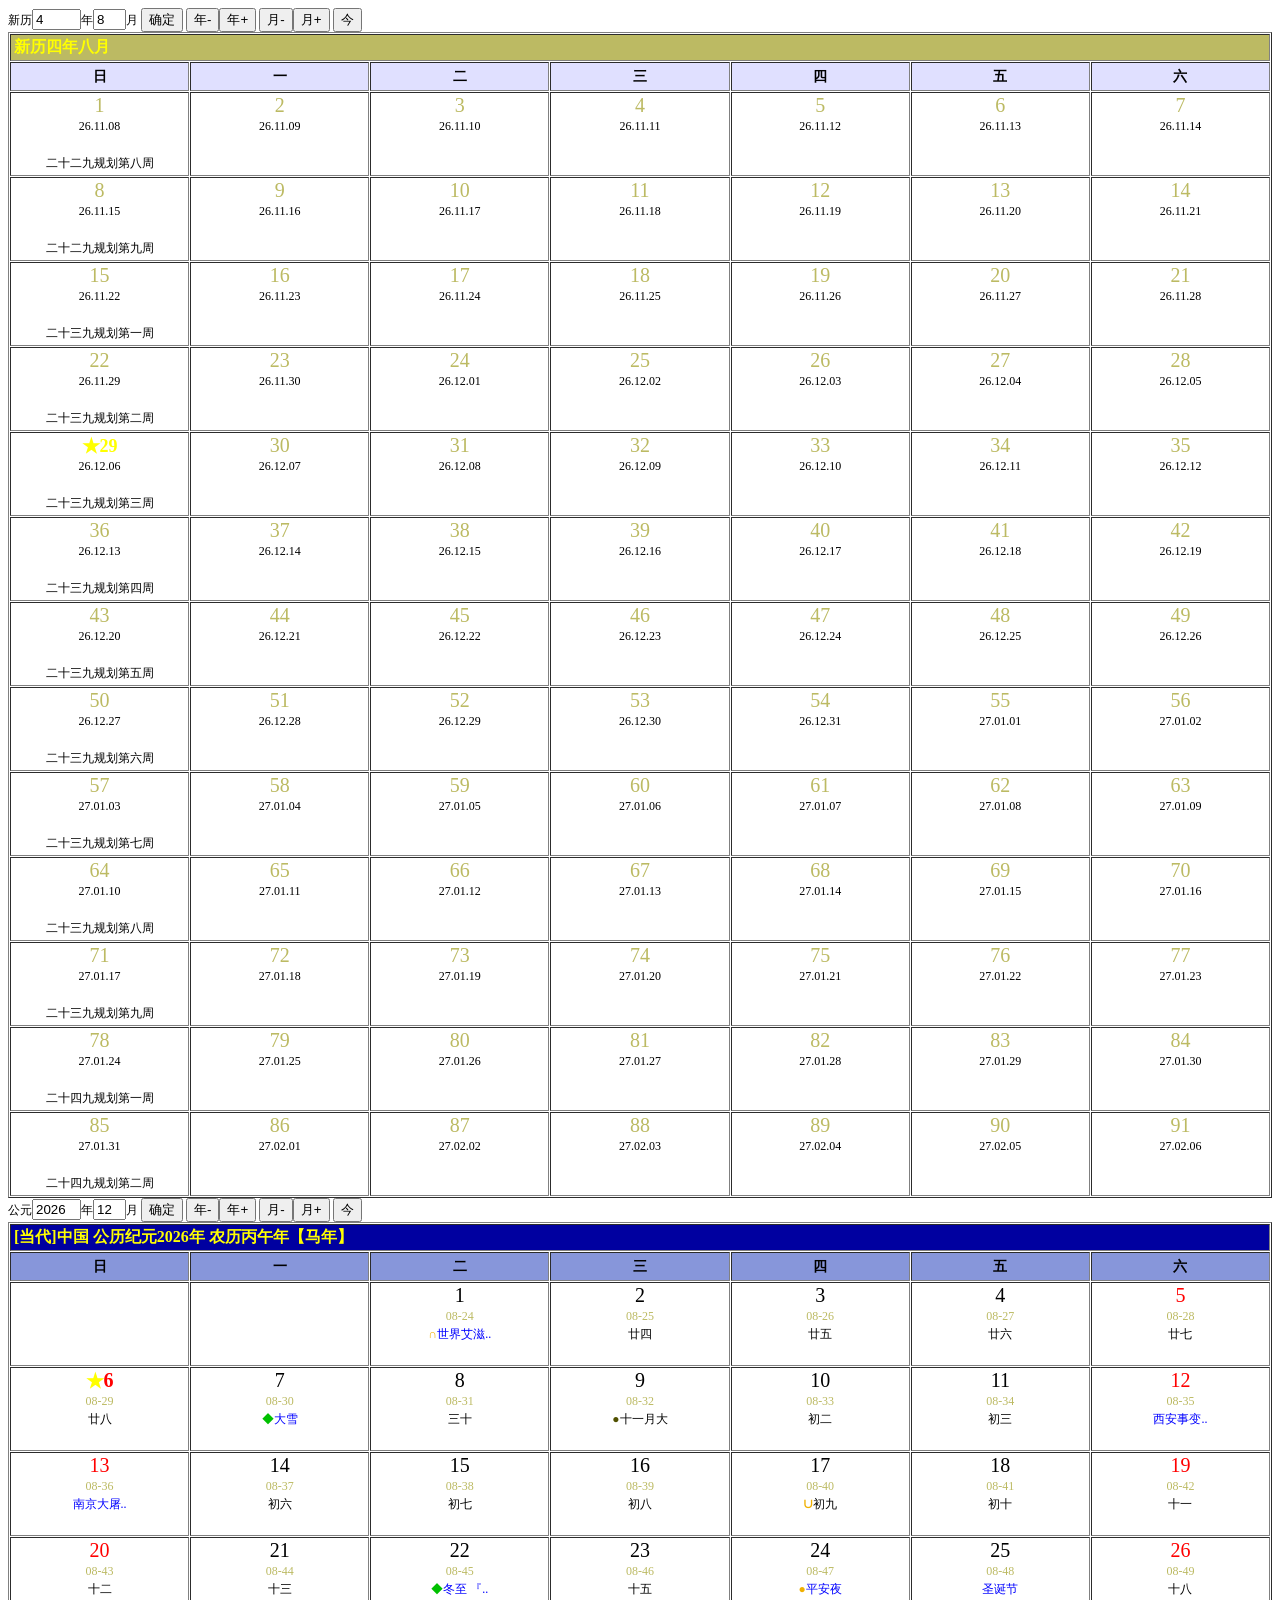
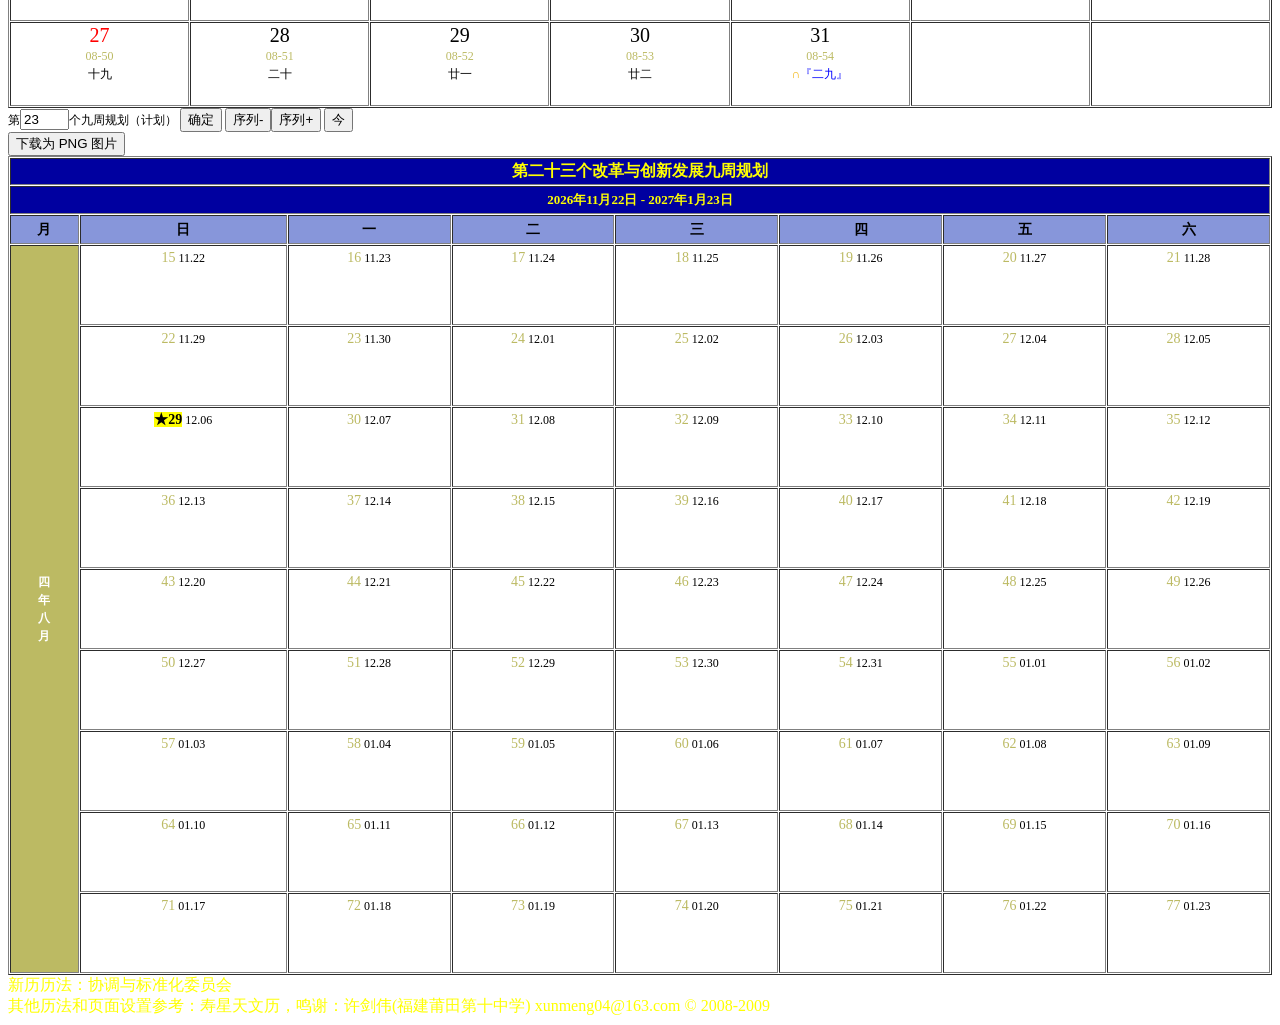
==== commit e043f25e: "Modify: SCOSSLOP" ====
--- a/index.html
+++ b/index.html
@@ -61,6 +61,101 @@
     .dTop2 {
       border-top: 1px solid #C0C0C0
     }
+
+    .text {
+    text-align: center;
+    font-size: 42px;
+    line-height: 2;
+    color: #fff;
+    font-weight: bold;
+  }
+
+  .native-text-shadow {
+    text-shadow: 0 0 4px #32003C;
+  }
+
+  .multiple-text-shadow {
+    text-shadow: 0 0 4px #32003C,
+    0 0 4px #32003C,
+    0 0 4px #32003C,
+    0 0 4px #32003C,
+    0 0 4px #32003C,
+    0 0 4px #32003C,
+    0 0 4px #32003C;
+  }
+
+  .native-webkit-text-stroke {
+    -webkit-text-stroke: 4px #32003C;
+  }
+  .improve-webkit-text-stroke {
+    -webkit-text-stroke: 8px #32003C;
+    position: relative;
+    z-index: 1;
+  }
+  .improve-webkit-text-stroke:after {
+    content: "字体描边 | font stroke";
+    color: #fff;
+    position: absolute;
+    z-index: 2;
+    left: 0;
+    right: 0;
+    top: 0;
+    -webkit-text-stroke-width: 0;
+  }
+
+  /*没有模糊的字体阴影*/
+  /*上，右移动6px则 右上移动距离x,y 轴移动距离应该为 4px （6 / √2 ≈ 4.23 对角线长度为6的正方形的边长）  */
+  .text-stroke-no-blur {
+    text-shadow: 6px 0 0 #32003C,
+    -6px 0 0 #32003C,
+    0 6px 0 #32003C,
+    0 -6px 0 #32003C,
+    4px 4px 0 #32003C,
+    -4px 4px 0 #32003C,
+    4px -4px 0 #32003C,
+    -4px -4px 0 #32003C;
+  }
+
+  .text-stroke {
+    text-shadow: 0 -6px 4px #32003C, /*上*/
+    4px -4px 4px #32003C, /*右上*/
+    6px 0 4px #32003C, /*右*/
+    4px 4px 4px #32003C, /*右下*/
+    0 6px 4px #32003C, /*下*/
+    -4px 4px 4px #32003C, /*左下*/
+    -6px 0 4px #32003C, /*左*/
+    -4px -4px 4px #32003C; /*左上*/
+  }
+
+  .text-stroke-colours {
+    text-shadow: 0 -6px 4px #ff0000, /*上*/
+    4px -4px 4px #46ff00, /*右上*/
+    6px 0 4px #32003c, /*右*/
+    4px 4px 4px #ffffff, /*右下*/
+    0 6px 4px #ffd500, /*下*/
+    -4px 4px 4px #ee00ff, /*左下*/
+    -6px 0 4px #0021ff, /*左*/
+    -4px -4px 4px #000000; /*左上*/
+  }
+  .svg-text-stroke {
+    margin-top: 100px;
+  }
+  .svg-text-stroke svg,
+  .improve-svg-text-stroke svg {
+    overflow: visible;
+    height: 2em;
+  }
+  .svg-text-stroke text,
+  .improve-svg-text-stroke text{
+    text-anchor: middle; /*文本居中*/
+    fill: currentColor;  /*文本颜色*/
+  }
+  .svg-text-stroke text,
+  .improve-svg-text-stroke use{
+    stroke: #32003C;    /*描边颜色*/
+    stroke-width: 4px;  /*控制描边宽度*/
+    stroke-linejoin: round;  /*描边转角处理方式*/
+  }
   </style>
   <!--js1S-->
   <script language=javascript src=tools.js></script><!--工具函数-->
@@ -68,10 +163,48 @@
   <script language=javascript src=lunar.js></script><!--日历物件-->
   <script language=javascript src=schedule.js></script><!--日程数据-->
 
+  <script language=javascript src=html2canvas.min.js></script>
+  
+
   <!--js1E-->
 </head>
 
 <body>
+<!-- 
+  <div class="native-text-shadow text">
+    字体描边 | font stroke
+  </div>
+  <div class="multiple-text-shadow text">
+    字体描边 | font stroke
+  </div>
+  <div class="native-webkit-text-stroke text">
+    字体描边 | font stroke
+  </div>
+  <div class="improve-webkit-text-stroke text">
+    字体描边 | font stroke
+  </div>
+  <div class="text-stroke-no-blur text">
+    字体描边 | font stroke
+  </div>
+  <div class="text-stroke text">
+    字体描边 | font stroke
+  </div>
+  <div class="text-stroke-colours text">
+    字体描边 | font stroke
+  </div>
+
+  <div class="svg-text-stroke text">
+    <svg>
+      <text x='50%' >字体描边 | font stroke</text>
+    </svg>
+  </div>
+  <div class="improve-svg-text-stroke text">
+    <svg>
+      use 会完全复制 text 中的内容-->
+      <!-- <use xlink:href="#text"></use>
+      <text x='50%' id="text">字体描边 | font stroke</text>
+    </svg>
+  </div> -->
   <tr id=page3>
     <table width="100%" cellspacing=0 cellpadding=0><!--月历表-->
       <tr>
@@ -113,9 +246,12 @@
       <tr>
         <td>
           第<input type=text id=SCOSSLOP_seq size=4 value=14>个九周规划（计划）
-          <input type=button value="确定" onclick='getLunar()'>
+          <input type=button value="确定" onclick='getSCOSSLOP()'>
           <input type=button value="序列-" onclick='changeSCOSSLOPseq(0)'><input type=button value="序列+" onclick='changeSCOSSLOPseq(1)'>
           <input type=button onclick='changeSCOSSLOPseq(2)' value='今'><br>
+          <!-- <button onclick="downloadExcel()">下载为 Excel 文件（开发中）</button>
+          <button onclick="downloadAsPDF()">下载为 PDF（开发中）</button> -->
+          <button onclick="downloadAsPNG()">下载为 PNG 图片</button>
           <div id=Cal12></div>
         </td>
       </tr>
@@ -418,6 +554,66 @@
       Cal12.innerHTML = SCOSSLOP_HTML(seq, curJD1);
     }
 
+    // function downloadExcel() {
+    //   const table = document.getElementById("scosslop-table");
+
+    //   // 将 table 转换为 worksheet
+    //   const wb = XLSX.utils.book_new();
+    //   const ws = XLSX.utils.table_to_sheet(table);
+
+    //   // 添加到 workbook 并下载
+    //   XLSX.utils.book_append_sheet(wb, ws, "日历表");
+    //   XLSX.writeFile(wb, "SCOSSLOP_日历.xlsx");
+    // }
+
+    // function downloadAsPDF() {
+    //   const element = document.getElementById("scosslop-table");
+    //   html2pdf().set({
+    //     margin: 10,
+    //     filename: 'SCOSSLOP_九周日历.pdf',
+    //     html2canvas: { scale: 2 },
+    //     jsPDF: { unit: 'mm', format: 'a4', orientation: 'landscape' }
+    //   }).from(element).save();
+    // }
+
+    // function downloadAsPNG() {
+    //   const target = document.getElementById("scosslop-table");
+    //   html2canvas(target, {
+    //     scale: 2,  // 提高分辨率
+    //     useCORS: true
+    //   }).then(canvas => {
+    //     const link = document.createElement("a");
+    //     link.download = "SCOSSLOP_九周日历.png";
+    //     link.href = canvas.toDataURL("image/png");
+    //     link.click();
+    //   });
+    // }
+
+    function downloadAsPNG() {
+      const target = document.getElementById("scosslop-table");
+
+      // 包一层，设置缩放比例
+      const scaled = target.cloneNode(true);
+      const wrapper = document.createElement("div");
+      wrapper.style.transform = "scale(1.1)";
+      wrapper.style.transformOrigin = "top left";
+      wrapper.style.width = "fit-content";
+      wrapper.appendChild(scaled);
+
+      document.body.appendChild(wrapper);
+      html2canvas(scaled, {
+        scale: 3,
+        useCORS: true
+      }).then(canvas => {
+        document.body.removeChild(wrapper);
+        const link = document.createElement("a");
+        link.href = canvas.toDataURL("image/png");
+        link.download = "SCOSSLOP_九周日历.png";
+        link.click();
+      });
+    }
+
+
     getLunar(); //调用月历页面生成函数
     getNCmonth();
     getSCOSSLOP();
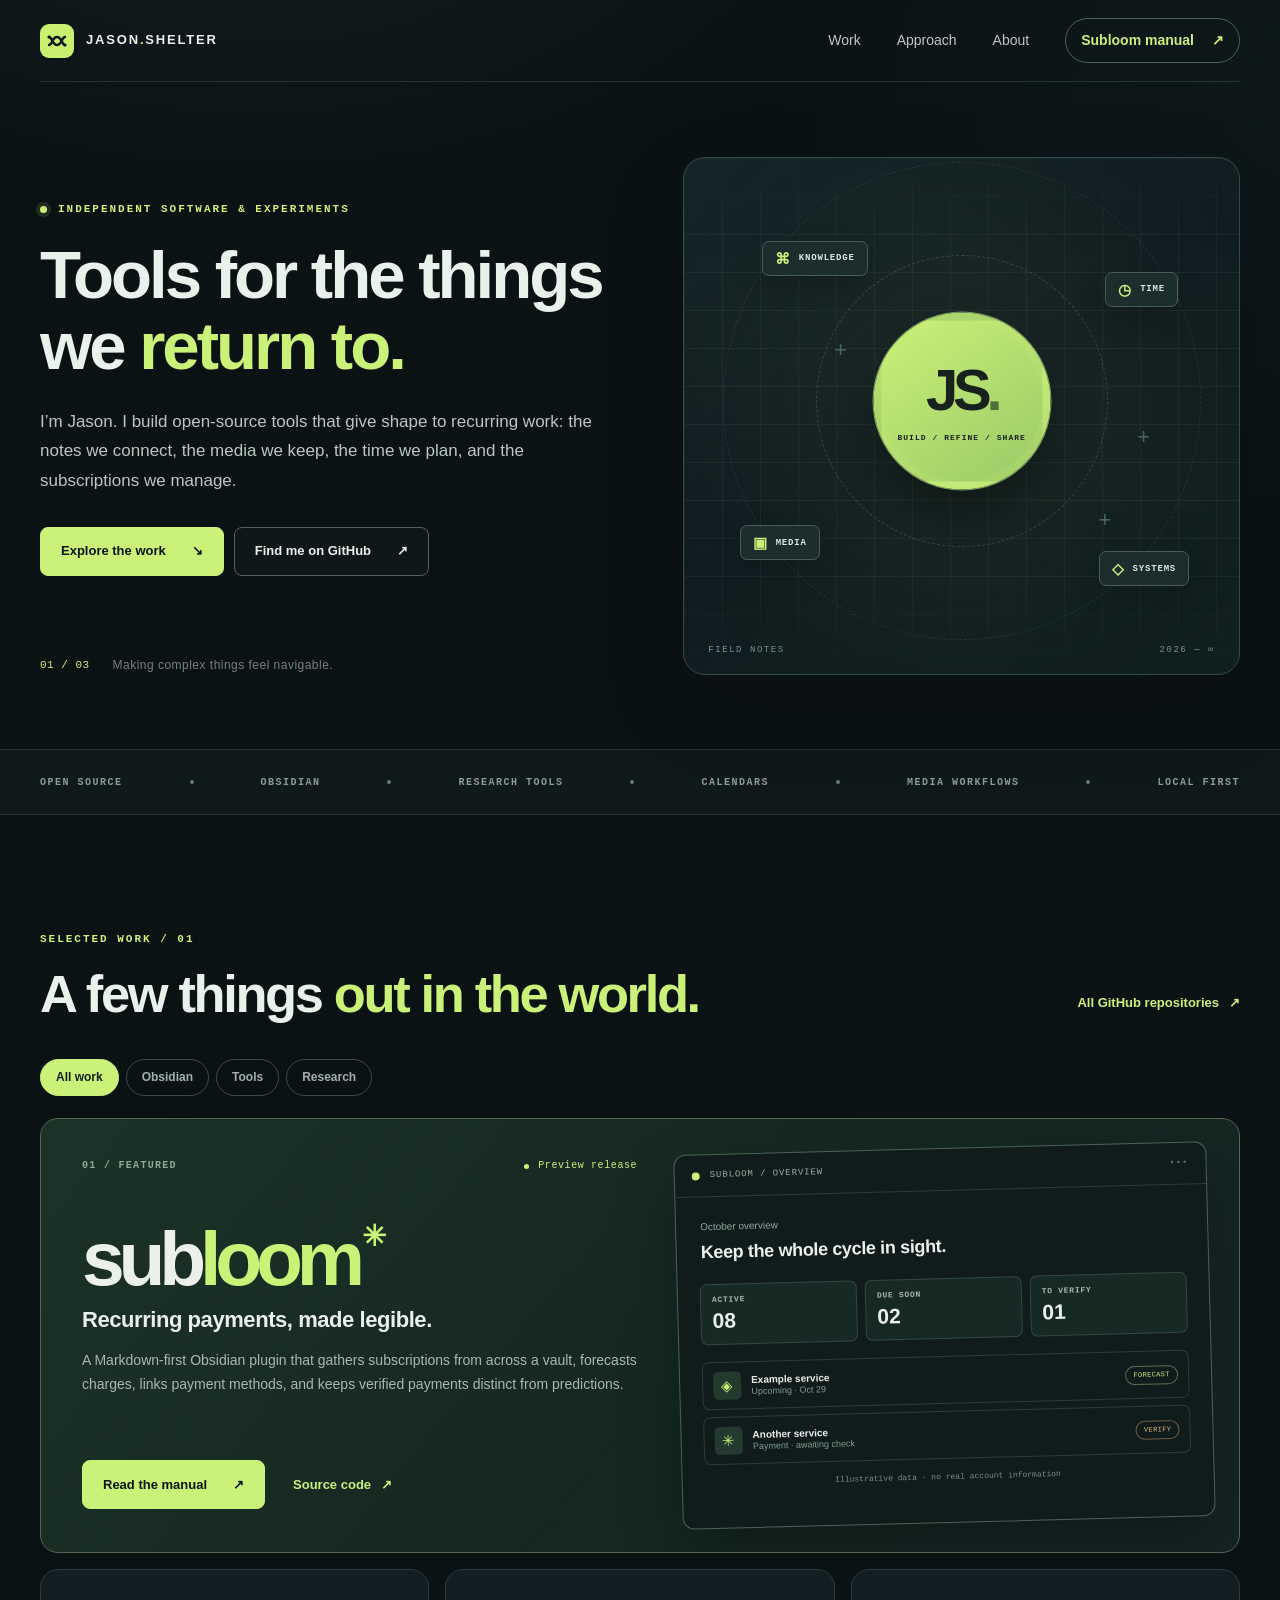
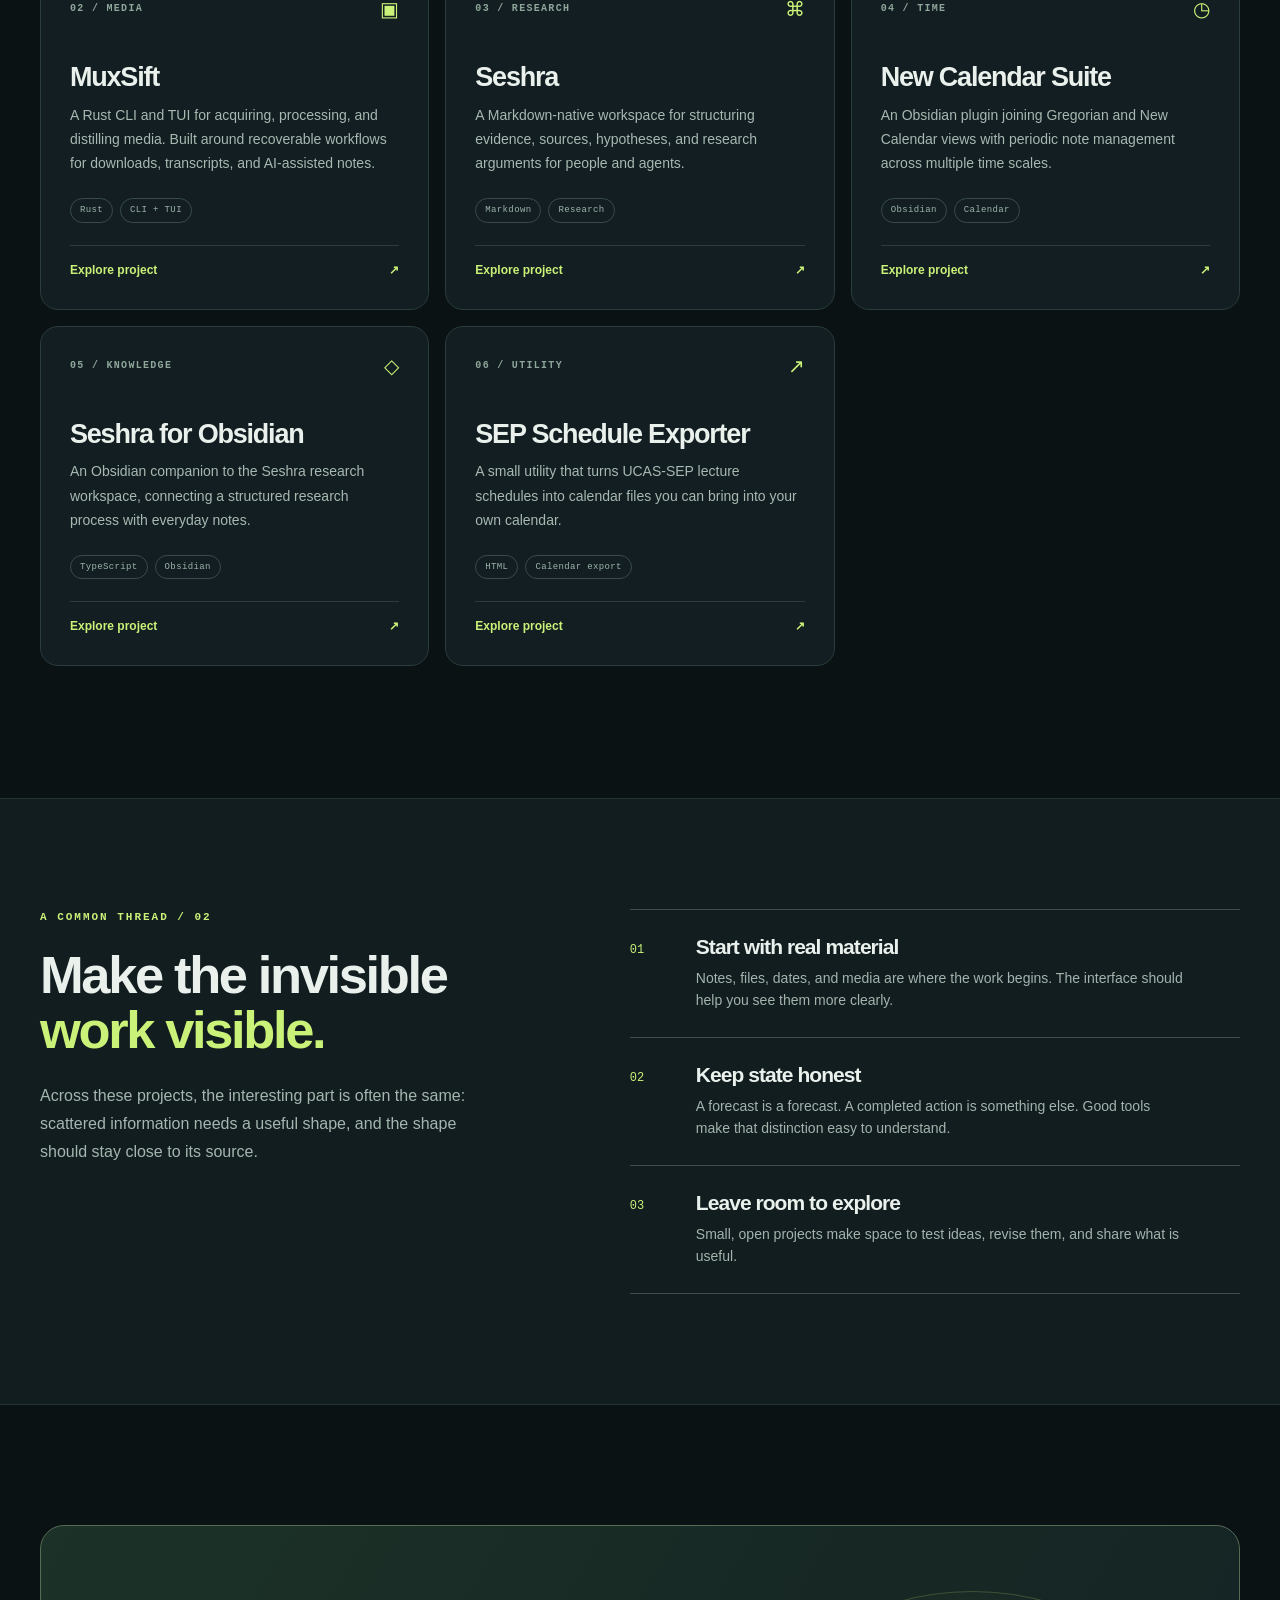
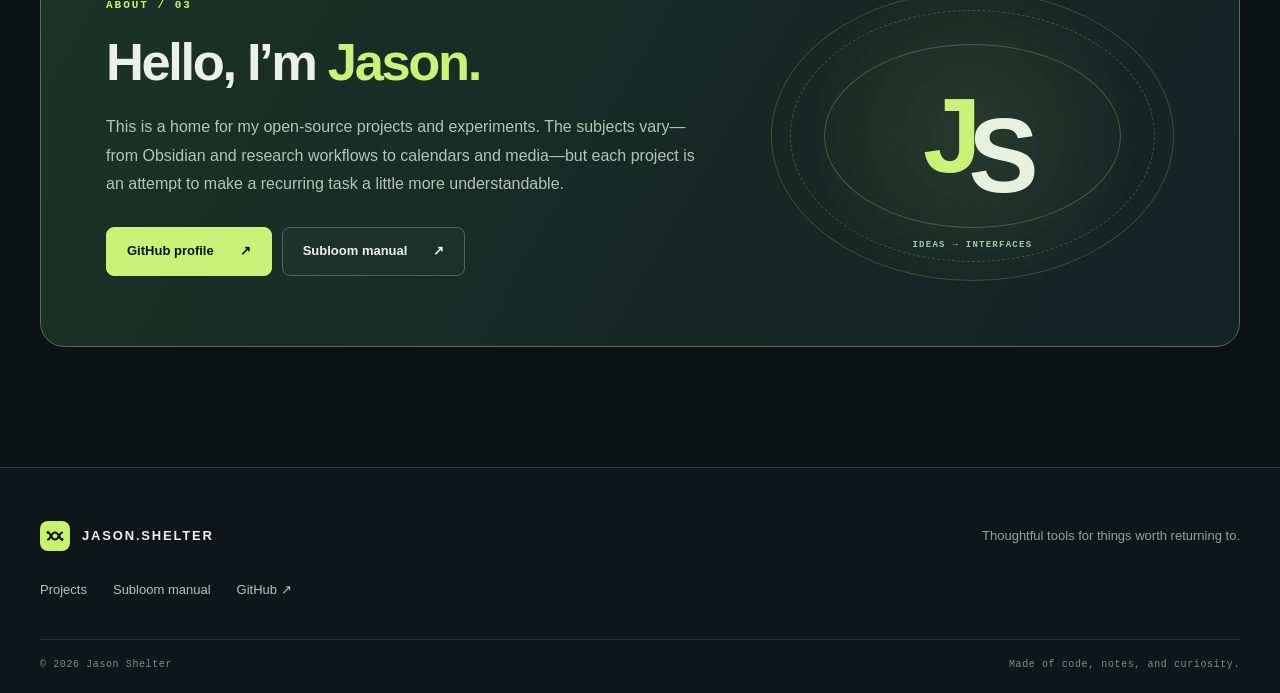
==== commit 547e7f00: "Build portfolio homepage and Subloom manual" ====
--- a/index.html
+++ b/index.html
@@ -1,667 +1,77 @@
-<!DOCTYPE html>
-<html lang="zh-CN">
+<!doctype html>
+<html lang="en">
+<head>
+  <meta charset="utf-8">
+  <meta name="viewport" content="width=device-width, initial-scale=1">
+  <meta name="theme-color" content="#0b1214">
+  <meta name="description" content="Jason Shelter builds thoughtful tools for knowledge, time, media, and everyday systems. Explore open-source projects including Subloom, Seshra, and MuxSift.">
+  <meta property="og:type" content="website">
+  <meta property="og:title" content="Jason Shelter — Tools for the things we return to">
+  <meta property="og:description" content="Open-source projects at the intersection of knowledge, time, media, and everyday systems.">
+  <meta property="og:url" content="https://jasonshelter0.github.io/">
+  <link rel="canonical" href="https://jasonshelter0.github.io/">
+  <link rel="icon" href="/assets/mark.svg" type="image/svg+xml">
+  <link rel="stylesheet" href="/assets/site.css">
+  <script src="/assets/site.js" defer></script>
+  <title>Jason Shelter — Software with a sense of place</title>
+</head>
+<body class="home-page">
+  <a class="skip-link" href="#main">Skip to content</a>
+  <div class="site-shell">
+    <header class="site-header">
+      <a class="brand" href="/" aria-label="Jason Shelter, homepage"><img src="/assets/mark.svg" width="34" height="34" alt=""><span>JASON<span class="brand-dot">.</span>SHELTER</span></a>
+      <button class="nav-toggle" type="button" aria-controls="site-nav" aria-expanded="false" aria-label="Open navigation"><span></span><span></span></button>
+      <nav class="nav" id="site-nav" aria-label="Main navigation">
+        <a href="#work">Work</a><a href="#approach">Approach</a><a href="#about">About</a>
+        <a class="nav-special" href="/subloom/">Subloom manual <span aria-hidden="true">↗</span></a>
+      </nav>
+    </header>
 
-<head>
-  <TITLE>历法转换器-V0.2</TITLE>
-  <!-- <link rel="icon" type="image/png" href="img\CalendarConverter.drawio.png"> -->
-  <META content="新历-公历转换；历法算法源自寿星天文历;天文算法;" name=keywords>
-  <meta http-equiv="Content-Type" content="text/html; charset=utf-8">
-  <meta name="viewport" content="width=device-width,initial-scale=1">
+    <main id="main">
+      <section class="hero section-wrap" aria-labelledby="hero-title">
+        <div class="hero-copy">
+          <p class="eyebrow"><span class="signal-dot" aria-hidden="true"></span> Independent software &amp; experiments</p>
+          <h1 id="hero-title">Tools for the things<br>we <em>return to.</em></h1>
+          <p class="hero-lede">I’m Jason. I build open-source tools that give shape to recurring work: the notes we connect, the media we keep, the time we plan, and the subscriptions we manage.</p>
+          <div class="hero-actions"><a class="button button-primary" href="#work">Explore the work <span aria-hidden="true">↘</span></a><a class="button button-secondary" href="https://github.com/jasonshelter0" target="_blank" rel="noopener noreferrer">Find me on GitHub <span aria-hidden="true">↗</span></a></div>
+          <div class="hero-caption"><span class="mono">01 / 03</span><span>Making complex things feel navigable.</span></div>
+        </div>
+        <div class="hero-visual" role="img" aria-label="An abstract map connecting ideas about knowledge, time, media, and everyday systems">
+          <div class="visual-grid"></div><div class="orbit orbit-one"></div><div class="orbit orbit-two"></div>
+          <span class="visual-cross cross-a" aria-hidden="true">+</span><span class="visual-cross cross-b" aria-hidden="true">+</span><span class="visual-cross cross-c" aria-hidden="true">+</span>
+          <div class="visual-core"><div class="visual-core-mark">JS<span>.</span></div><small>BUILD / REFINE / SHARE</small></div>
+          <div class="visual-node node-knowledge"><span class="node-icon">⌘</span><span>KNOWLEDGE</span></div>
+          <div class="visual-node node-time"><span class="node-icon">◷</span><span>TIME</span></div>
+          <div class="visual-node node-media"><span class="node-icon">▣</span><span>MEDIA</span></div>
+          <div class="visual-node node-systems"><span class="node-icon">◇</span><span>SYSTEMS</span></div>
+          <div class="visual-index"><span>FIELD NOTES</span><span>2026 — ∞</span></div>
+        </div>
+      </section>
 
-  <style>
-    td {
-      font-family: 宋体, serif;
-      font-size: 12px;
-      line-height: 150%
-    }
+      <section class="ticker" aria-label="Areas of work"><div class="ticker-inner"><span>OPEN SOURCE</span><i aria-hidden="true"></i><span>OBSIDIAN</span><i aria-hidden="true"></i><span>RESEARCH TOOLS</span><i aria-hidden="true"></i><span>CALENDARS</span><i aria-hidden="true"></i><span>MEDIA WORKFLOWS</span><i aria-hidden="true"></i><span>LOCAL FIRST</span></div></section>
 
-    .bd0 {
-      border: 0px
-    }
+      <section class="work-section section-wrap" id="work" aria-labelledby="work-title">
+        <div class="section-heading"><div><p class="eyebrow">Selected work / 01</p><h2 id="work-title">A few things <em>out in the world.</em></h2></div><a class="text-link" href="https://github.com/jasonshelter0?tab=repositories" target="_blank" rel="noopener noreferrer">All GitHub repositories <span aria-hidden="true">↗</span></a></div>
+        <div class="filter-bar" role="group" aria-label="Filter projects"><button type="button" class="filter-button is-active" data-filter="all" aria-pressed="true">All work</button><button type="button" class="filter-button" data-filter="obsidian" aria-pressed="false">Obsidian</button><button type="button" class="filter-button" data-filter="tools" aria-pressed="false">Tools</button><button type="button" class="filter-button" data-filter="research" aria-pressed="false">Research</button></div>
+        <div class="project-grid" id="project-grid">
+          <article class="project-card project-featured" data-categories="obsidian tools">
+            <div class="featured-copy"><div class="project-topline"><span class="project-number">01 / FEATURED</span><span class="project-state"><span class="signal-dot" aria-hidden="true"></span> Preview release</span></div><div class="project-wordmark">sub<span>loom</span><span class="wordmark-asterisk">✳</span></div><p class="project-kicker">Recurring payments, made legible.</p><p class="project-description">A Markdown-first Obsidian plugin that gathers subscriptions from across a vault, forecasts charges, links payment methods, and keeps verified payments distinct from predictions.</p><div class="project-links"><a class="button button-primary" href="/subloom/">Read the manual <span aria-hidden="true">↗</span></a><a class="inline-link" href="https://github.com/jasonshelter0/obsidian-subloom" target="_blank" rel="noopener noreferrer">Source code <span aria-hidden="true">↗</span></a></div></div>
+            <div class="featured-graphic" aria-label="Illustrative Subloom dashboard preview"><div class="graphic-top"><span class="graphic-dot"></span><span>SUBLOOM / OVERVIEW</span><span>•••</span></div><div class="graphic-header"><span>October overview</span><strong>Keep the whole cycle in sight.</strong></div><div class="graphic-stats"><div><small>ACTIVE</small><b>08</b></div><div><small>DUE SOON</small><b>02</b></div><div><small>TO VERIFY</small><b>01</b></div></div><div class="graphic-row"><span class="graphic-row-icon">◈</span><span><b>Example service</b><small>Upcoming · Oct 29</small></span><span class="graphic-pill">FORECAST</span></div><div class="graphic-row"><span class="graphic-row-icon">✳</span><span><b>Another service</b><small>Payment · awaiting check</small></span><span class="graphic-pill amber">VERIFY</span></div><p class="graphic-disclaimer">Illustrative data · no real account information</p></div>
+          </article>
+          <article class="project-card" data-categories="tools"><div class="project-topline"><span class="project-number">02 / MEDIA</span><span class="project-glyph" aria-hidden="true">▣</span></div><h3>MuxSift</h3><p class="project-description">A Rust CLI and TUI for acquiring, processing, and distilling media. Built around recoverable workflows for downloads, transcripts, and AI-assisted notes.</p><div class="project-meta"><span>Rust</span><span>CLI + TUI</span></div><a class="card-link" href="https://github.com/jasonshelter0/muxsift" target="_blank" rel="noopener noreferrer" aria-label="Explore MuxSift on GitHub">Explore project <span aria-hidden="true">↗</span></a></article>
+          <article class="project-card" data-categories="research tools"><div class="project-topline"><span class="project-number">03 / RESEARCH</span><span class="project-glyph" aria-hidden="true">⌘</span></div><h3>Seshra</h3><p class="project-description">A Markdown-native workspace for structuring evidence, sources, hypotheses, and research arguments for people and agents.</p><div class="project-meta"><span>Markdown</span><span>Research</span></div><a class="card-link" href="https://github.com/jasonshelter0/seshra" target="_blank" rel="noopener noreferrer" aria-label="Explore Seshra on GitHub">Explore project <span aria-hidden="true">↗</span></a></article>
+          <article class="project-card" data-categories="obsidian tools"><div class="project-topline"><span class="project-number">04 / TIME</span><span class="project-glyph" aria-hidden="true">◷</span></div><h3>New Calendar Suite</h3><p class="project-description">An Obsidian plugin joining Gregorian and New Calendar views with periodic note management across multiple time scales.</p><div class="project-meta"><span>Obsidian</span><span>Calendar</span></div><a class="card-link" href="https://github.com/jasonshelter0/obsidian-new-calendar-suite" target="_blank" rel="noopener noreferrer" aria-label="Explore New Calendar Suite on GitHub">Explore project <span aria-hidden="true">↗</span></a></article>
+          <article class="project-card" data-categories="obsidian research"><div class="project-topline"><span class="project-number">05 / KNOWLEDGE</span><span class="project-glyph" aria-hidden="true">◇</span></div><h3>Seshra for Obsidian</h3><p class="project-description">An Obsidian companion to the Seshra research workspace, connecting a structured research process with everyday notes.</p><div class="project-meta"><span>TypeScript</span><span>Obsidian</span></div><a class="card-link" href="https://github.com/jasonshelter0/obsidian-seshra" target="_blank" rel="noopener noreferrer" aria-label="Explore Seshra for Obsidian on GitHub">Explore project <span aria-hidden="true">↗</span></a></article>
+          <article class="project-card" data-categories="tools"><div class="project-topline"><span class="project-number">06 / UTILITY</span><span class="project-glyph" aria-hidden="true">↗</span></div><h3>SEP Schedule Exporter</h3><p class="project-description">A small utility that turns UCAS-SEP lecture schedules into calendar files you can bring into your own calendar.</p><div class="project-meta"><span>HTML</span><span>Calendar export</span></div><a class="card-link" href="https://github.com/jasonshelter0/ucas-sep-schedule-exporter" target="_blank" rel="noopener noreferrer" aria-label="Explore SEP Schedule Exporter on GitHub">Explore project <span aria-hidden="true">↗</span></a></article>
+        </div>
+        <p class="filter-empty" hidden>No projects in this view yet.</p>
+      </section>
 
-    .bd1 {
-      border: 1px solid #888888;
-      padding: 10px
-    }
+      <section class="approach-section" id="approach" aria-labelledby="approach-title"><div class="section-wrap approach-inner"><div class="approach-intro"><p class="eyebrow">A common thread / 02</p><h2 id="approach-title">Make the invisible <em>work visible.</em></h2><p>Across these projects, the interesting part is often the same: scattered information needs a useful shape, and the shape should stay close to its source.</p></div><div class="principles"><div class="principle"><span class="principle-index">01</span><div><h3>Start with real material</h3><p>Notes, files, dates, and media are where the work begins. The interface should help you see them more clearly.</p></div></div><div class="principle"><span class="principle-index">02</span><div><h3>Keep state honest</h3><p>A forecast is a forecast. A completed action is something else. Good tools make that distinction easy to understand.</p></div></div><div class="principle"><span class="principle-index">03</span><div><h3>Leave room to explore</h3><p>Small, open projects make space to test ideas, revise them, and share what is useful.</p></div></div></div></div></section>
 
-    .bd2 {
-      border: 2px solid #000000
-    }
-
-    .dTop {
-      border-top: 1px solid #000000
-    }
-
-    .dBot {
-      border-bottom: 1px solid #000000
-    }
-
-    .dRig {
-      border-right: 1px solid #888888
-    }
-
-    .dLef {
-      border-left: 1px solid #888888
-    }
-
-    .dRB {
-      border-right: 1px solid #000000;
-      border-bottom: 1px solid #000000
-    }
-
-    .dRT {
-      border-right: 1px solid #000000;
-      border-top: 1px solid #000000
-    }
-
-    .dBot2 {
-      border-bottom: 1px solid #C0C0C0
-    }
-
-    .dTop2 {
-      border-top: 1px solid #C0C0C0
-    }
-
-    .text {
-    text-align: center;
-    font-size: 42px;
-    line-height: 2;
-    color: #fff;
-    font-weight: bold;
-  }
-
-  .native-text-shadow {
-    text-shadow: 0 0 4px #32003C;
-  }
-
-  .multiple-text-shadow {
-    text-shadow: 0 0 4px #32003C,
-    0 0 4px #32003C,
-    0 0 4px #32003C,
-    0 0 4px #32003C,
-    0 0 4px #32003C,
-    0 0 4px #32003C,
-    0 0 4px #32003C;
-  }
-
-  .native-webkit-text-stroke {
-    -webkit-text-stroke: 4px #32003C;
-  }
-  .improve-webkit-text-stroke {
-    -webkit-text-stroke: 8px #32003C;
-    position: relative;
-    z-index: 1;
-  }
-  .improve-webkit-text-stroke:after {
-    content: "字体描边 | font stroke";
-    color: #fff;
-    position: absolute;
-    z-index: 2;
-    left: 0;
-    right: 0;
-    top: 0;
-    -webkit-text-stroke-width: 0;
-  }
-
-  /*没有模糊的字体阴影*/
-  /*上，右移动6px则 右上移动距离x,y 轴移动距离应该为 4px （6 / √2 ≈ 4.23 对角线长度为6的正方形的边长）  */
-  .text-stroke-no-blur {
-    text-shadow: 6px 0 0 #32003C,
-    -6px 0 0 #32003C,
-    0 6px 0 #32003C,
-    0 -6px 0 #32003C,
-    4px 4px 0 #32003C,
-    -4px 4px 0 #32003C,
-    4px -4px 0 #32003C,
-    -4px -4px 0 #32003C;
-  }
-
-  .text-stroke {
-    text-shadow: 0 -6px 4px #32003C, /*上*/
-    4px -4px 4px #32003C, /*右上*/
-    6px 0 4px #32003C, /*右*/
-    4px 4px 4px #32003C, /*右下*/
-    0 6px 4px #32003C, /*下*/
-    -4px 4px 4px #32003C, /*左下*/
-    -6px 0 4px #32003C, /*左*/
-    -4px -4px 4px #32003C; /*左上*/
-  }
-
-  .text-stroke-colours {
-    text-shadow: 0 -6px 4px #ff0000, /*上*/
-    4px -4px 4px #46ff00, /*右上*/
-    6px 0 4px #32003c, /*右*/
-    4px 4px 4px #ffffff, /*右下*/
-    0 6px 4px #ffd500, /*下*/
-    -4px 4px 4px #ee00ff, /*左下*/
-    -6px 0 4px #0021ff, /*左*/
-    -4px -4px 4px #000000; /*左上*/
-  }
-  .svg-text-stroke {
-    margin-top: 100px;
-  }
-  .svg-text-stroke svg,
-  .improve-svg-text-stroke svg {
-    overflow: visible;
-    height: 2em;
-  }
-  .svg-text-stroke text,
-  .improve-svg-text-stroke text{
-    text-anchor: middle; /*文本居中*/
-    fill: currentColor;  /*文本颜色*/
-  }
-  .svg-text-stroke text,
-  .improve-svg-text-stroke use{
-    stroke: #32003C;    /*描边颜色*/
-    stroke-width: 4px;  /*控制描边宽度*/
-    stroke-linejoin: round;  /*描边转角处理方式*/
-  }
-  </style>
-  <!--js1S-->
-  <script language=javascript src=tools.js></script><!--工具函数-->
-  <script language=javascript src=eph0.js></script> <!--天文常数等-->
-  <script language=javascript src=lunar.js></script><!--日历物件-->
-  <script language=javascript src=schedule.js></script><!--日程数据-->
-
-  <script language=javascript src=html2canvas.min.js></script>
-  
-
-  <!--js1E-->
-</head>
-
-<body>
-<!-- 
-  <div class="native-text-shadow text">
-    字体描边 | font stroke
+      <section class="about-section section-wrap" id="about" aria-labelledby="about-title"><div class="about-card"><div><p class="eyebrow">About / 03</p><h2 id="about-title">Hello, I’m <em>Jason.</em></h2><p>This is a home for my open-source projects and experiments. The subjects vary—from Obsidian and research workflows to calendars and media—but each project is an attempt to make a recurring task a little more understandable.</p><div class="about-actions"><a class="button button-primary" href="https://github.com/jasonshelter0" target="_blank" rel="noopener noreferrer">GitHub profile <span aria-hidden="true">↗</span></a><a class="button button-secondary" href="/subloom/">Subloom manual <span aria-hidden="true">↗</span></a></div></div><div class="about-mark" aria-hidden="true"><span>J</span><span>S</span><small>IDEAS → INTERFACES</small></div></div></section>
+    </main>
+    <footer class="site-footer"><div class="footer-main"><a class="brand" href="/"><img src="/assets/mark.svg" width="30" height="30" alt=""><span>JASON<span class="brand-dot">.</span>SHELTER</span></a><p>Thoughtful tools for things worth returning to.</p></div><div class="footer-links"><a href="#work">Projects</a><a href="/subloom/">Subloom manual</a><a href="https://github.com/jasonshelter0" target="_blank" rel="noopener noreferrer">GitHub ↗</a></div><div class="footer-bottom"><span>© <span data-year>2026</span> Jason Shelter</span><span>Made of code, notes, and curiosity.</span></div></footer>
   </div>
-  <div class="multiple-text-shadow text">
-    字体描边 | font stroke
-  </div>
-  <div class="native-webkit-text-stroke text">
-    字体描边 | font stroke
-  </div>
-  <div class="improve-webkit-text-stroke text">
-    字体描边 | font stroke
-  </div>
-  <div class="text-stroke-no-blur text">
-    字体描边 | font stroke
-  </div>
-  <div class="text-stroke text">
-    字体描边 | font stroke
-  </div>
-  <div class="text-stroke-colours text">
-    字体描边 | font stroke
-  </div>
-
-  <div class="svg-text-stroke text">
-    <svg>
-      <text x='50%' >字体描边 | font stroke</text>
-    </svg>
-  </div>
-  <div class="improve-svg-text-stroke text">
-    <svg>
-      use 会完全复制 text 中的内容-->
-      <!-- <use xlink:href="#text"></use>
-      <text x='50%' id="text">字体描边 | font stroke</text>
-    </svg>
-  </div> -->
-  <tr id=page3>
-    <table width="100%" cellspacing=0 cellpadding=0><!--月历表-->
-      <tr>
-        <td>
-          新历<input type=text id=NC_y size=4 value=3>年<input type=text maxlength=2 id=NC_m size=2 value=16>月
-          <input type=button value="确定" onclick='getNCmonth()'>
-          <input type=button value="年-" onclick='changeNCYear(0)'><input type=button value="年+"
-            onclick='changeNCYear(1)'>
-          <input type=button value="月-" onclick='changeNCMonth(0)'><input type=button value="月+"
-            onclick='changeNCMonth(1)'>
-          <input type=button onclick='changeNCMonth(2)' value='今'><br>
-          <div id=Cal9></div>
-        </td>
-      </tr>
-    </table>
-    </td>
-  </tr>
-
-    <!--月历表-->
-  <tr id=page1>
-    <table width="100%" cellspacing=0 cellpadding=0><!--月历表-->
-      <tr>
-        <td>
-          公元<input type=text id=Cal_y size=4 value=2024>年<input type=text maxlength=2 id=Cal_m size=2 value=11>月
-          <input type=button value="确定" onclick='getLunar()'>
-          <input type=button value="年-" onclick='changeYear(0)'><input type=button value="年+" onclick='changeYear(1)'>
-          <input type=button value="月-" onclick='changeMonth(0)'><input type=button value="月+"
-            onclick='changeMonth(1)'>
-          <input type=button onclick='changeMonth(2)' value='今'><br>
-          <div id=Cal2></div>
-        </td>
-      </tr>
-    </table>
-    </td>
-  </tr>
-
-  <tr id=page12>
-    <table width="100%" cellspacing=0 cellpadding=0><!--月历表-->
-      <tr>
-        <td>
-          第<input type=text id=SCOSSLOP_seq size=4 value=14>个九周规划（计划）
-          <input type=button value="确定" onclick='getSCOSSLOP()'>
-          <input type=button value="序列-" onclick='changeSCOSSLOPseq(0)'><input type=button value="序列+" onclick='changeSCOSSLOPseq(1)'>
-          <input type=button onclick='changeSCOSSLOPseq(2)' value='今'><br>
-          <!-- <button onclick="downloadExcel()">下载为 Excel 文件（开发中）</button>
-          <button onclick="downloadAsPDF()">下载为 PDF（开发中）</button> -->
-          <button onclick="downloadAsPNG()">下载为 PNG 图片</button>
-          <div id=Cal12></div>
-        </td>
-      </tr>
-    </table>
-    </td>
-  </tr>
-
-  <!--版权区-->
-  <tr>
-    <td class=dTop2 colspan=2 align=center>
-      <font color=yellow> 新历历法：协调与标准化委员会 <br> 其他历法和页面设置参考：寿星天文历，鸣谢：许剑伟(福建莆田第十中学) xunmeng04@163.com &copy; 2008-2009</font>
-    </td>
-  </tr>
-
-  <!-- </table> -->
-
-  <div id=Cal_pan style="font-size:12px; position:absolute; z-index:1; width:160px;
-filter: shadow(#333333,135);display:none">
-    <div id=Cal_pan_in style="background-color:#5555A0;width:150px;text-align:center;line-height: 150%; color:#FFFFFF;
- display:block;filter:Alpha(opacity=90)">abc</div><br>
-  </div>
-
-  <script language=javascript>
-    
-
-    //发出报警
-    function alarm() {
-      alert("请输入正确的日期");
-    }
-    // alarm();
-    // Cal2.innerHTML = "Shelter!"
-    
-
-    var lun = new Lunar(); //月历全局对象
-    var curJD; //现在日期
-    var curTZ; //当前时区
-    
-    
-    var nowmain = new Date();
-    
-    var curJDmain = JD.JD(Number(nowmain.getFullYear()), Number(nowmain.getMonth() + 1), Number(nowmain.getDate()));
-    var curSCOSSLOPseq = JD.JDgetSCOSSLOPSeq(curJDmain)
-    //Cal9.innerHTML = NC_HTML(3,15,2000000)
-    var curNCarrmain = JD.JN(Number(nowmain.getFullYear()), Number(nowmain.getMonth() + 1), Number(nowmain.getDate()));
-    Cal9.innerHTML = NC_HTML(curNCarrmain[0], curNCarrmain[1], curJDmain);
-    lun.yueLiHTML(Number(nowmain.getFullYear()), Number(nowmain.getMonth() + 1), curJDmain);
-    Cal2.innerHTML = lun.pg1;
-    Cal12.innerHTML = SCOSSLOP_HTML(curSCOSSLOPseq, curJDmain);
-
-
-
-
-
-    function txFormatT(t) { //天象时间格式化输出
-      var t1 = t * 36525 + J2000;
-      var t2 = t1 - dt_T(t1 - J2000) - curTZ / 24;
-      return JD.JD2str(t1) + ' TD '
-        + JD.JD2str(t2).substr(9, 11) + ' UT ';
-    }
-    //==========================
-    //页面生成有关的函数
-    //==========================
-
-    /********************
-    当前时间初始化,在屏幕上显示时间、保存本地时区信息等
-    *********************/
-    function set_date_screen(fw) { //把当前时间置于屏幕的便入框之中
-      var now = new Date();
-      curTZ = now.getTimezoneOffset() / 60; //时区 -8为北京时
-      curJD = now / 86400000 - 10957.5 - curTZ / 24; //J2000起算的儒略日数(当前本地时间)
-      JD.setFromJD(curJD + J2000);
-
-      // if (!fw || fw == 1) {
-      //   Cml_y.value = JD.Y;
-      //   Cml_m.value = JD.M;
-      //   Cml_d.value = JD.D;
-      //   Cml_his.value = JD.h + ':' + JD.m + ':' + JD.s.toFixed(0);
-      // }
-
-      if (!fw || fw == 2) {
-        Cal_y.value = JD.Y;
-        Cal_m.value = JD.M;
-      }
-      curJD = int2(curJD + 0.5);
-    }
-    set_date_screen(0);
-
-    function getCurJD() { //获取当前日期的儒略日数
-      var now = new Date();
-      // document.write(now.getFullYear());
-      // curTZ = now.getTimezoneOffset() / 60; //时区 -8为北京时
-      curJD = JD.JD(Number(now.getFullYear()), Number(now.getMonth() + 1), Number(now.getDate()));
-      // curJD = J2000 + now / 86400000 - 10957.5 - curTZ / 24; //J2000起算的儒略日数(当前本地时间)
-      // // JD.setFromJD(curJD + J2000);
-      return curJD;
-    }
-
-    function set_NCdate_screen(fw) { //把当前新历时间置于屏幕的便入框之中
-      var now = new Date();
-      curJDarr = JD.JN(Number(now.getFullYear()), Number(now.getMonth() + 1), Number(now.getDate()));
-
-      if (!fw || fw == 2) {
-        NC_y.value = curJDarr[0];
-        NC_m.value = curJDarr[1];
-      }
-    }
-    set_NCdate_screen(0);
-
-    function set_SCOSSLOPseq_screen(fw) { //把当前新历时间置于屏幕的便入框之中
-      var now = new Date();
-      var curJDmain = JD.JD(Number(nowmain.getFullYear()), Number(nowmain.getMonth() + 1), Number(nowmain.getDate()));
-      var curSCOSSLOPseq = JD.JDgetSCOSSLOPSeq(curJDmain)
-
-      if (!fw || fw == 2) {
-        SCOSSLOP_seq.value = curSCOSSLOPseq;
-      }
-    }
-    set_SCOSSLOPseq_screen(0);
-
-    /**********************
-    九周规划（计划）的序列跳转控制函数
-    **********************/
-
-    function changeSCOSSLOPseq(ud) { //跳到上(或下)一九周规划（计划）
-      var seq = Number(SCOSSLOP_seq.value);
-      if (seq <= 0) return;
-      if (ud == 0) {
-        if (seq <= 1) { alert('到顶了！'); return; }
-        SCOSSLOP_seq.value = seq - 1;
-      } else {
-        if (seq >= 1999) { alert('到顶了！'); return; }
-        SCOSSLOP_seq.value = seq + 1;
-      }
-      if (ud == 2) set_SCOSSLOPseq_screen(2);
-      getSCOSSLOP();
-    }
-
-
-    /**********************
-    新历的年、月跳转控制函数
-    **********************/
-
-    function changeNCYear(ud) { //跳到上(或下)一年
-      var ny = Number(NC_y.value);
-      var nm = Number(NC_m.value);
-      if (ny <= -1000 || ny >= 999) return;
-      if (ud == 0) {
-        if (ny <= -1000) { alert('到顶了！'); return; }
-        NC_y.value = ny - 1;
-        if (ny == 3 && nm == 16) { NC_m.value = 15; }
-      } else {
-        if (ny >= 999) { alert('到顶了！'); return; }
-        NC_y.value = ny + 1;
-        if (ny == 1 && nm == 16) { NC_m.value = 15; }
-      }
-      getNCmonth();
-    }
-    function changeNCMonth(ud) { //跳到上(或下)下月
-      var ny = Number(NC_y.value);
-      var nm = Number(NC_m.value);
-      if (ud == 0) {
-        if (nm <= 1 && ny <= -10000) { alert('到顶了！'); return; };
-        if ((nm <= 1) && (ny == 3)) {
-          NC_m.value = 15;
-          NC_y.value = 2;
-        } else {
-          if (nm <= 1 && ny != 3) {
-            NC_m.value = 16;
-            NC_y.value = ny - 1;
-          } else { NC_m.value = nm - 1 };
-        }
-      };
-      if (ud == 1) {
-        if (nm >= 16 && ny >= 9999) { alert('到顶了！'); return; }
-        if ((nm >= 15 && ny == 2) || (nm >= 16)) NC_m.value = 1, NC_y.value = ny + 1;
-        else NC_m.value = nm + 1;
-      };
-      if (ud == 2) set_NCdate_screen(2);
-      getNCmonth();
-    }
-
-    /**********************
-    公历月历的年、月跳转控制函数
-    **********************/
-
-    function changeYear(ud) { //跳到上(或下)一年
-      var y = year2Ayear(Cal_y.value);
-      if (y == -10000) return;
-      if (ud == 0) {
-        if (y <= -10000) { alert('到顶了！'); return; }
-        Cal_y.value = Ayear2year(y - 1);
-      } else {
-        if (y >= 9999) { alert('到顶了！'); return; }
-        Cal_y.value = Ayear2year(y + 1);
-      }
-      getLunar();
-    }
-    function changeMonth(ud) { //跳到上(或下)下月
-      var y, m;
-      y = year2Ayear(Cal_y.value);
-      m = Cal_m.value - 0;
-      if (ud == 0) {
-        if (m <= 1 && y <= -10000) { alert('到顶了！'); return; }
-        if (m <= 1) Cal_m.value = 12, Cal_y.value = Ayear2year(y - 1);
-        else Cal_m.value = m - 1;
-      }
-      if (ud == 1) {
-        if (m >= 12 && y >= 9999) { alert('到顶了！'); return; }
-        if (m >= 12) Cal_m.value = 1, Cal_y.value = Ayear2year(y + 1);
-        else Cal_m.value = m + 1;
-      }
-      if (ud == 2) set_date_screen(2);
-      getLunar();
-    }
-
-    /**********************
-    日历(某日)信息页面生成
-    **********************/
-    function showMessD(n) { //显时本月第n日的摘要信息。调用前应先执月历页面生成，产生有效的lun对象
-      if (event) { if (event.ctrlKey) return; }
-      if (!lun.dn || n >= lun.dn) return;
-      var vJ = Sel2.vJ - 0, vW = Sel2.vW - 0;
-
-      if (n == -1) { //鼠标移出日期上方
-        Cal_pan.style.display = 'none';
-        Cal5.innerHTML = Cal5.bak;
-      }
-      if (n == -2) Cal5.bak = Cal5.innerHTML = RTS1(curJD, vJ, vW, curTZ);
-      if (n < 0) return;
-      //显示n指定的日期信息
-      var ob = lun.lun[n];
-      Cal5.innerHTML = RTS1(ob.d0, vJ, vW, curTZ);
-      if (window.event && window.event.srcElement.tagName == 'SPAN') { //鼠标移过日期上方
-        s = Ayear2year(ob.y) + '年' + ob.m + '月' + ob.d + '日<br>'
-        s += 'SDRB ' + JD.JS(ob.y, ob.m, ob.d) + '</br>';
-        var arrN = JD.JN(ob.y, ob.m, ob.d);
-        s += '新历' + JD.NumberToChinese(arrN[0]) + '年' + JD.NumberToChinese(arrN[1]) + '月' + JD.NumberToChinese(arrN[2]) + '日</br>';
-        s += JD.JgetSCOSSLOPSeq(ob.y, ob.m, ob.d) + '</br>';
-        s += JD.JgetSemWeekSeq(ob.y, ob.m, ob.d, 2024, 2, 25, 20, '大三下') + '</br>';
-        s += ob.Lyear3 + '年 星期' + JD.Weeks[ob.week] + ' ' + ob.XiZ + '<br>';
-        s += ob.Lyear4 + '年 ' + ob.Lleap + ob.Lmc + '月' + (ob.Ldn > 29 ? '大 ' : '小 ') + ob.Ldc + '日<br>';
-        s += ob.Lyear2 + '年 ' + ob.Lmonth2 + '月 ' + ob.Lday2 + '日<br>';
-        s += 'JD ' + (ob.d0 + J2000) + '(' + ob.d0 + ')<br>';
-        if (ob.yxmc) s += ob.yxmc + ' ' + ob.yxsj + ' ';
-        if (ob.jqmc) s += '定' + ob.jqmc + ' ' + ob.jqsj + '<br>';
-        else { if (ob.Ljq) s += ob.Ljq + '<br>'; }
-        if (ob.A) s += ob.A + ' ';
-        if (ob.B) s += ob.B + ' ';
-        if (ob.C) s += ob.C;
-        Cal_pan.style.display = 'block'; //先显示再传值屏幕流畅
-        Cal_pan_in.innerHTML = s;
-        Cal_pan.style.left = window.event.x + document.body.scrollLeft + ((ob.week > 3) ? -180 : 20) + 'px';
-        Cal_pan.style.top = window.event.y + document.body.scrollTop - ((ob.weeki < 2) ? 0 : 100) + 'px';
-      }
-    }
-
-
-    /**********************
-    月历页面生成
-    **********************/
-    function getLunar() { //月历页面生成
-
-      var By = year2Ayear(Cal_y.value);
-      var Bm = Cal_m.value - 0;
-      if (By == -10000) return;
-      curJD1 = getCurJD(); //当前时间
-
-      if (!lun.dn || lun.y != By || lun.m != Bm) {  //月历未计算
-        
-        lun.yueLiHTML(By, Bm, curJD1);
-        Cal2.innerHTML = lun.pg1;
-        // Cal4.innerHTML = lun.pg2;
-      }
-
-      // showMessD(-2);
-    }
-    /**********************
-    月历页面生成
-    **********************/
-    function getNCmonth() { //月历页面生成
-
-      var Ny = NC_y.value;
-      var Nm = NC_m.value;
-      if (Ny <= -1000) return;
-
-      //if (!lun.dn || lun.y != By || lun.m != Bm) {  //月历未计算
-      curJD1 = getCurJD();
-      Cal9.innerHTML = NC_HTML(Ny, Nm, curJD1);
-      // if (Cal9.innerHTML != '') Cal9.innerHTML += '新历生成中...';
-      // Cal2.innerHTML = lun.pg1;
-      // Cal4.innerHTML = lun.pg2;
-
-      // showMessD(-2);
-    }
-
-    function getSCOSSLOP() {
-      var seq = SCOSSLOP_seq.value;
-      if (seq <= 0) return;
-      curJD1 = getCurJD();
-      Cal12.innerHTML = SCOSSLOP_HTML(seq, curJD1);
-    }
-
-    // function downloadExcel() {
-    //   const table = document.getElementById("scosslop-table");
-
-    //   // 将 table 转换为 worksheet
-    //   const wb = XLSX.utils.book_new();
-    //   const ws = XLSX.utils.table_to_sheet(table);
-
-    //   // 添加到 workbook 并下载
-    //   XLSX.utils.book_append_sheet(wb, ws, "日历表");
-    //   XLSX.writeFile(wb, "SCOSSLOP_日历.xlsx");
-    // }
-
-    // function downloadAsPDF() {
-    //   const element = document.getElementById("scosslop-table");
-    //   html2pdf().set({
-    //     margin: 10,
-    //     filename: 'SCOSSLOP_九周日历.pdf',
-    //     html2canvas: { scale: 2 },
-    //     jsPDF: { unit: 'mm', format: 'a4', orientation: 'landscape' }
-    //   }).from(element).save();
-    // }
-
-    // function downloadAsPNG() {
-    //   const target = document.getElementById("scosslop-table");
-    //   html2canvas(target, {
-    //     scale: 2,  // 提高分辨率
-    //     useCORS: true
-    //   }).then(canvas => {
-    //     const link = document.createElement("a");
-    //     link.download = "SCOSSLOP_九周日历.png";
-    //     link.href = canvas.toDataURL("image/png");
-    //     link.click();
-    //   });
-    // }
-
-    function downloadAsPNG() {
-      const target = document.getElementById("scosslop-table");
-
-      // 包一层，设置缩放比例
-      const scaled = target.cloneNode(true);
-      const wrapper = document.createElement("div");
-      wrapper.style.transform = "scale(1.1)";
-      wrapper.style.transformOrigin = "top left";
-      wrapper.style.width = "fit-content";
-      wrapper.appendChild(scaled);
-
-      document.body.appendChild(wrapper);
-      html2canvas(scaled, {
-        scale: 3,
-        useCORS: true
-      }).then(canvas => {
-        document.body.removeChild(wrapper);
-        const link = document.createElement("a");
-        link.href = canvas.toDataURL("image/png");
-        link.download = "SCOSSLOP_九周日历.png";
-        link.click();
-      });
-    }
-
-
-    getLunar(); //调用月历页面生成函数
-    getNCmonth();
-    getSCOSSLOP();
-
-    /**********************
-    年历面页生成
-    **********************/
-    // function getNianLi(dy) { //dy起始年份偏移数
-    //   y = year2Ayear(Cp2_y.value); if (y == -10000) return;         //检查输入值
-    //   y += dy; Cp2_y.value = Ayear2year(y); //加上偏移年数
-    //   if (y < -10000) { alert('到底了'); return; } //检查输入值
-    //   if (Cp2_tg.checked) Cal7.innerHTML = Ayear2year(y) + '年<br>' + nianLiHTML(y, '');
-    //   else Cal7.innerHTML = Ayear2year(y) + '年<br>' + nianLi2HTML(y);
-    // }
-    // function getNianLiN() { //dy起始年份偏移数
-    //   y = year2Ayear(Cp2_y.value);
-    //   if (y == -10000) return; //检查输入值
-    //   n = Cp2_n.value - 0;
-    //   if (n < 1 || n > 500) { alert("超出范围"); return; }
-    //   var i, s = '';
-    //   for (i = 0; i < n; i++) {
-    //     if (Cp2_tg.checked) s += Ayear2year(y + i) + '年<br>' + nianLiHTML(y + i, '');
-    //     else s += Ayear2year(y + i) + '年<br>' + nianLi2HTML(y + i);
-    //   }
-    //   Cal7.innerHTML = s;
-    // }
-
-    /**********************
-    时钟1秒定时
-    **********************/
-    // function tick() { //即时坐标计算
-    //   var now = new Date();
-    //   show_clock(now);
-    //   zb_calc();
-    //   window.setTimeout("tick()", 1000);
-    // }
-    // tick(); //触发时钟
-    // document.write("Jason!")
-
-  </script>
-
-  <!--
- 以下部分是工具函数等与日历无直接关系，如果不需要可以删除
- 1、测试工具
- 2、说明书
-
--->
-
 </body>
-
-</html>+</html>
--- a/assets/site.css
+++ b/assets/site.css
@@ -0,0 +1,17 @@
+:root{color-scheme:dark;--bg:#0b1214;--bg-soft:#101a1d;--panel:#142024;--panel-raised:#19272b;--ink:#eaf1ec;--muted:#9baaa7;--quiet:#6f8280;--line:#2c3c3e;--line-soft:#223235;--accent:#caf178;--accent-dark:#18281a;--cyan:#91d6d2;--amber:#e9bb79;--radius:18px;--wrap:1240px;--mono:ui-monospace,SFMono-Regular,Consolas,"Liberation Mono",monospace;--sans:Inter,"Aptos","Segoe UI",Arial,sans-serif}
+*{box-sizing:border-box}html{scroll-behavior:smooth;scroll-padding-top:90px}body{margin:0;background:var(--bg);color:var(--ink);font-family:var(--sans);font-size:16px;line-height:1.6;-webkit-font-smoothing:antialiased}body::before{content:"";position:fixed;inset:0;pointer-events:none;z-index:-1;background:radial-gradient(900px 500px at 20% -15%,rgba(129,174,149,.08),transparent 70%),radial-gradient(900px 700px at 105% 10%,rgba(54,114,119,.065),transparent 68%)}a{color:inherit;text-decoration:none}button{font:inherit}button,a{-webkit-tap-highlight-color:transparent}img{max-width:100%}::selection{background:var(--accent);color:#07100e}:focus-visible{outline:2px solid var(--accent);outline-offset:4px}.skip-link{position:absolute;top:-60px;left:14px;z-index:100;background:var(--accent);color:#101a14;padding:8px 14px;border-radius:8px}.skip-link:focus{top:12px}.site-shell{min-height:100vh;overflow:hidden}.section-wrap{width:min(var(--wrap),calc(100% - 80px));margin-inline:auto}.mono,.eyebrow,.project-number,.project-meta,.project-state,.principle-index,.visual-index,.footer-bottom,.graphic-top,.graphic-pill,.graphic-disclaimer{font-family:var(--mono)}
+.site-header{height:82px;width:min(var(--wrap),calc(100% - 80px));margin-inline:auto;display:flex;align-items:center;justify-content:space-between;border-bottom:1px solid var(--line-soft);position:relative;z-index:20}.brand{display:inline-flex;align-items:center;gap:12px;white-space:nowrap;font-size:13px;letter-spacing:.14em;font-weight:800}.brand img{display:block;flex:none}.brand-dot{color:var(--accent)}.nav{display:flex;align-items:center;gap:36px;font-size:14px;color:#bbc9c3}.nav>a{transition:color .2s}.nav>a:hover,.footer-links a:hover{color:var(--accent)}.nav .nav-special{padding:10px 15px;border:1px solid #4c6057;border-radius:100px;color:var(--accent);font-weight:650;display:inline-flex;gap:18px;align-items:center}.nav-special:hover{border-color:var(--accent);background:#192b21}.nav-toggle{display:none}.eyebrow{display:flex;align-items:center;gap:11px;color:var(--accent);font-size:11px;font-weight:700;text-transform:uppercase;letter-spacing:.18em;margin:0 0 20px}.signal-dot{width:7px;height:7px;border-radius:50%;background:var(--accent);box-shadow:0 0 0 4px rgba(202,241,120,.12);flex:none;display:inline-block}
+h1,h2,h3,p{margin-top:0}h1,h2,h3{line-height:1.06;letter-spacing:-.045em;font-weight:670}h1 em,h2 em{font-style:normal;color:var(--accent)}.button{display:inline-flex;align-items:center;justify-content:space-between;gap:26px;min-height:49px;padding:12px 20px;border-radius:8px;font-size:13px;font-weight:700;transition:transform .2s,background .2s,border-color .2s;white-space:nowrap}.button:hover{transform:translateY(-2px)}.button-primary{background:var(--accent);color:#0a1511;border:1px solid var(--accent)}.button-primary:hover{background:#daf6a0}.button-secondary{border:1px solid #536260;background:rgba(255,255,255,.025);color:var(--ink)}.button-secondary:hover{border-color:var(--accent);background:#15221e}.inline-link,.text-link{font-size:13px;font-weight:700;color:var(--accent);display:inline-flex;align-items:center;gap:10px}.inline-link:hover,.text-link:hover{text-decoration:underline;text-underline-offset:4px}
+.hero{display:grid;grid-template-columns:1.02fr .98fr;min-height:667px;align-items:stretch;gap:64px;padding-block:75px 74px}.hero-copy{display:flex;flex-direction:column;align-items:flex-start;padding-top:44px}.hero h1{font-size:clamp(56px,5.25vw,80px);max-width:740px;margin:0 0 26px}.hero-lede{font-size:17px;line-height:1.72;color:#b8c7c2;max-width:570px;margin-bottom:32px}.hero-actions{display:flex;flex-wrap:wrap;gap:10px}.hero-caption{display:flex;align-items:center;gap:23px;margin-top:auto;padding-top:38px;color:var(--quiet);font-size:12px;letter-spacing:.04em}.hero-caption .mono{color:var(--accent);font-size:11px}.hero-visual{position:relative;isolation:isolate;min-height:514px;border:1px solid #35484a;border-radius:22px;background:linear-gradient(148deg,#152527 0%,#101c20 47%,#10201e 100%);overflow:hidden;box-shadow:inset 0 1px rgba(255,255,255,.035),0 32px 90px rgba(0,0,0,.13)}.hero-visual::before{content:"";position:absolute;width:320px;height:320px;left:50%;top:48%;transform:translate(-50%,-50%);border-radius:50%;background:var(--accent);filter:blur(120px);opacity:.075}.visual-grid{position:absolute;inset:0;background-image:linear-gradient(rgba(186,221,203,.06) 1px,transparent 1px),linear-gradient(90deg,rgba(186,221,203,.06) 1px,transparent 1px);background-size:38px 38px;mask-image:linear-gradient(to bottom,transparent 0%,#000 15%,#000 80%,transparent 100%)}.orbit{position:absolute;border:1px dashed rgba(155,193,174,.23);border-radius:50%;left:50%;top:47%;transform:translate(-50%,-50%)}.orbit-one{width:292px;height:292px}.orbit-two{width:478px;height:478px;border-color:rgba(155,193,174,.12)}.visual-core{position:absolute;z-index:3;width:177px;height:177px;border-radius:50%;left:50%;top:47%;transform:translate(-50%,-50%);background:linear-gradient(145deg,#c9f078,#9bc967);border:8px solid rgba(202,241,120,.14);box-shadow:0 0 0 1px #7d9f64,0 25px 45px rgba(0,0,0,.3);display:flex;flex-direction:column;align-items:center;justify-content:center;color:#17221c}.visual-core-mark{font-size:58px;line-height:1;font-weight:750;letter-spacing:-.09em}.visual-core-mark span{color:#526f3b}.visual-core small{font:700 8px var(--mono);letter-spacing:.13em;margin-top:14px}.visual-node{position:absolute;z-index:4;display:flex;gap:8px;align-items:center;padding:9px 12px;border:1px solid #475c58;border-radius:7px;background:#1c2d2d;box-shadow:0 10px 26px rgba(0,0,0,.18);color:#d9e7df;font:700 9px var(--mono);letter-spacing:.09em}.node-icon{color:var(--accent);font-size:15px;font-family:var(--sans);line-height:1}.node-knowledge{left:14%;top:16%}.node-time{right:11%;top:22%}.node-media{left:10%;bottom:22%}.node-systems{right:9%;bottom:17%}.visual-cross{position:absolute;color:#6d9b8c;font:300 22px var(--mono);opacity:.55}.cross-a{left:27%;top:35%}.cross-b{right:23%;top:68%}.cross-c{right:16%;top:52%}.visual-index{position:absolute;display:flex;justify-content:space-between;left:24px;right:24px;bottom:17px;color:#77938d;font-size:9px;letter-spacing:.17em}
+.ticker{border-block:1px solid var(--line-soft);background:#0f191b}.ticker-inner{width:min(var(--wrap),calc(100% - 80px));margin:auto;min-height:64px;display:flex;align-items:center;justify-content:space-between;gap:22px;overflow:auto;white-space:nowrap;scrollbar-width:none}.ticker-inner::-webkit-scrollbar{display:none}.ticker span{font:700 10px var(--mono);letter-spacing:.15em;color:#879d96}.ticker i{display:block;flex:none;width:4px;height:4px;background:#617e6f;border-radius:50%}
+.work-section{padding-block:116px 132px}.section-heading{display:flex;justify-content:space-between;align-items:end;gap:25px;margin-bottom:38px}.section-heading h2,.approach-intro h2,.about-card h2{font-size:clamp(42px,4.1vw,64px);margin:0}.section-heading .eyebrow{margin-bottom:17px}.section-heading .text-link{margin-bottom:7px;white-space:nowrap}.filter-bar{display:flex;gap:7px;flex-wrap:wrap;margin-bottom:22px}.filter-button{background:none;border:1px solid #3b4d4e;color:#a1b1ac;padding:8px 15px;border-radius:100px;cursor:pointer;font-size:12px;font-weight:700}.filter-button:hover{border-color:var(--accent);color:var(--ink)}.filter-button.is-active{background:var(--accent);color:#132017;border-color:var(--accent)}.project-grid{display:grid;grid-template-columns:repeat(3,minmax(0,1fr));gap:16px}.project-card{min-width:0;background:#121e21;border:1px solid #2b3c3e;border-radius:var(--radius);padding:29px;display:flex;flex-direction:column;min-height:316px;transition:background .22s,border-color .22s,transform .22s}.project-card:hover{background:#172428;border-color:#5a7367;transform:translateY(-3px)}.project-card[hidden]{display:none!important}.project-featured{grid-column:1/-1;display:grid;grid-template-columns:1fr .88fr;min-height:435px;padding:0;background:linear-gradient(130deg,#1c3127 0%,#142821 54%,#152324 100%);overflow:hidden;border-color:#526651}.project-featured:hover{background:linear-gradient(130deg,#213a2c,#172b23 54%,#162526)}.featured-copy{padding:39px 41px 43px;display:flex;flex-direction:column;align-items:flex-start}.project-topline{display:flex;align-items:center;justify-content:space-between;width:100%;gap:10px}.project-number{font-size:10px;letter-spacing:.13em;color:#8fa69a;font-weight:700}.project-state{font-size:10px;color:var(--accent);letter-spacing:.06em;display:inline-flex;align-items:center;gap:9px}.project-state .signal-dot{width:5px;height:5px;box-shadow:none}.project-wordmark{font-size:clamp(54px,6vw,80px);letter-spacing:-.08em;line-height:1;font-weight:700;margin:46px 0 9px;color:#ebf1e8}.project-wordmark>span:first-child{color:var(--accent)}.wordmark-asterisk{font-size:29px;vertical-align:top;display:inline-block;transform:translate(3px,2px);color:var(--accent)}.project-kicker{font-size:22px;font-weight:650;line-height:1.25;letter-spacing:-.02em;margin-bottom:14px}.project-description{font-size:14px;color:#a7b9b1;line-height:1.72;margin-bottom:25px}.featured-copy .project-description{max-width:570px}.project-links{display:flex;align-items:center;gap:28px;flex-wrap:wrap;margin-top:auto}.project-card h3{font-size:27px;margin:44px 0 11px}.project-card:not(.project-featured) .project-description{margin-bottom:auto}.project-glyph{font-size:20px;color:var(--accent);line-height:1}.project-meta{display:flex;gap:7px;flex-wrap:wrap;margin:23px 0 22px}.project-meta span{border:1px solid #394b4b;color:#9bb4aa;border-radius:100px;padding:4px 9px;font-size:9px;letter-spacing:.04em}.card-link{font-size:12px;color:var(--accent);font-weight:750;display:flex;align-items:center;justify-content:space-between;padding-top:15px;border-top:1px solid var(--line)}.card-link:hover{color:#e4ffab}.filter-empty{margin:25px 0;color:var(--muted)}
+.featured-graphic{margin:28px 28px 28px 0;border:1px solid #496254;border-radius:12px;background:#101b1b;overflow:hidden;box-shadow:0 26px 58px rgba(0,0,0,.25);transform:rotate(-1.5deg);align-self:center;min-height:375px}.graphic-top{height:42px;display:flex;align-items:center;gap:10px;padding:0 17px;color:#9bb0a5;font-size:9px;letter-spacing:.1em;border-bottom:1px solid #293b38}.graphic-top span:last-child{margin-left:auto;color:#597668}.graphic-dot{display:block;width:8px;height:8px;border-radius:50%;background:var(--accent)}.graphic-header{display:flex;flex-direction:column;gap:3px;padding:22px 24px 17px}.graphic-header span{font-size:10px;color:#8da99c}.graphic-header strong{font-size:18px;letter-spacing:-.02em;font-weight:650}.graphic-stats{margin:0 22px 17px;display:grid;grid-template-columns:repeat(3,1fr);gap:8px}.graphic-stats div{border:1px solid #314740;border-radius:7px;padding:10px 11px;background:#172925}.graphic-stats small{display:block;color:#a2bbab;font:700 8px var(--mono);letter-spacing:.09em}.graphic-stats b{display:block;font-size:21px;line-height:1.3;margin-top:3px}.graphic-row{margin:0 22px 7px;display:flex;align-items:center;gap:10px;padding:9px 10px;border:1px solid #293d37;border-radius:7px}.graphic-row-icon{display:grid;place-items:center;background:#24392f;border-radius:5px;color:var(--accent);width:28px;height:28px;font-size:15px;flex:none}.graphic-row>span:nth-child(2){display:flex;flex-direction:column;line-height:1.3;min-width:0}.graphic-row b{font-size:10px;font-weight:650}.graphic-row small{font-size:9px;color:#7e9d8f}.graphic-pill{margin-left:auto;font-size:7px;letter-spacing:.05em;color:var(--accent);border:1px solid #51734e;border-radius:100px;padding:3px 7px}.graphic-pill.amber{color:var(--amber);border-color:#745b42}.graphic-disclaimer{color:#759282;font-size:8px;text-align:center;margin:12px 0 10px}
+.approach-section{background:#121d20;border-block:1px solid var(--line-soft)}.approach-inner{display:grid;grid-template-columns:.87fr 1.13fr;gap:120px;padding-block:110px}.approach-intro p:last-child{max-width:440px;color:#a4b7af;margin:24px 0 0;line-height:1.75}.principles{border-top:1px solid #3c4d4b}.principle{display:grid;grid-template-columns:54px 1fr;gap:12px;border-bottom:1px solid #3c4d4b;padding:26px 0}.principle-index{color:var(--accent);font-size:12px;padding-top:5px}.principle h3{font-size:21px;margin:0 0 8px}.principle p{color:#a2b4ac;font-size:14px;margin:0;max-width:490px}.about-section{padding-block:120px}.about-card{border:1px solid #566a56;background:linear-gradient(120deg,#1c3228,#172824 60%,#142325);border-radius:24px;padding:65px;display:grid;grid-template-columns:1.2fr .8fr;gap:60px;align-items:center}.about-card>div:first-child>p:not(.eyebrow){color:#b4c5b8;max-width:640px;line-height:1.8;margin:23px 0 28px}.about-actions{display:flex;gap:10px;flex-wrap:wrap}.about-mark{height:290px;display:flex;position:relative;align-items:center;justify-content:center;gap:4px;border:1px solid rgba(202,241,120,.2);border-radius:50%;background:radial-gradient(circle at center,rgba(202,241,120,.1),transparent 70%)}.about-mark::before,.about-mark::after{content:"";position:absolute;border:1px dashed rgba(202,241,120,.25);border-radius:50%;inset:18px}.about-mark::after{inset:52px;border-style:solid}.about-mark span{font-size:105px;font-weight:700;letter-spacing:-.16em;color:var(--accent);z-index:1}.about-mark span:nth-child(2){transform:translateY(20px);color:#e6f2df}.about-mark small{position:absolute;bottom:30px;left:0;right:0;text-align:center;color:#a8c8a5;font:700 9px var(--mono);letter-spacing:.14em}
+.site-footer{border-top:1px solid var(--line);padding:53px max(40px,calc((100vw - var(--wrap))/2)) 20px;background:#0d1719}.footer-main{display:flex;align-items:center;justify-content:space-between;gap:20px}.footer-main p{font-size:13px;color:#8da39a;margin:0}.footer-links{display:flex;gap:26px;margin-top:29px;font-size:13px;color:#b2c5b9}.footer-bottom{border-top:1px solid var(--line-soft);margin-top:38px;padding-top:17px;display:flex;justify-content:space-between;gap:15px;font-size:10px;color:#789087;letter-spacing:.06em}
+/* Documentation */
+.docs-page .site-shell{overflow:clip}.docs-hero{width:min(var(--wrap),calc(100% - 80px));margin:auto;padding:78px 0 72px;display:grid;grid-template-columns:1fr .85fr;gap:70px;align-items:center}.docs-hero h1{font-size:clamp(55px,5.2vw,75px);margin:0 0 24px}.docs-hero p:not(.eyebrow){color:#b0c2b9;max-width:630px;line-height:1.76}.docs-hero .button{margin:15px 10px 0 0}.page-meta{display:flex;flex-wrap:wrap;gap:8px;margin:21px 0 18px}.page-meta span{padding:5px 9px;border:1px solid #40584a;border-radius:100px;color:#b9d8b2;font:700 10px var(--mono);letter-spacing:.04em}.docs-hero-art{border:1px solid #3c5848;border-radius:20px;min-height:360px;position:relative;overflow:hidden;background:radial-gradient(circle at 60% 40%,#203f31,#142721 50%,#132125)}.docs-hero-art::before{content:"";position:absolute;inset:0;background-image:linear-gradient(rgba(150,190,161,.05) 1px,transparent 1px),linear-gradient(90deg,rgba(150,190,161,.05) 1px,transparent 1px);background-size:30px 30px}.docs-hero-art .art-card{position:absolute;background:#192b27;border:1px solid #54735c;border-radius:12px;padding:20px;box-shadow:0 25px 35px rgba(0,0,0,.2);min-width:215px}.art-card-one{left:11%;top:15%;transform:rotate(-6deg)}.art-card-two{right:10%;bottom:13%;transform:rotate(6deg)}.art-card small{display:block;color:#8eaa99;font:700 10px var(--mono);letter-spacing:.1em;margin-bottom:9px}.art-card b{display:block;font-size:23px;line-height:1.2}.art-card span{color:var(--accent);font:700 10px var(--mono)}.art-thread{position:absolute;left:26%;top:34%;width:55%;height:33%;border:2px dashed rgba(202,241,120,.52);border-radius:50%;transform:rotate(25deg)}.art-center{position:absolute;left:50%;top:50%;transform:translate(-50%,-50%);width:90px;height:90px;display:grid;place-items:center;border-radius:50%;background:var(--accent);color:#16211a;font-size:37px;font-weight:800;z-index:2;box-shadow:0 0 0 10px rgba(202,241,120,.1)}
+.docs-layout{width:min(var(--wrap),calc(100% - 80px));margin:auto;display:grid;grid-template-columns:250px minmax(0,1fr);gap:65px;padding:0 0 100px}.docs-toc{align-self:start;position:sticky;top:26px;border-top:1px solid var(--line);padding-top:19px}.docs-toc h2,.docs-toc>p:first-child{font:700 10px var(--mono);letter-spacing:.14em;text-transform:uppercase;color:var(--quiet);margin:0 0 16px}.docs-toc nav{display:flex;flex-direction:column;gap:2px}.docs-toc a{padding:8px 12px;border-left:2px solid transparent;color:#9cadac;font-size:13px}.docs-toc a:hover,.docs-toc a.is-current{color:var(--accent);border-color:var(--accent);background:#182721}.docs-toc-note{margin-top:26px;padding:16px;border-radius:10px;background:#182521;border:1px solid #385041;font-size:12px;color:#9ab3a6}.docs-toc-note a{padding:0;border:0;color:var(--accent)}.docs-content{min-width:0}.doc-section{border-top:1px solid var(--line);padding:39px 0 57px;scroll-margin-top:30px}.doc-section:first-child{padding-top:35px}.doc-section h2{font-size:clamp(32px,3.2vw,44px);margin:0 0 20px}.doc-section h3{font-size:23px;margin:32px 0 12px;letter-spacing:-.025em}.doc-section p,.doc-section li{color:#adbfba;line-height:1.75}.doc-section p{max-width:800px}.doc-section a:not(.button){color:var(--accent);text-decoration:underline;text-decoration-color:#5a8256;text-underline-offset:3px}.doc-section a:not(.button):hover{color:#e4ffb4}.docs-lead{font-size:17px;color:#c7d8d0!important;line-height:1.7!important}.doc-section code:not(pre code){font:500 .88em var(--mono);color:#d8eeaf;background:#1b3025;padding:2px 5px;border-radius:4px;overflow-wrap:anywhere}.steps{list-style:none;padding:0;counter-reset:step;display:grid;gap:12px;margin:25px 0}.steps>li{counter-increment:step;background:#152226;border:1px solid var(--line);border-radius:10px;padding:17px 18px 17px 58px;position:relative}.steps>li::before{content:counter(step,decimal-leading-zero);position:absolute;left:18px;top:17px;color:var(--accent);font:700 12px var(--mono)}.steps strong{color:var(--ink)}.feature-grid{display:grid;grid-template-columns:repeat(3,minmax(0,1fr));gap:12px;margin:24px 0}.feature-card{border:1px solid #345047;background:#172622;border-radius:12px;padding:19px}.feature-card h3{font-size:18px;margin:0 0 8px}.feature-card p{font-size:13px;margin:0;color:#a9bdb1}.code-panel{position:relative;margin:21px 0 27px;border:1px solid #3a514a;border-radius:12px;overflow:hidden;background:#0c1718}.code-panel-header{display:flex;align-items:center;justify-content:space-between;padding:9px 15px;border-bottom:1px solid #2d413c;background:#142522;color:#9cb5a3;font:700 10px var(--mono);letter-spacing:.09em}.copy-button{background:transparent;border:1px solid #4c6b56;color:var(--accent);padding:4px 10px;border-radius:5px;cursor:pointer;font:700 10px var(--mono)}.copy-button:hover{background:#243c2c}.code-panel pre{margin:0;padding:19px 22px 23px;overflow-x:auto;color:#cde0cd;font:13px/1.68 var(--mono);tab-size:2}.code-panel pre code{font:inherit}.info-callout{background:#1d2b24;border:1px solid #56704e;border-left:3px solid var(--accent);border-radius:9px;padding:16px 19px;margin:22px 0;color:#bfd2bd}.info-callout p:last-child{margin-bottom:0}.callout-title{font-weight:750;color:var(--accent);margin-bottom:5px!important}.info-callout.warning{border-color:#755e43;border-left-color:var(--amber);background:#29251d}.info-callout.warning .callout-title{color:var(--amber)}.doc-table-wrap{overflow-x:auto;border:1px solid var(--line);border-radius:10px;margin:22px 0}.doc-table{border-collapse:collapse;width:100%;min-width:620px;font-size:13px}.doc-table thead th{text-align:left;background:#1c2c2a;color:#d9e7df;font:700 11px var(--mono);letter-spacing:.04em;padding:13px 15px}.doc-table caption{caption-side:top;text-align:left;padding:11px 15px;background:#10201e;color:var(--accent);font:700 10px var(--mono);letter-spacing:.1em}.doc-table tbody th{padding:12px 15px;color:#cfdfd2;text-align:left;border-top:1px solid #2b3e3a;vertical-align:top;font-weight:600}.doc-table td{padding:12px 15px;color:#b2c6bc;border-top:1px solid #2b3e3a;vertical-align:top}.doc-table tr:nth-child(even) td,.doc-table tr:nth-child(even) th{background:#101e1e}.doc-table code{font-size:12px}.doc-section details{border:1px solid #3b5149;border-radius:9px;background:#152321;margin:9px 0;padding:16px 18px}.doc-section summary{cursor:pointer;font-weight:700;color:var(--ink)}.doc-section details p:last-child{margin:12px 0 0}.doc-section ul{padding-left:21px}.doc-section ul li+li{margin-top:9px}.doc-nav-end{display:flex;gap:10px;flex-wrap:wrap;margin-top:30px}
+@media(max-width:1050px){.hero{gap:30px;grid-template-columns:1fr .87fr}.hero h1{font-size:60px}.hero-visual{min-height:465px}.project-grid{grid-template-columns:repeat(2,minmax(0,1fr))}.project-featured{grid-template-columns:1fr .8fr}.featured-graphic{margin:25px 22px 25px 0}.approach-inner{gap:65px}.docs-layout{gap:38px;grid-template-columns:210px minmax(0,1fr)}.feature-grid{grid-template-columns:repeat(2,minmax(0,1fr))}}
+@media(max-width:760px){.section-wrap,.site-header,.ticker-inner,.docs-hero,.docs-layout{width:min(100% - 36px,var(--wrap))}.site-header{height:69px}.brand{font-size:12px}.nav-toggle{display:flex;flex-direction:column;justify-content:center;gap:5px;width:40px;height:40px;background:transparent;border:1px solid #425852;border-radius:8px;padding:9px;cursor:pointer}.nav-toggle span{height:2px;width:100%;background:var(--accent);border-radius:2px}.nav{display:none;position:absolute;top:65px;left:0;right:0;background:#122022;border:1px solid #40564d;border-radius:10px;padding:15px;box-shadow:0 20px 40px rgba(0,0,0,.3);flex-direction:column;align-items:stretch;gap:0}.nav.is-open{display:flex}.nav>a{padding:11px}.nav .nav-special{margin-top:8px}.hero{display:flex;flex-direction:column;gap:34px;min-height:0;padding-block:68px 50px}.hero-copy{padding:0}.hero h1{font-size:clamp(48px,10vw,72px)}.hero-lede{font-size:16px}.hero-caption{margin-top:35px}.hero-visual{min-height:450px}.work-section{padding-block:78px 90px}.section-heading{align-items:flex-start;flex-direction:column;gap:15px}.section-heading h2,.approach-intro h2,.about-card h2{font-size:clamp(38px,8vw,54px)}.project-featured{grid-template-columns:1fr}.featured-copy{padding:29px}.project-wordmark{margin-top:32px;font-size:65px}.featured-graphic{margin:0 25px 25px;transform:none;min-height:360px}.approach-inner{grid-template-columns:1fr;gap:35px;padding-block:78px}.approach-intro p:last-child{margin-top:17px}.about-section{padding-block:80px}.about-card{padding:35px;grid-template-columns:1fr;gap:35px}.about-mark{height:220px}.footer-main{align-items:flex-start;flex-direction:column}.site-footer{padding-inline:18px}.docs-hero{grid-template-columns:1fr;gap:25px;padding:58px 0 55px}.docs-hero h1{font-size:clamp(46px,9vw,68px)}.docs-hero-art{min-height:290px}.docs-layout{display:block;padding-bottom:65px}.docs-toc{position:static;margin-bottom:25px}.docs-toc nav{display:grid;grid-template-columns:repeat(2,minmax(0,1fr));gap:0}.doc-section{padding:33px 0 45px}}
+@media(max-width:560px){.hero h1{font-size:47px}.hero-actions,.about-actions{align-items:stretch;width:100%;flex-direction:column}.hero-actions .button,.about-actions .button{width:100%}.hero-visual{min-height:365px}.orbit-one{width:235px;height:235px}.orbit-two{width:385px;height:385px}.visual-core{width:140px;height:140px}.visual-core-mark{font-size:46px}.visual-core small{font-size:6px}.visual-node{padding:7px 8px;font-size:7px}.node-icon{font-size:11px}.node-knowledge{left:4%;top:16%}.node-time{right:4%;top:19%}.node-media{left:5%;bottom:24%}.node-systems{right:4%;bottom:21%}.ticker-inner{gap:16px}.project-grid,.feature-grid{grid-template-columns:1fr}.project-card{min-height:285px;padding:25px}.project-featured{padding:0}.featured-copy{padding:27px}.featured-graphic{margin:0 18px 18px}.graphic-header{padding:17px 18px 13px}.graphic-stats,.graphic-row{margin-left:16px;margin-right:16px}.about-card{padding:25px}.about-mark{height:190px}.about-mark span{font-size:77px}.footer-bottom{flex-direction:column}.docs-toc nav{grid-template-columns:repeat(2,minmax(0,1fr))}.docs-hero-art{min-height:250px}.art-card{min-width:170px!important;padding:13px!important}.art-card-one{left:5%;top:12%}.art-card-two{right:5%;bottom:10%}.art-card b{font-size:18px}.art-center{width:68px;height:68px;font-size:26px}.doc-section h2{font-size:34px}.doc-table{min-width:570px}}
+@media(prefers-reduced-motion:reduce){html{scroll-behavior:auto}*,*::before,*::after{animation-duration:.001ms!important;transition-duration:.001ms!important}}
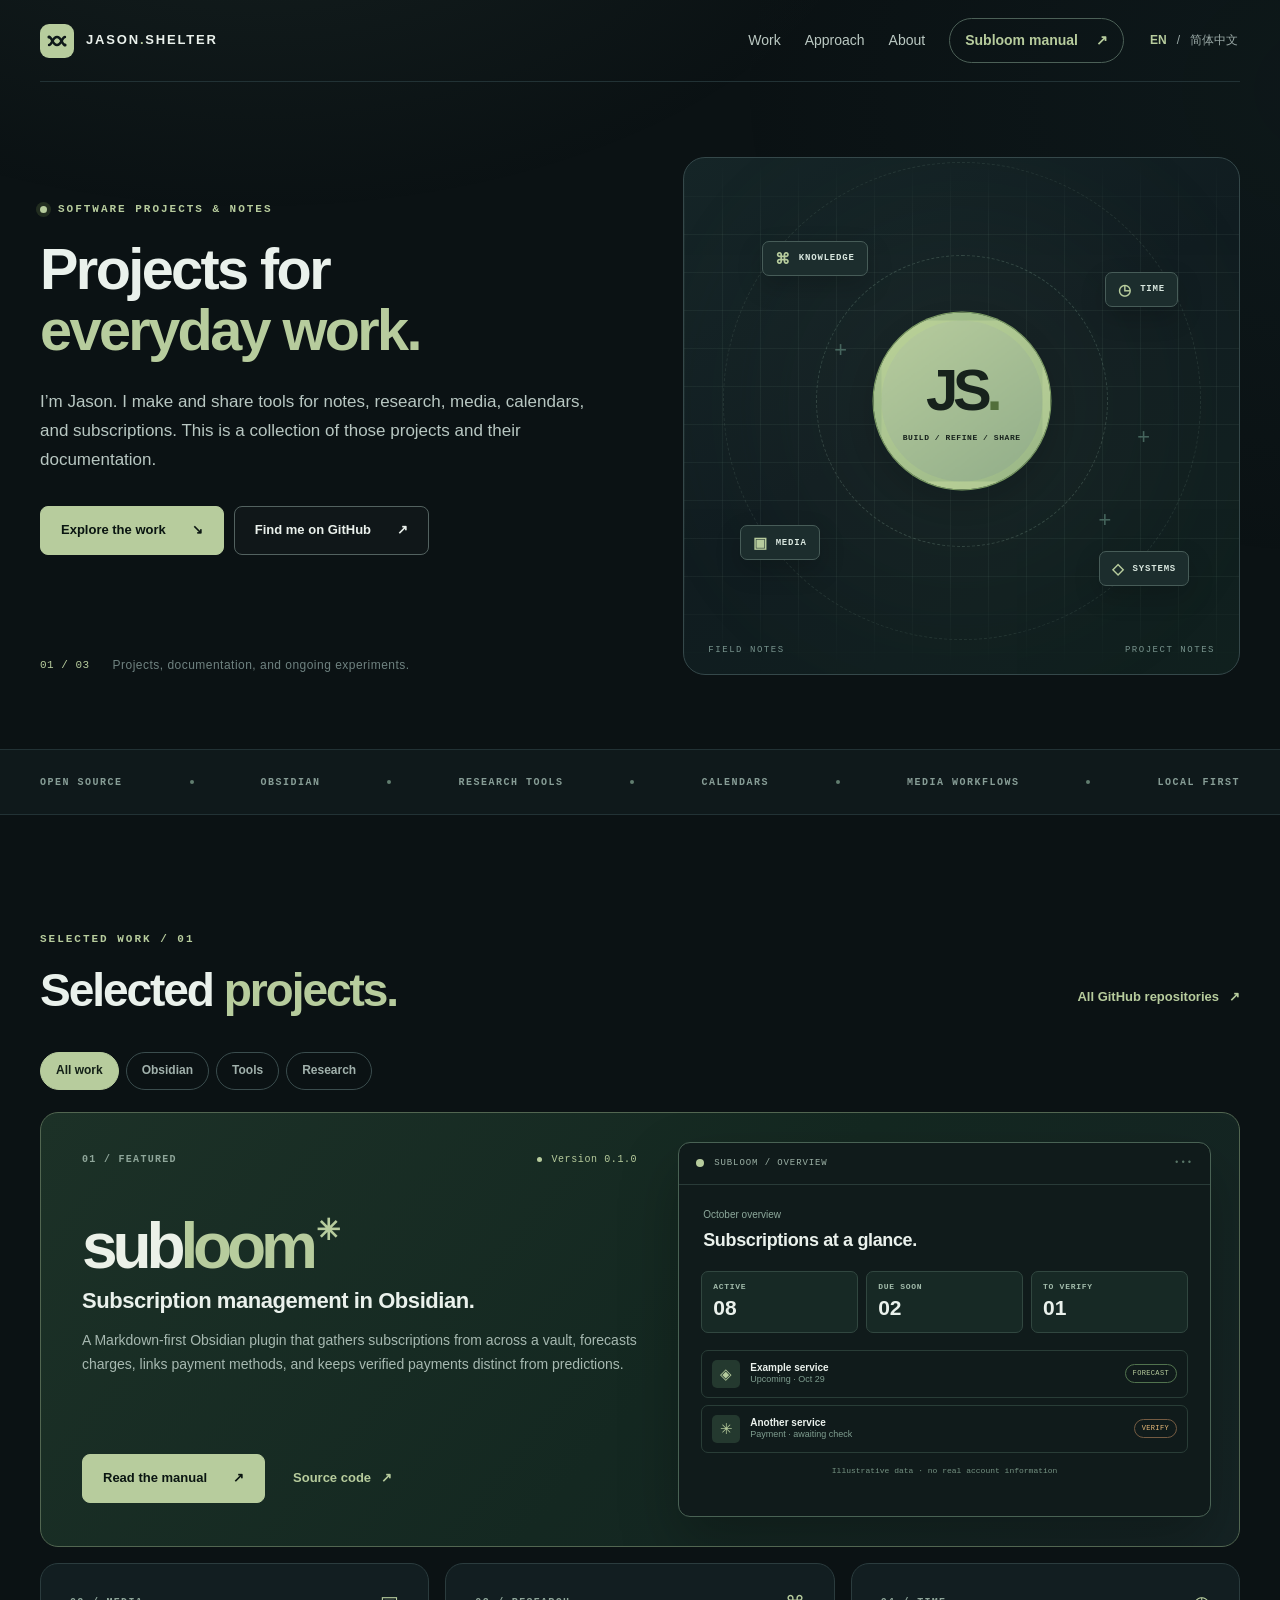
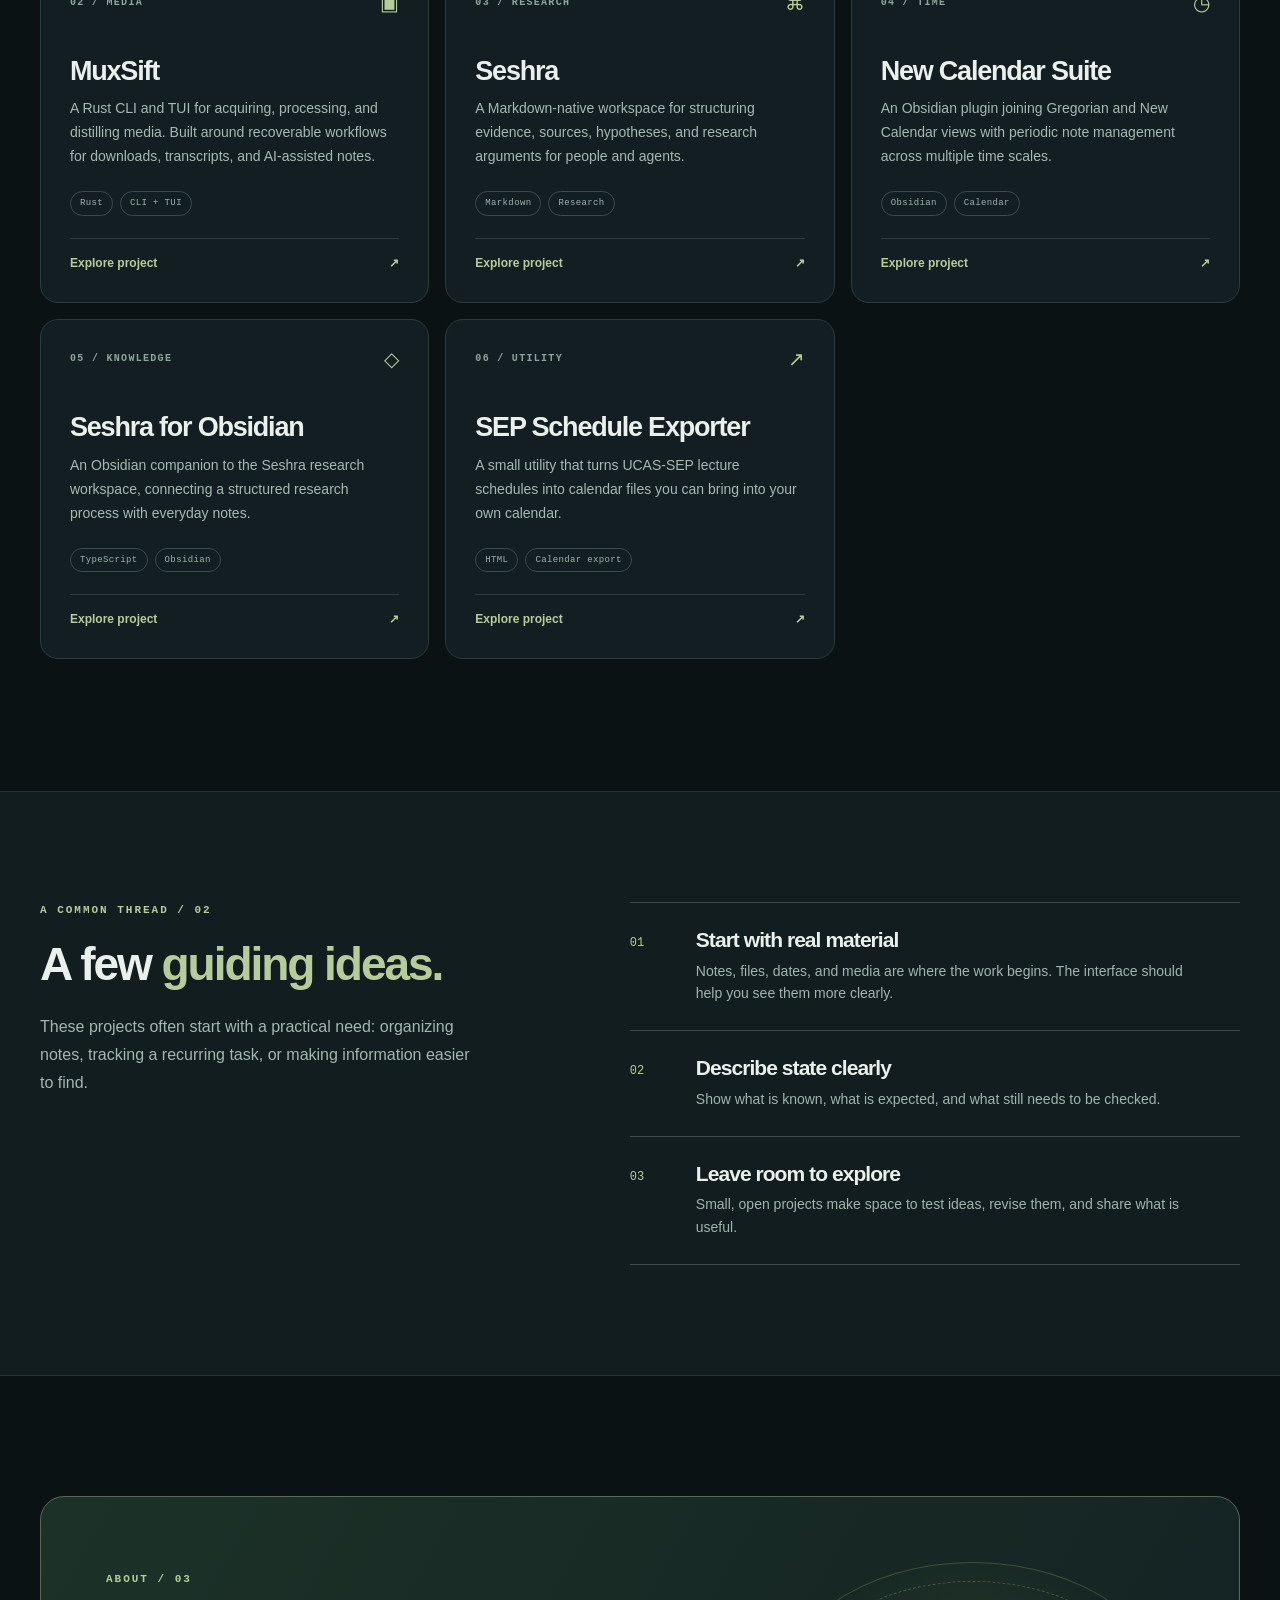
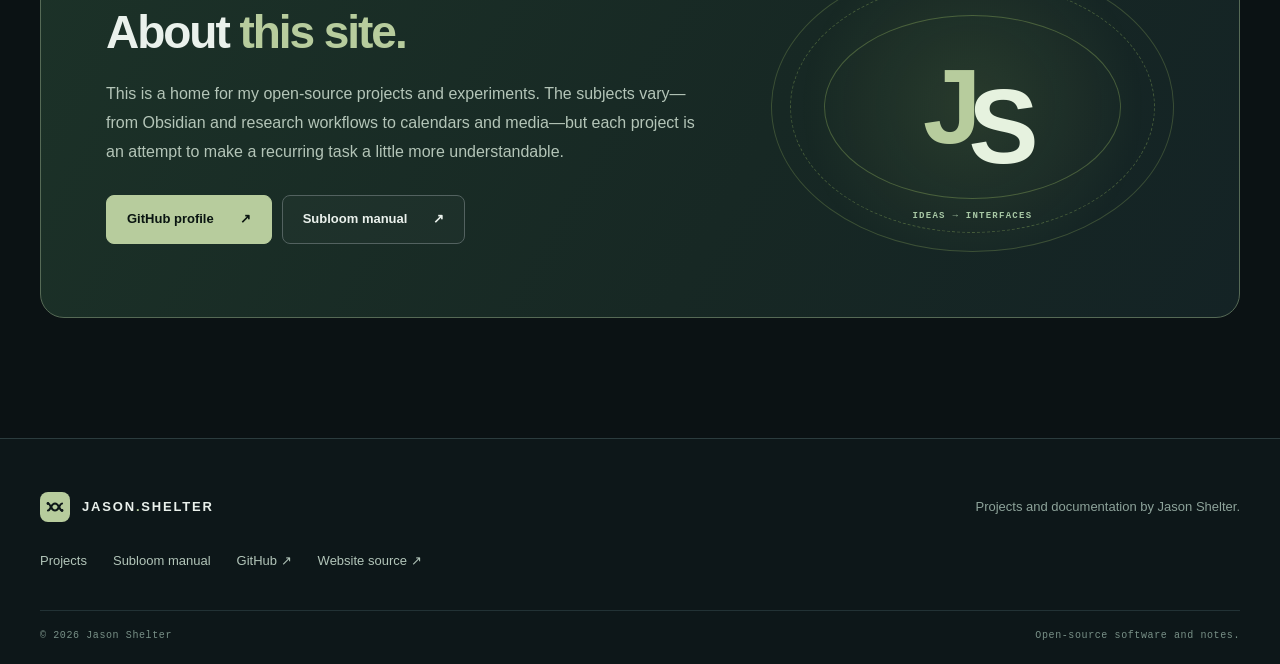
==== commit f2816f24: "Add Chinese pages and soften site presentation" ====
--- a/index.html
+++ b/index.html
@@ -6,14 +6,16 @@
   <meta name="theme-color" content="#0b1214">
   <meta name="description" content="Jason Shelter builds thoughtful tools for knowledge, time, media, and everyday systems. Explore open-source projects including Subloom, Seshra, and MuxSift.">
   <meta property="og:type" content="website">
-  <meta property="og:title" content="Jason Shelter — Tools for the things we return to">
+  <meta property="og:title" content="Jason Shelter — Projects and notes">
   <meta property="og:description" content="Open-source projects at the intersection of knowledge, time, media, and everyday systems.">
   <meta property="og:url" content="https://jasonshelter0.github.io/">
   <link rel="canonical" href="https://jasonshelter0.github.io/">
+  <link rel="alternate" hreflang="en" href="https://jasonshelter0.github.io/">
+  <link rel="alternate" hreflang="zh-CN" href="https://jasonshelter0.github.io/zh-cn/">
   <link rel="icon" href="/assets/mark.svg" type="image/svg+xml">
   <link rel="stylesheet" href="/assets/site.css">
   <script src="/assets/site.js" defer></script>
-  <title>Jason Shelter — Software with a sense of place</title>
+  <title>Jason Shelter — Projects and notes</title>
 </head>
 <body class="home-page">
   <a class="skip-link" href="#main">Skip to content</a>
@@ -24,17 +26,18 @@
       <nav class="nav" id="site-nav" aria-label="Main navigation">
         <a href="#work">Work</a><a href="#approach">Approach</a><a href="#about">About</a>
         <a class="nav-special" href="/subloom/">Subloom manual <span aria-hidden="true">↗</span></a>
+        <span class="language-switch" aria-label="Language"><a href="/" lang="en" aria-current="page">EN</a><span aria-hidden="true">/</span><a href="/zh-cn/" lang="zh-CN">简体中文</a></span>
       </nav>
     </header>
 
     <main id="main">
       <section class="hero section-wrap" aria-labelledby="hero-title">
         <div class="hero-copy">
-          <p class="eyebrow"><span class="signal-dot" aria-hidden="true"></span> Independent software &amp; experiments</p>
-          <h1 id="hero-title">Tools for the things<br>we <em>return to.</em></h1>
-          <p class="hero-lede">I’m Jason. I build open-source tools that give shape to recurring work: the notes we connect, the media we keep, the time we plan, and the subscriptions we manage.</p>
+          <p class="eyebrow"><span class="signal-dot" aria-hidden="true"></span> Software projects &amp; notes</p>
+          <h1 id="hero-title">Projects for<br><em>everyday work.</em></h1>
+          <p class="hero-lede">I’m Jason. I make and share tools for notes, research, media, calendars, and subscriptions. This is a collection of those projects and their documentation.</p>
           <div class="hero-actions"><a class="button button-primary" href="#work">Explore the work <span aria-hidden="true">↘</span></a><a class="button button-secondary" href="https://github.com/jasonshelter0" target="_blank" rel="noopener noreferrer">Find me on GitHub <span aria-hidden="true">↗</span></a></div>
-          <div class="hero-caption"><span class="mono">01 / 03</span><span>Making complex things feel navigable.</span></div>
+          <div class="hero-caption"><span class="mono">01 / 03</span><span>Projects, documentation, and ongoing experiments.</span></div>
         </div>
         <div class="hero-visual" role="img" aria-label="An abstract map connecting ideas about knowledge, time, media, and everyday systems">
           <div class="visual-grid"></div><div class="orbit orbit-one"></div><div class="orbit orbit-two"></div>
@@ -44,19 +47,19 @@
           <div class="visual-node node-time"><span class="node-icon">◷</span><span>TIME</span></div>
           <div class="visual-node node-media"><span class="node-icon">▣</span><span>MEDIA</span></div>
           <div class="visual-node node-systems"><span class="node-icon">◇</span><span>SYSTEMS</span></div>
-          <div class="visual-index"><span>FIELD NOTES</span><span>2026 — ∞</span></div>
+          <div class="visual-index"><span>FIELD NOTES</span><span>PROJECT NOTES</span></div>
         </div>
       </section>
 
       <section class="ticker" aria-label="Areas of work"><div class="ticker-inner"><span>OPEN SOURCE</span><i aria-hidden="true"></i><span>OBSIDIAN</span><i aria-hidden="true"></i><span>RESEARCH TOOLS</span><i aria-hidden="true"></i><span>CALENDARS</span><i aria-hidden="true"></i><span>MEDIA WORKFLOWS</span><i aria-hidden="true"></i><span>LOCAL FIRST</span></div></section>
 
       <section class="work-section section-wrap" id="work" aria-labelledby="work-title">
-        <div class="section-heading"><div><p class="eyebrow">Selected work / 01</p><h2 id="work-title">A few things <em>out in the world.</em></h2></div><a class="text-link" href="https://github.com/jasonshelter0?tab=repositories" target="_blank" rel="noopener noreferrer">All GitHub repositories <span aria-hidden="true">↗</span></a></div>
+        <div class="section-heading"><div><p class="eyebrow">Selected work / 01</p><h2 id="work-title">Selected <em>projects.</em></h2></div><a class="text-link" href="https://github.com/jasonshelter0?tab=repositories" target="_blank" rel="noopener noreferrer">All GitHub repositories <span aria-hidden="true">↗</span></a></div>
         <div class="filter-bar" role="group" aria-label="Filter projects"><button type="button" class="filter-button is-active" data-filter="all" aria-pressed="true">All work</button><button type="button" class="filter-button" data-filter="obsidian" aria-pressed="false">Obsidian</button><button type="button" class="filter-button" data-filter="tools" aria-pressed="false">Tools</button><button type="button" class="filter-button" data-filter="research" aria-pressed="false">Research</button></div>
         <div class="project-grid" id="project-grid">
           <article class="project-card project-featured" data-categories="obsidian tools">
-            <div class="featured-copy"><div class="project-topline"><span class="project-number">01 / FEATURED</span><span class="project-state"><span class="signal-dot" aria-hidden="true"></span> Preview release</span></div><div class="project-wordmark">sub<span>loom</span><span class="wordmark-asterisk">✳</span></div><p class="project-kicker">Recurring payments, made legible.</p><p class="project-description">A Markdown-first Obsidian plugin that gathers subscriptions from across a vault, forecasts charges, links payment methods, and keeps verified payments distinct from predictions.</p><div class="project-links"><a class="button button-primary" href="/subloom/">Read the manual <span aria-hidden="true">↗</span></a><a class="inline-link" href="https://github.com/jasonshelter0/obsidian-subloom" target="_blank" rel="noopener noreferrer">Source code <span aria-hidden="true">↗</span></a></div></div>
-            <div class="featured-graphic" aria-label="Illustrative Subloom dashboard preview"><div class="graphic-top"><span class="graphic-dot"></span><span>SUBLOOM / OVERVIEW</span><span>•••</span></div><div class="graphic-header"><span>October overview</span><strong>Keep the whole cycle in sight.</strong></div><div class="graphic-stats"><div><small>ACTIVE</small><b>08</b></div><div><small>DUE SOON</small><b>02</b></div><div><small>TO VERIFY</small><b>01</b></div></div><div class="graphic-row"><span class="graphic-row-icon">◈</span><span><b>Example service</b><small>Upcoming · Oct 29</small></span><span class="graphic-pill">FORECAST</span></div><div class="graphic-row"><span class="graphic-row-icon">✳</span><span><b>Another service</b><small>Payment · awaiting check</small></span><span class="graphic-pill amber">VERIFY</span></div><p class="graphic-disclaimer">Illustrative data · no real account information</p></div>
+            <div class="featured-copy"><div class="project-topline"><span class="project-number">01 / FEATURED</span><span class="project-state"><span class="signal-dot" aria-hidden="true"></span> Version 0.1.0</span></div><div class="project-wordmark">sub<span>loom</span><span class="wordmark-asterisk">✳</span></div><p class="project-kicker">Subscription management in Obsidian.</p><p class="project-description">A Markdown-first Obsidian plugin that gathers subscriptions from across a vault, forecasts charges, links payment methods, and keeps verified payments distinct from predictions.</p><div class="project-links"><a class="button button-primary" href="/subloom/">Read the manual <span aria-hidden="true">↗</span></a><a class="inline-link" href="https://github.com/jasonshelter0/obsidian-subloom" target="_blank" rel="noopener noreferrer">Source code <span aria-hidden="true">↗</span></a></div></div>
+            <div class="featured-graphic" aria-label="Illustrative Subloom dashboard preview"><div class="graphic-top"><span class="graphic-dot"></span><span>SUBLOOM / OVERVIEW</span><span>•••</span></div><div class="graphic-header"><span>October overview</span><strong>Subscriptions at a glance.</strong></div><div class="graphic-stats"><div><small>ACTIVE</small><b>08</b></div><div><small>DUE SOON</small><b>02</b></div><div><small>TO VERIFY</small><b>01</b></div></div><div class="graphic-row"><span class="graphic-row-icon">◈</span><span><b>Example service</b><small>Upcoming · Oct 29</small></span><span class="graphic-pill">FORECAST</span></div><div class="graphic-row"><span class="graphic-row-icon">✳</span><span><b>Another service</b><small>Payment · awaiting check</small></span><span class="graphic-pill amber">VERIFY</span></div><p class="graphic-disclaimer">Illustrative data · no real account information</p></div>
           </article>
           <article class="project-card" data-categories="tools"><div class="project-topline"><span class="project-number">02 / MEDIA</span><span class="project-glyph" aria-hidden="true">▣</span></div><h3>MuxSift</h3><p class="project-description">A Rust CLI and TUI for acquiring, processing, and distilling media. Built around recoverable workflows for downloads, transcripts, and AI-assisted notes.</p><div class="project-meta"><span>Rust</span><span>CLI + TUI</span></div><a class="card-link" href="https://github.com/jasonshelter0/muxsift" target="_blank" rel="noopener noreferrer" aria-label="Explore MuxSift on GitHub">Explore project <span aria-hidden="true">↗</span></a></article>
           <article class="project-card" data-categories="research tools"><div class="project-topline"><span class="project-number">03 / RESEARCH</span><span class="project-glyph" aria-hidden="true">⌘</span></div><h3>Seshra</h3><p class="project-description">A Markdown-native workspace for structuring evidence, sources, hypotheses, and research arguments for people and agents.</p><div class="project-meta"><span>Markdown</span><span>Research</span></div><a class="card-link" href="https://github.com/jasonshelter0/seshra" target="_blank" rel="noopener noreferrer" aria-label="Explore Seshra on GitHub">Explore project <span aria-hidden="true">↗</span></a></article>
@@ -67,11 +70,11 @@
         <p class="filter-empty" hidden>No projects in this view yet.</p>
       </section>
 
-      <section class="approach-section" id="approach" aria-labelledby="approach-title"><div class="section-wrap approach-inner"><div class="approach-intro"><p class="eyebrow">A common thread / 02</p><h2 id="approach-title">Make the invisible <em>work visible.</em></h2><p>Across these projects, the interesting part is often the same: scattered information needs a useful shape, and the shape should stay close to its source.</p></div><div class="principles"><div class="principle"><span class="principle-index">01</span><div><h3>Start with real material</h3><p>Notes, files, dates, and media are where the work begins. The interface should help you see them more clearly.</p></div></div><div class="principle"><span class="principle-index">02</span><div><h3>Keep state honest</h3><p>A forecast is a forecast. A completed action is something else. Good tools make that distinction easy to understand.</p></div></div><div class="principle"><span class="principle-index">03</span><div><h3>Leave room to explore</h3><p>Small, open projects make space to test ideas, revise them, and share what is useful.</p></div></div></div></div></section>
+      <section class="approach-section" id="approach" aria-labelledby="approach-title"><div class="section-wrap approach-inner"><div class="approach-intro"><p class="eyebrow">A common thread / 02</p><h2 id="approach-title">A few <em>guiding ideas.</em></h2><p>These projects often start with a practical need: organizing notes, tracking a recurring task, or making information easier to find.</p></div><div class="principles"><div class="principle"><span class="principle-index">01</span><div><h3>Start with real material</h3><p>Notes, files, dates, and media are where the work begins. The interface should help you see them more clearly.</p></div></div><div class="principle"><span class="principle-index">02</span><div><h3>Describe state clearly</h3><p>Show what is known, what is expected, and what still needs to be checked.</p></div></div><div class="principle"><span class="principle-index">03</span><div><h3>Leave room to explore</h3><p>Small, open projects make space to test ideas, revise them, and share what is useful.</p></div></div></div></div></section>
 
-      <section class="about-section section-wrap" id="about" aria-labelledby="about-title"><div class="about-card"><div><p class="eyebrow">About / 03</p><h2 id="about-title">Hello, I’m <em>Jason.</em></h2><p>This is a home for my open-source projects and experiments. The subjects vary—from Obsidian and research workflows to calendars and media—but each project is an attempt to make a recurring task a little more understandable.</p><div class="about-actions"><a class="button button-primary" href="https://github.com/jasonshelter0" target="_blank" rel="noopener noreferrer">GitHub profile <span aria-hidden="true">↗</span></a><a class="button button-secondary" href="/subloom/">Subloom manual <span aria-hidden="true">↗</span></a></div></div><div class="about-mark" aria-hidden="true"><span>J</span><span>S</span><small>IDEAS → INTERFACES</small></div></div></section>
+      <section class="about-section section-wrap" id="about" aria-labelledby="about-title"><div class="about-card"><div><p class="eyebrow">About / 03</p><h2 id="about-title">About <em>this site.</em></h2><p>This is a home for my open-source projects and experiments. The subjects vary—from Obsidian and research workflows to calendars and media—but each project is an attempt to make a recurring task a little more understandable.</p><div class="about-actions"><a class="button button-primary" href="https://github.com/jasonshelter0" target="_blank" rel="noopener noreferrer">GitHub profile <span aria-hidden="true">↗</span></a><a class="button button-secondary" href="/subloom/">Subloom manual <span aria-hidden="true">↗</span></a></div></div><div class="about-mark" aria-hidden="true"><span>J</span><span>S</span><small>IDEAS → INTERFACES</small></div></div></section>
     </main>
-    <footer class="site-footer"><div class="footer-main"><a class="brand" href="/"><img src="/assets/mark.svg" width="30" height="30" alt=""><span>JASON<span class="brand-dot">.</span>SHELTER</span></a><p>Thoughtful tools for things worth returning to.</p></div><div class="footer-links"><a href="#work">Projects</a><a href="/subloom/">Subloom manual</a><a href="https://github.com/jasonshelter0" target="_blank" rel="noopener noreferrer">GitHub ↗</a></div><div class="footer-bottom"><span>© <span data-year>2026</span> Jason Shelter</span><span>Made of code, notes, and curiosity.</span></div></footer>
+    <footer class="site-footer"><div class="footer-main"><a class="brand" href="/"><img src="/assets/mark.svg" width="30" height="30" alt=""><span>JASON<span class="brand-dot">.</span>SHELTER</span></a><p>Projects and documentation by Jason Shelter.</p></div><div class="footer-links"><a href="#work">Projects</a><a href="/subloom/">Subloom manual</a><a href="https://github.com/jasonshelter0" target="_blank" rel="noopener noreferrer">GitHub ↗</a><a href="https://github.com/jasonshelter0/jasonshelter0.github.io">Website source ↗</a></div><div class="footer-bottom"><span>© <span data-year>2026</span> Jason Shelter</span><span>Open-source software and notes.</span></div></footer>
   </div>
 </body>
 </html>
--- a/assets/site.css
+++ b/assets/site.css
@@ -1,11 +1,11 @@
-:root{color-scheme:dark;--bg:#0b1214;--bg-soft:#101a1d;--panel:#142024;--panel-raised:#19272b;--ink:#eaf1ec;--muted:#9baaa7;--quiet:#6f8280;--line:#2c3c3e;--line-soft:#223235;--accent:#caf178;--accent-dark:#18281a;--cyan:#91d6d2;--amber:#e9bb79;--radius:18px;--wrap:1240px;--mono:ui-monospace,SFMono-Regular,Consolas,"Liberation Mono",monospace;--sans:Inter,"Aptos","Segoe UI",Arial,sans-serif}
+:root{color-scheme:dark;--bg:#0b1214;--bg-soft:#101a1d;--panel:#142024;--panel-raised:#19272b;--ink:#eaf1ec;--muted:#9baaa7;--quiet:#6f8280;--line:#2c3c3e;--line-soft:#223235;--accent:#b7cc9d;--accent-dark:#18281a;--cyan:#91d6d2;--amber:#e9bb79;--radius:18px;--wrap:1240px;--mono:ui-monospace,SFMono-Regular,Consolas,"Liberation Mono",monospace;--sans:Inter,"Aptos","Segoe UI",Arial,sans-serif}
 *{box-sizing:border-box}html{scroll-behavior:smooth;scroll-padding-top:90px}body{margin:0;background:var(--bg);color:var(--ink);font-family:var(--sans);font-size:16px;line-height:1.6;-webkit-font-smoothing:antialiased}body::before{content:"";position:fixed;inset:0;pointer-events:none;z-index:-1;background:radial-gradient(900px 500px at 20% -15%,rgba(129,174,149,.08),transparent 70%),radial-gradient(900px 700px at 105% 10%,rgba(54,114,119,.065),transparent 68%)}a{color:inherit;text-decoration:none}button{font:inherit}button,a{-webkit-tap-highlight-color:transparent}img{max-width:100%}::selection{background:var(--accent);color:#07100e}:focus-visible{outline:2px solid var(--accent);outline-offset:4px}.skip-link{position:absolute;top:-60px;left:14px;z-index:100;background:var(--accent);color:#101a14;padding:8px 14px;border-radius:8px}.skip-link:focus{top:12px}.site-shell{min-height:100vh;overflow:hidden}.section-wrap{width:min(var(--wrap),calc(100% - 80px));margin-inline:auto}.mono,.eyebrow,.project-number,.project-meta,.project-state,.principle-index,.visual-index,.footer-bottom,.graphic-top,.graphic-pill,.graphic-disclaimer{font-family:var(--mono)}
 .site-header{height:82px;width:min(var(--wrap),calc(100% - 80px));margin-inline:auto;display:flex;align-items:center;justify-content:space-between;border-bottom:1px solid var(--line-soft);position:relative;z-index:20}.brand{display:inline-flex;align-items:center;gap:12px;white-space:nowrap;font-size:13px;letter-spacing:.14em;font-weight:800}.brand img{display:block;flex:none}.brand-dot{color:var(--accent)}.nav{display:flex;align-items:center;gap:36px;font-size:14px;color:#bbc9c3}.nav>a{transition:color .2s}.nav>a:hover,.footer-links a:hover{color:var(--accent)}.nav .nav-special{padding:10px 15px;border:1px solid #4c6057;border-radius:100px;color:var(--accent);font-weight:650;display:inline-flex;gap:18px;align-items:center}.nav-special:hover{border-color:var(--accent);background:#192b21}.nav-toggle{display:none}.eyebrow{display:flex;align-items:center;gap:11px;color:var(--accent);font-size:11px;font-weight:700;text-transform:uppercase;letter-spacing:.18em;margin:0 0 20px}.signal-dot{width:7px;height:7px;border-radius:50%;background:var(--accent);box-shadow:0 0 0 4px rgba(202,241,120,.12);flex:none;display:inline-block}
-h1,h2,h3,p{margin-top:0}h1,h2,h3{line-height:1.06;letter-spacing:-.045em;font-weight:670}h1 em,h2 em{font-style:normal;color:var(--accent)}.button{display:inline-flex;align-items:center;justify-content:space-between;gap:26px;min-height:49px;padding:12px 20px;border-radius:8px;font-size:13px;font-weight:700;transition:transform .2s,background .2s,border-color .2s;white-space:nowrap}.button:hover{transform:translateY(-2px)}.button-primary{background:var(--accent);color:#0a1511;border:1px solid var(--accent)}.button-primary:hover{background:#daf6a0}.button-secondary{border:1px solid #536260;background:rgba(255,255,255,.025);color:var(--ink)}.button-secondary:hover{border-color:var(--accent);background:#15221e}.inline-link,.text-link{font-size:13px;font-weight:700;color:var(--accent);display:inline-flex;align-items:center;gap:10px}.inline-link:hover,.text-link:hover{text-decoration:underline;text-underline-offset:4px}
-.hero{display:grid;grid-template-columns:1.02fr .98fr;min-height:667px;align-items:stretch;gap:64px;padding-block:75px 74px}.hero-copy{display:flex;flex-direction:column;align-items:flex-start;padding-top:44px}.hero h1{font-size:clamp(56px,5.25vw,80px);max-width:740px;margin:0 0 26px}.hero-lede{font-size:17px;line-height:1.72;color:#b8c7c2;max-width:570px;margin-bottom:32px}.hero-actions{display:flex;flex-wrap:wrap;gap:10px}.hero-caption{display:flex;align-items:center;gap:23px;margin-top:auto;padding-top:38px;color:var(--quiet);font-size:12px;letter-spacing:.04em}.hero-caption .mono{color:var(--accent);font-size:11px}.hero-visual{position:relative;isolation:isolate;min-height:514px;border:1px solid #35484a;border-radius:22px;background:linear-gradient(148deg,#152527 0%,#101c20 47%,#10201e 100%);overflow:hidden;box-shadow:inset 0 1px rgba(255,255,255,.035),0 32px 90px rgba(0,0,0,.13)}.hero-visual::before{content:"";position:absolute;width:320px;height:320px;left:50%;top:48%;transform:translate(-50%,-50%);border-radius:50%;background:var(--accent);filter:blur(120px);opacity:.075}.visual-grid{position:absolute;inset:0;background-image:linear-gradient(rgba(186,221,203,.06) 1px,transparent 1px),linear-gradient(90deg,rgba(186,221,203,.06) 1px,transparent 1px);background-size:38px 38px;mask-image:linear-gradient(to bottom,transparent 0%,#000 15%,#000 80%,transparent 100%)}.orbit{position:absolute;border:1px dashed rgba(155,193,174,.23);border-radius:50%;left:50%;top:47%;transform:translate(-50%,-50%)}.orbit-one{width:292px;height:292px}.orbit-two{width:478px;height:478px;border-color:rgba(155,193,174,.12)}.visual-core{position:absolute;z-index:3;width:177px;height:177px;border-radius:50%;left:50%;top:47%;transform:translate(-50%,-50%);background:linear-gradient(145deg,#c9f078,#9bc967);border:8px solid rgba(202,241,120,.14);box-shadow:0 0 0 1px #7d9f64,0 25px 45px rgba(0,0,0,.3);display:flex;flex-direction:column;align-items:center;justify-content:center;color:#17221c}.visual-core-mark{font-size:58px;line-height:1;font-weight:750;letter-spacing:-.09em}.visual-core-mark span{color:#526f3b}.visual-core small{font:700 8px var(--mono);letter-spacing:.13em;margin-top:14px}.visual-node{position:absolute;z-index:4;display:flex;gap:8px;align-items:center;padding:9px 12px;border:1px solid #475c58;border-radius:7px;background:#1c2d2d;box-shadow:0 10px 26px rgba(0,0,0,.18);color:#d9e7df;font:700 9px var(--mono);letter-spacing:.09em}.node-icon{color:var(--accent);font-size:15px;font-family:var(--sans);line-height:1}.node-knowledge{left:14%;top:16%}.node-time{right:11%;top:22%}.node-media{left:10%;bottom:22%}.node-systems{right:9%;bottom:17%}.visual-cross{position:absolute;color:#6d9b8c;font:300 22px var(--mono);opacity:.55}.cross-a{left:27%;top:35%}.cross-b{right:23%;top:68%}.cross-c{right:16%;top:52%}.visual-index{position:absolute;display:flex;justify-content:space-between;left:24px;right:24px;bottom:17px;color:#77938d;font-size:9px;letter-spacing:.17em}
+h1,h2,h3,p{margin-top:0}h1,h2,h3{line-height:1.06;letter-spacing:-.045em;font-weight:670}h1 em,h2 em{font-style:normal;color:var(--accent)}.button{display:inline-flex;align-items:center;justify-content:space-between;gap:26px;min-height:49px;padding:12px 20px;border-radius:8px;font-size:13px;font-weight:700;transition:transform .2s,background .2s,border-color .2s;white-space:nowrap}.button:hover{transform:none}.button-primary{background:var(--accent);color:#0a1511;border:1px solid var(--accent)}.button-primary:hover{background:#daf6a0}.button-secondary{border:1px solid #536260;background:rgba(255,255,255,.025);color:var(--ink)}.button-secondary:hover{border-color:var(--accent);background:#15221e}.inline-link,.text-link{font-size:13px;font-weight:700;color:var(--accent);display:inline-flex;align-items:center;gap:10px}.inline-link:hover,.text-link:hover{text-decoration:underline;text-underline-offset:4px}
+.hero{display:grid;grid-template-columns:1.02fr .98fr;min-height:667px;align-items:stretch;gap:64px;padding-block:75px 74px}.hero-copy{display:flex;flex-direction:column;align-items:flex-start;padding-top:44px}.hero h1{font-size:clamp(56px,5.25vw,80px);max-width:740px;margin:0 0 26px}.hero-lede{font-size:17px;line-height:1.72;color:#b8c7c2;max-width:570px;margin-bottom:32px}.hero-actions{display:flex;flex-wrap:wrap;gap:10px}.hero-caption{display:flex;align-items:center;gap:23px;margin-top:auto;padding-top:38px;color:var(--quiet);font-size:12px;letter-spacing:.04em}.hero-caption .mono{color:var(--accent);font-size:11px}.hero-visual{position:relative;isolation:isolate;min-height:514px;border:1px solid #35484a;border-radius:22px;background:linear-gradient(148deg,#152527 0%,#101c20 47%,#10201e 100%);overflow:hidden;box-shadow:inset 0 1px rgba(255,255,255,.035),0 32px 90px rgba(0,0,0,.13)}.hero-visual::before{content:"";position:absolute;width:320px;height:320px;left:50%;top:48%;transform:translate(-50%,-50%);border-radius:50%;background:var(--accent);filter:blur(120px);opacity:.075}.visual-grid{position:absolute;inset:0;background-image:linear-gradient(rgba(186,221,203,.06) 1px,transparent 1px),linear-gradient(90deg,rgba(186,221,203,.06) 1px,transparent 1px);background-size:38px 38px;mask-image:linear-gradient(to bottom,transparent 0%,#000 15%,#000 80%,transparent 100%)}.orbit{position:absolute;border:1px dashed rgba(155,193,174,.23);border-radius:50%;left:50%;top:47%;transform:translate(-50%,-50%)}.orbit-one{width:292px;height:292px}.orbit-two{width:478px;height:478px;border-color:rgba(155,193,174,.12)}.visual-core{position:absolute;z-index:3;width:177px;height:177px;border-radius:50%;left:50%;top:47%;transform:translate(-50%,-50%);background:linear-gradient(145deg,#b7cc9d,#91ad89);border:8px solid rgba(202,241,120,.14);box-shadow:0 0 0 1px #7d9f64,0 25px 45px rgba(0,0,0,.3);display:flex;flex-direction:column;align-items:center;justify-content:center;color:#17221c}.visual-core-mark{font-size:58px;line-height:1;font-weight:750;letter-spacing:-.09em}.visual-core-mark span{color:#526f3b}.visual-core small{font:700 8px var(--mono);letter-spacing:.13em;margin-top:14px}.visual-node{position:absolute;z-index:4;display:flex;gap:8px;align-items:center;padding:9px 12px;border:1px solid #475c58;border-radius:7px;background:#1c2d2d;box-shadow:0 10px 26px rgba(0,0,0,.18);color:#d9e7df;font:700 9px var(--mono);letter-spacing:.09em}.node-icon{color:var(--accent);font-size:15px;font-family:var(--sans);line-height:1}.node-knowledge{left:14%;top:16%}.node-time{right:11%;top:22%}.node-media{left:10%;bottom:22%}.node-systems{right:9%;bottom:17%}.visual-cross{position:absolute;color:#6d9b8c;font:300 22px var(--mono);opacity:.55}.cross-a{left:27%;top:35%}.cross-b{right:23%;top:68%}.cross-c{right:16%;top:52%}.visual-index{position:absolute;display:flex;justify-content:space-between;left:24px;right:24px;bottom:17px;color:#77938d;font-size:9px;letter-spacing:.17em}
 .ticker{border-block:1px solid var(--line-soft);background:#0f191b}.ticker-inner{width:min(var(--wrap),calc(100% - 80px));margin:auto;min-height:64px;display:flex;align-items:center;justify-content:space-between;gap:22px;overflow:auto;white-space:nowrap;scrollbar-width:none}.ticker-inner::-webkit-scrollbar{display:none}.ticker span{font:700 10px var(--mono);letter-spacing:.15em;color:#879d96}.ticker i{display:block;flex:none;width:4px;height:4px;background:#617e6f;border-radius:50%}
-.work-section{padding-block:116px 132px}.section-heading{display:flex;justify-content:space-between;align-items:end;gap:25px;margin-bottom:38px}.section-heading h2,.approach-intro h2,.about-card h2{font-size:clamp(42px,4.1vw,64px);margin:0}.section-heading .eyebrow{margin-bottom:17px}.section-heading .text-link{margin-bottom:7px;white-space:nowrap}.filter-bar{display:flex;gap:7px;flex-wrap:wrap;margin-bottom:22px}.filter-button{background:none;border:1px solid #3b4d4e;color:#a1b1ac;padding:8px 15px;border-radius:100px;cursor:pointer;font-size:12px;font-weight:700}.filter-button:hover{border-color:var(--accent);color:var(--ink)}.filter-button.is-active{background:var(--accent);color:#132017;border-color:var(--accent)}.project-grid{display:grid;grid-template-columns:repeat(3,minmax(0,1fr));gap:16px}.project-card{min-width:0;background:#121e21;border:1px solid #2b3c3e;border-radius:var(--radius);padding:29px;display:flex;flex-direction:column;min-height:316px;transition:background .22s,border-color .22s,transform .22s}.project-card:hover{background:#172428;border-color:#5a7367;transform:translateY(-3px)}.project-card[hidden]{display:none!important}.project-featured{grid-column:1/-1;display:grid;grid-template-columns:1fr .88fr;min-height:435px;padding:0;background:linear-gradient(130deg,#1c3127 0%,#142821 54%,#152324 100%);overflow:hidden;border-color:#526651}.project-featured:hover{background:linear-gradient(130deg,#213a2c,#172b23 54%,#162526)}.featured-copy{padding:39px 41px 43px;display:flex;flex-direction:column;align-items:flex-start}.project-topline{display:flex;align-items:center;justify-content:space-between;width:100%;gap:10px}.project-number{font-size:10px;letter-spacing:.13em;color:#8fa69a;font-weight:700}.project-state{font-size:10px;color:var(--accent);letter-spacing:.06em;display:inline-flex;align-items:center;gap:9px}.project-state .signal-dot{width:5px;height:5px;box-shadow:none}.project-wordmark{font-size:clamp(54px,6vw,80px);letter-spacing:-.08em;line-height:1;font-weight:700;margin:46px 0 9px;color:#ebf1e8}.project-wordmark>span:first-child{color:var(--accent)}.wordmark-asterisk{font-size:29px;vertical-align:top;display:inline-block;transform:translate(3px,2px);color:var(--accent)}.project-kicker{font-size:22px;font-weight:650;line-height:1.25;letter-spacing:-.02em;margin-bottom:14px}.project-description{font-size:14px;color:#a7b9b1;line-height:1.72;margin-bottom:25px}.featured-copy .project-description{max-width:570px}.project-links{display:flex;align-items:center;gap:28px;flex-wrap:wrap;margin-top:auto}.project-card h3{font-size:27px;margin:44px 0 11px}.project-card:not(.project-featured) .project-description{margin-bottom:auto}.project-glyph{font-size:20px;color:var(--accent);line-height:1}.project-meta{display:flex;gap:7px;flex-wrap:wrap;margin:23px 0 22px}.project-meta span{border:1px solid #394b4b;color:#9bb4aa;border-radius:100px;padding:4px 9px;font-size:9px;letter-spacing:.04em}.card-link{font-size:12px;color:var(--accent);font-weight:750;display:flex;align-items:center;justify-content:space-between;padding-top:15px;border-top:1px solid var(--line)}.card-link:hover{color:#e4ffab}.filter-empty{margin:25px 0;color:var(--muted)}
-.featured-graphic{margin:28px 28px 28px 0;border:1px solid #496254;border-radius:12px;background:#101b1b;overflow:hidden;box-shadow:0 26px 58px rgba(0,0,0,.25);transform:rotate(-1.5deg);align-self:center;min-height:375px}.graphic-top{height:42px;display:flex;align-items:center;gap:10px;padding:0 17px;color:#9bb0a5;font-size:9px;letter-spacing:.1em;border-bottom:1px solid #293b38}.graphic-top span:last-child{margin-left:auto;color:#597668}.graphic-dot{display:block;width:8px;height:8px;border-radius:50%;background:var(--accent)}.graphic-header{display:flex;flex-direction:column;gap:3px;padding:22px 24px 17px}.graphic-header span{font-size:10px;color:#8da99c}.graphic-header strong{font-size:18px;letter-spacing:-.02em;font-weight:650}.graphic-stats{margin:0 22px 17px;display:grid;grid-template-columns:repeat(3,1fr);gap:8px}.graphic-stats div{border:1px solid #314740;border-radius:7px;padding:10px 11px;background:#172925}.graphic-stats small{display:block;color:#a2bbab;font:700 8px var(--mono);letter-spacing:.09em}.graphic-stats b{display:block;font-size:21px;line-height:1.3;margin-top:3px}.graphic-row{margin:0 22px 7px;display:flex;align-items:center;gap:10px;padding:9px 10px;border:1px solid #293d37;border-radius:7px}.graphic-row-icon{display:grid;place-items:center;background:#24392f;border-radius:5px;color:var(--accent);width:28px;height:28px;font-size:15px;flex:none}.graphic-row>span:nth-child(2){display:flex;flex-direction:column;line-height:1.3;min-width:0}.graphic-row b{font-size:10px;font-weight:650}.graphic-row small{font-size:9px;color:#7e9d8f}.graphic-pill{margin-left:auto;font-size:7px;letter-spacing:.05em;color:var(--accent);border:1px solid #51734e;border-radius:100px;padding:3px 7px}.graphic-pill.amber{color:var(--amber);border-color:#745b42}.graphic-disclaimer{color:#759282;font-size:8px;text-align:center;margin:12px 0 10px}
+.work-section{padding-block:116px 132px}.section-heading{display:flex;justify-content:space-between;align-items:end;gap:25px;margin-bottom:38px}.section-heading h2,.approach-intro h2,.about-card h2{font-size:clamp(42px,4.1vw,64px);margin:0}.section-heading .eyebrow{margin-bottom:17px}.section-heading .text-link{margin-bottom:7px;white-space:nowrap}.filter-bar{display:flex;gap:7px;flex-wrap:wrap;margin-bottom:22px}.filter-button{background:none;border:1px solid #3b4d4e;color:#a1b1ac;padding:8px 15px;border-radius:100px;cursor:pointer;font-size:12px;font-weight:700}.filter-button:hover{border-color:var(--accent);color:var(--ink)}.filter-button.is-active{background:var(--accent);color:#132017;border-color:var(--accent)}.project-grid{display:grid;grid-template-columns:repeat(3,minmax(0,1fr));gap:16px}.project-card{min-width:0;background:#121e21;border:1px solid #2b3c3e;border-radius:var(--radius);padding:29px;display:flex;flex-direction:column;min-height:316px;transition:background .22s,border-color .22s,transform .22s}.project-card:hover{background:#172428;border-color:#5a7367;transform:none}.project-card[hidden]{display:none!important}.project-featured{grid-column:1/-1;display:grid;grid-template-columns:1fr .88fr;min-height:435px;padding:0;background:linear-gradient(130deg,#1c3127 0%,#142821 54%,#152324 100%);overflow:hidden;border-color:#526651}.project-featured:hover{background:linear-gradient(130deg,#213a2c,#172b23 54%,#162526)}.featured-copy{padding:39px 41px 43px;display:flex;flex-direction:column;align-items:flex-start}.project-topline{display:flex;align-items:center;justify-content:space-between;width:100%;gap:10px}.project-number{font-size:10px;letter-spacing:.13em;color:#8fa69a;font-weight:700}.project-state{font-size:10px;color:var(--accent);letter-spacing:.06em;display:inline-flex;align-items:center;gap:9px}.project-state .signal-dot{width:5px;height:5px;box-shadow:none}.project-wordmark{font-size:clamp(54px,6vw,80px);letter-spacing:-.08em;line-height:1;font-weight:700;margin:46px 0 9px;color:#ebf1e8}.project-wordmark>span:first-child{color:var(--accent)}.wordmark-asterisk{font-size:29px;vertical-align:top;display:inline-block;transform:translate(3px,2px);color:var(--accent)}.project-kicker{font-size:22px;font-weight:650;line-height:1.25;letter-spacing:-.02em;margin-bottom:14px}.project-description{font-size:14px;color:#a7b9b1;line-height:1.72;margin-bottom:25px}.featured-copy .project-description{max-width:570px}.project-links{display:flex;align-items:center;gap:28px;flex-wrap:wrap;margin-top:auto}.project-card h3{font-size:27px;margin:44px 0 11px}.project-card:not(.project-featured) .project-description{margin-bottom:auto}.project-glyph{font-size:20px;color:var(--accent);line-height:1}.project-meta{display:flex;gap:7px;flex-wrap:wrap;margin:23px 0 22px}.project-meta span{border:1px solid #394b4b;color:#9bb4aa;border-radius:100px;padding:4px 9px;font-size:9px;letter-spacing:.04em}.card-link{font-size:12px;color:var(--accent);font-weight:750;display:flex;align-items:center;justify-content:space-between;padding-top:15px;border-top:1px solid var(--line)}.card-link:hover{color:#e4ffab}.filter-empty{margin:25px 0;color:var(--muted)}
+.featured-graphic{margin:28px 28px 28px 0;border:1px solid #496254;border-radius:12px;background:#101b1b;overflow:hidden;box-shadow:0 26px 58px rgba(0,0,0,.25);transform:none;align-self:center;min-height:375px}.graphic-top{height:42px;display:flex;align-items:center;gap:10px;padding:0 17px;color:#9bb0a5;font-size:9px;letter-spacing:.1em;border-bottom:1px solid #293b38}.graphic-top span:last-child{margin-left:auto;color:#597668}.graphic-dot{display:block;width:8px;height:8px;border-radius:50%;background:var(--accent)}.graphic-header{display:flex;flex-direction:column;gap:3px;padding:22px 24px 17px}.graphic-header span{font-size:10px;color:#8da99c}.graphic-header strong{font-size:18px;letter-spacing:-.02em;font-weight:650}.graphic-stats{margin:0 22px 17px;display:grid;grid-template-columns:repeat(3,1fr);gap:8px}.graphic-stats div{border:1px solid #314740;border-radius:7px;padding:10px 11px;background:#172925}.graphic-stats small{display:block;color:#a2bbab;font:700 8px var(--mono);letter-spacing:.09em}.graphic-stats b{display:block;font-size:21px;line-height:1.3;margin-top:3px}.graphic-row{margin:0 22px 7px;display:flex;align-items:center;gap:10px;padding:9px 10px;border:1px solid #293d37;border-radius:7px}.graphic-row-icon{display:grid;place-items:center;background:#24392f;border-radius:5px;color:var(--accent);width:28px;height:28px;font-size:15px;flex:none}.graphic-row>span:nth-child(2){display:flex;flex-direction:column;line-height:1.3;min-width:0}.graphic-row b{font-size:10px;font-weight:650}.graphic-row small{font-size:9px;color:#7e9d8f}.graphic-pill{margin-left:auto;font-size:7px;letter-spacing:.05em;color:var(--accent);border:1px solid #51734e;border-radius:100px;padding:3px 7px}.graphic-pill.amber{color:var(--amber);border-color:#745b42}.graphic-disclaimer{color:#759282;font-size:8px;text-align:center;margin:12px 0 10px}
 .approach-section{background:#121d20;border-block:1px solid var(--line-soft)}.approach-inner{display:grid;grid-template-columns:.87fr 1.13fr;gap:120px;padding-block:110px}.approach-intro p:last-child{max-width:440px;color:#a4b7af;margin:24px 0 0;line-height:1.75}.principles{border-top:1px solid #3c4d4b}.principle{display:grid;grid-template-columns:54px 1fr;gap:12px;border-bottom:1px solid #3c4d4b;padding:26px 0}.principle-index{color:var(--accent);font-size:12px;padding-top:5px}.principle h3{font-size:21px;margin:0 0 8px}.principle p{color:#a2b4ac;font-size:14px;margin:0;max-width:490px}.about-section{padding-block:120px}.about-card{border:1px solid #566a56;background:linear-gradient(120deg,#1c3228,#172824 60%,#142325);border-radius:24px;padding:65px;display:grid;grid-template-columns:1.2fr .8fr;gap:60px;align-items:center}.about-card>div:first-child>p:not(.eyebrow){color:#b4c5b8;max-width:640px;line-height:1.8;margin:23px 0 28px}.about-actions{display:flex;gap:10px;flex-wrap:wrap}.about-mark{height:290px;display:flex;position:relative;align-items:center;justify-content:center;gap:4px;border:1px solid rgba(202,241,120,.2);border-radius:50%;background:radial-gradient(circle at center,rgba(202,241,120,.1),transparent 70%)}.about-mark::before,.about-mark::after{content:"";position:absolute;border:1px dashed rgba(202,241,120,.25);border-radius:50%;inset:18px}.about-mark::after{inset:52px;border-style:solid}.about-mark span{font-size:105px;font-weight:700;letter-spacing:-.16em;color:var(--accent);z-index:1}.about-mark span:nth-child(2){transform:translateY(20px);color:#e6f2df}.about-mark small{position:absolute;bottom:30px;left:0;right:0;text-align:center;color:#a8c8a5;font:700 9px var(--mono);letter-spacing:.14em}
 .site-footer{border-top:1px solid var(--line);padding:53px max(40px,calc((100vw - var(--wrap))/2)) 20px;background:#0d1719}.footer-main{display:flex;align-items:center;justify-content:space-between;gap:20px}.footer-main p{font-size:13px;color:#8da39a;margin:0}.footer-links{display:flex;gap:26px;margin-top:29px;font-size:13px;color:#b2c5b9}.footer-bottom{border-top:1px solid var(--line-soft);margin-top:38px;padding-top:17px;display:flex;justify-content:space-between;gap:15px;font-size:10px;color:#789087;letter-spacing:.06em}
 /* Documentation */
@@ -15,3 +15,16 @@
 @media(max-width:760px){.section-wrap,.site-header,.ticker-inner,.docs-hero,.docs-layout{width:min(100% - 36px,var(--wrap))}.site-header{height:69px}.brand{font-size:12px}.nav-toggle{display:flex;flex-direction:column;justify-content:center;gap:5px;width:40px;height:40px;background:transparent;border:1px solid #425852;border-radius:8px;padding:9px;cursor:pointer}.nav-toggle span{height:2px;width:100%;background:var(--accent);border-radius:2px}.nav{display:none;position:absolute;top:65px;left:0;right:0;background:#122022;border:1px solid #40564d;border-radius:10px;padding:15px;box-shadow:0 20px 40px rgba(0,0,0,.3);flex-direction:column;align-items:stretch;gap:0}.nav.is-open{display:flex}.nav>a{padding:11px}.nav .nav-special{margin-top:8px}.hero{display:flex;flex-direction:column;gap:34px;min-height:0;padding-block:68px 50px}.hero-copy{padding:0}.hero h1{font-size:clamp(48px,10vw,72px)}.hero-lede{font-size:16px}.hero-caption{margin-top:35px}.hero-visual{min-height:450px}.work-section{padding-block:78px 90px}.section-heading{align-items:flex-start;flex-direction:column;gap:15px}.section-heading h2,.approach-intro h2,.about-card h2{font-size:clamp(38px,8vw,54px)}.project-featured{grid-template-columns:1fr}.featured-copy{padding:29px}.project-wordmark{margin-top:32px;font-size:65px}.featured-graphic{margin:0 25px 25px;transform:none;min-height:360px}.approach-inner{grid-template-columns:1fr;gap:35px;padding-block:78px}.approach-intro p:last-child{margin-top:17px}.about-section{padding-block:80px}.about-card{padding:35px;grid-template-columns:1fr;gap:35px}.about-mark{height:220px}.footer-main{align-items:flex-start;flex-direction:column}.site-footer{padding-inline:18px}.docs-hero{grid-template-columns:1fr;gap:25px;padding:58px 0 55px}.docs-hero h1{font-size:clamp(46px,9vw,68px)}.docs-hero-art{min-height:290px}.docs-layout{display:block;padding-bottom:65px}.docs-toc{position:static;margin-bottom:25px}.docs-toc nav{display:grid;grid-template-columns:repeat(2,minmax(0,1fr));gap:0}.doc-section{padding:33px 0 45px}}
 @media(max-width:560px){.hero h1{font-size:47px}.hero-actions,.about-actions{align-items:stretch;width:100%;flex-direction:column}.hero-actions .button,.about-actions .button{width:100%}.hero-visual{min-height:365px}.orbit-one{width:235px;height:235px}.orbit-two{width:385px;height:385px}.visual-core{width:140px;height:140px}.visual-core-mark{font-size:46px}.visual-core small{font-size:6px}.visual-node{padding:7px 8px;font-size:7px}.node-icon{font-size:11px}.node-knowledge{left:4%;top:16%}.node-time{right:4%;top:19%}.node-media{left:5%;bottom:24%}.node-systems{right:4%;bottom:21%}.ticker-inner{gap:16px}.project-grid,.feature-grid{grid-template-columns:1fr}.project-card{min-height:285px;padding:25px}.project-featured{padding:0}.featured-copy{padding:27px}.featured-graphic{margin:0 18px 18px}.graphic-header{padding:17px 18px 13px}.graphic-stats,.graphic-row{margin-left:16px;margin-right:16px}.about-card{padding:25px}.about-mark{height:190px}.about-mark span{font-size:77px}.footer-bottom{flex-direction:column}.docs-toc nav{grid-template-columns:repeat(2,minmax(0,1fr))}.docs-hero-art{min-height:250px}.art-card{min-width:170px!important;padding:13px!important}.art-card-one{left:5%;top:12%}.art-card-two{right:5%;bottom:10%}.art-card b{font-size:18px}.art-center{width:68px;height:68px;font-size:26px}.doc-section h2{font-size:34px}.doc-table{min-width:570px}}
 @media(prefers-reduced-motion:reduce){html{scroll-behavior:auto}*,*::before,*::after{animation-duration:.001ms!important;transition-duration:.001ms!important}}
+/* Shared language navigation and quieter presentation. */
+.language-switch{display:inline-flex;align-items:center;gap:8px;white-space:nowrap;font-size:12px;color:var(--muted)}
+.language-switch a{padding:4px 2px}.language-switch a[aria-current="page"]{color:var(--accent);font-weight:700}.language-switch a:hover{color:var(--ink)}
+.nav{gap:24px}.hero h1{font-size:clamp(46px,4.5vw,64px)}.docs-hero h1{font-size:clamp(44px,4.5vw,62px)}
+.section-heading h2,.approach-intro h2,.about-card h2{font-size:clamp(36px,3.6vw,52px)}
+.hero-visual{box-shadow:none}.visual-core{box-shadow:0 0 0 1px #7d9f64,0 12px 28px rgba(0,0,0,.14)}
+.visual-core small{letter-spacing:.07em}.project-wordmark{font-size:clamp(50px,5vw,68px)}
+html:lang(zh-CN) body{font-family:var(--sans),"PingFang SC","Microsoft YaHei","Noto Sans CJK SC",sans-serif}
+html:lang(zh-CN) h1,html:lang(zh-CN) h2,html:lang(zh-CN) h3{letter-spacing:0;line-height:1.25}
+html:lang(zh-CN) .hero-lede,html:lang(zh-CN) .doc-section p{line-height:1.9}
+@media(max-width:760px){.nav{gap:0}.language-switch{padding:11px}.hero h1,.docs-hero h1{font-size:clamp(38px,8vw,54px)}}
+
+.hero-caption .mono{white-space:nowrap}
